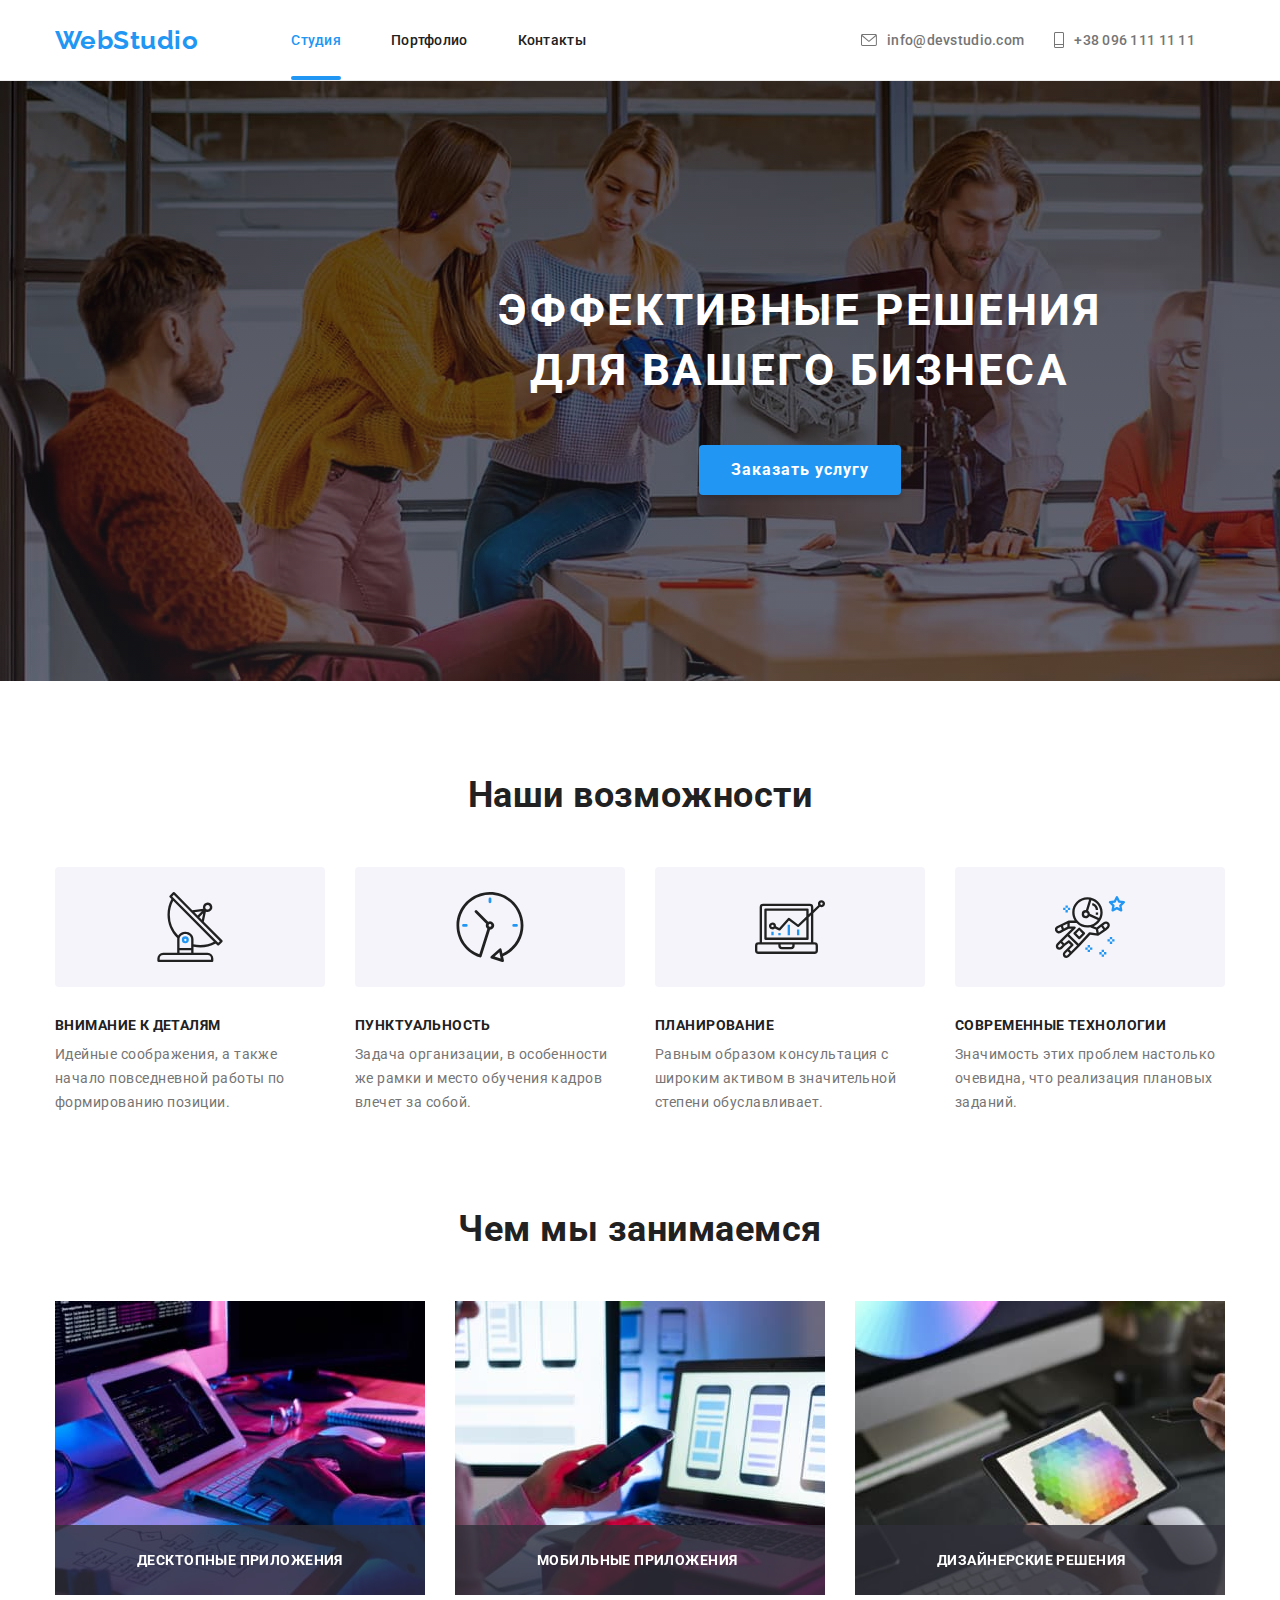
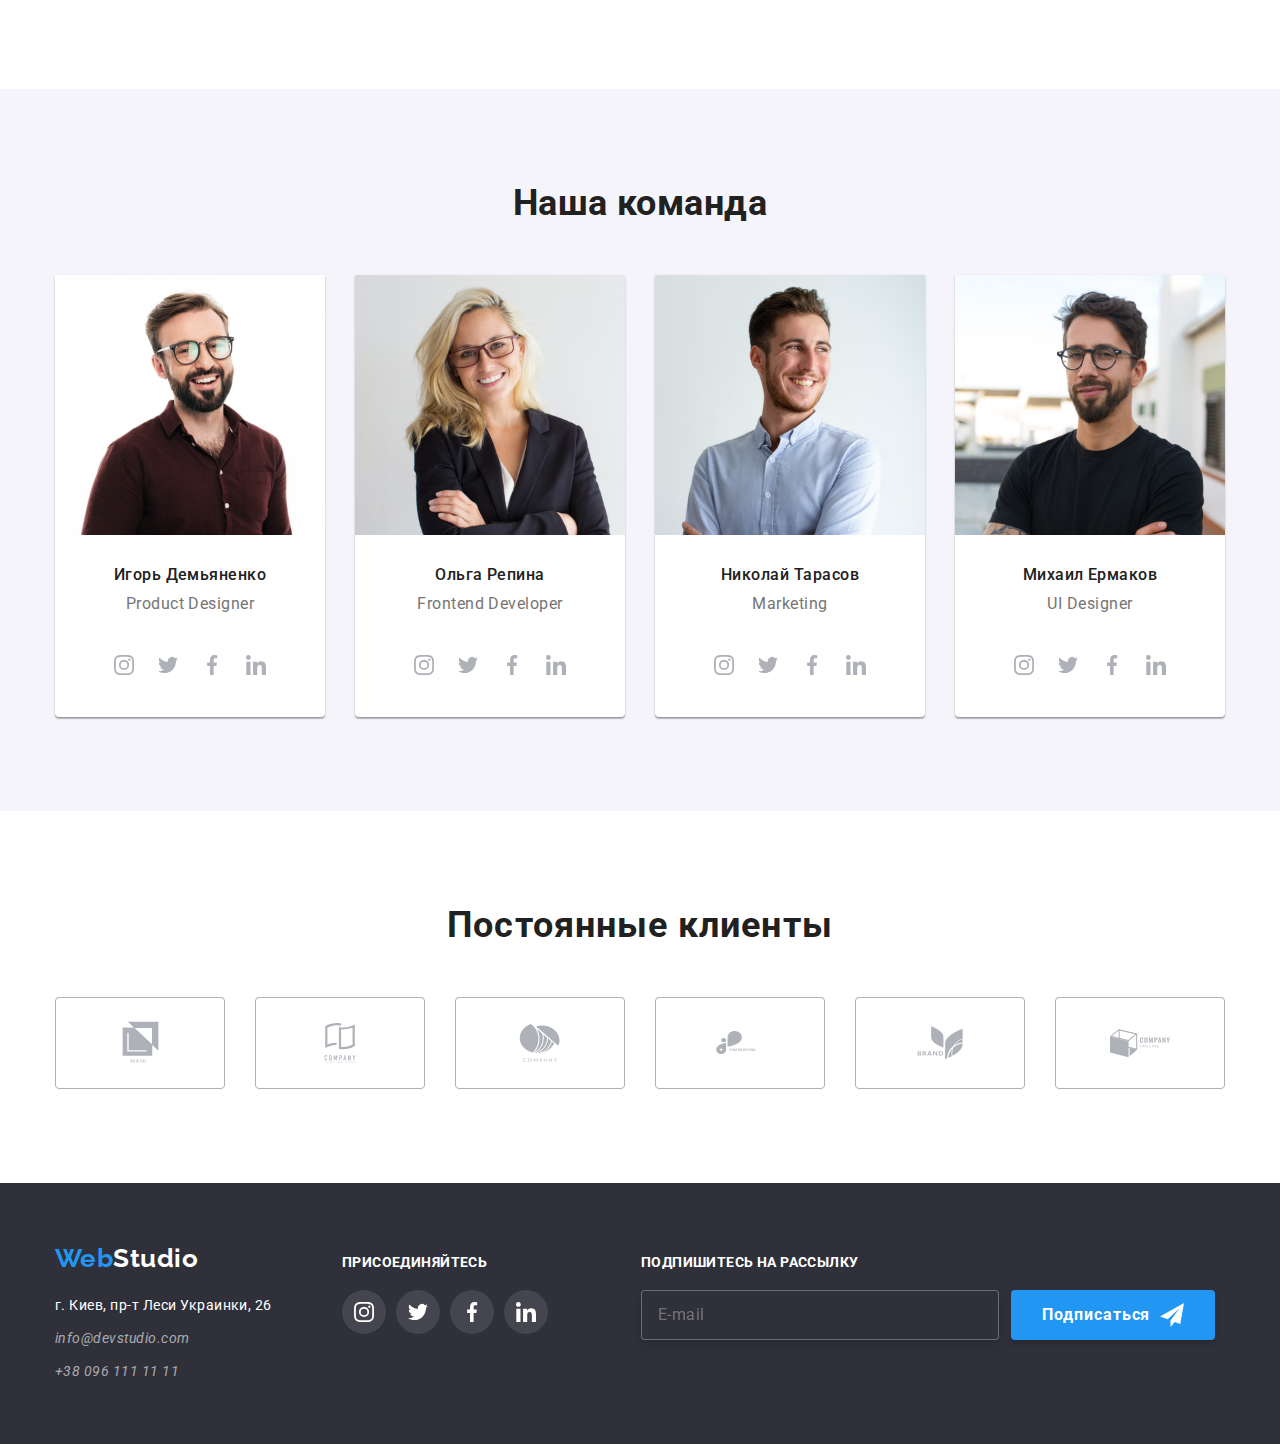
==== index.html @ ee9e8f2b "HW7" ====
<!DOCTYPE html>
<html lang="en">
<head>
    <meta charset="UTF-8">
    <meta http-equiv="X-UA-Compatible" content="IE=edge">
    <meta name="viewport" content="width=device-width, initial-scale=1.0">
    <title>webstudio</title>
    <link rel="preconnect" href="https://fonts.googleapis.com">
    <link rel="preconnect" href="https://fonts.gstatic.com" crossorigin>
    <link href="https://fonts.googleapis.com/css2?family=Raleway:wght@700&family=Roboto:wght@400;500;700;900&display=swap" rel="stylesheet">
    <link rel="stylesheet" href="https://cdnjs.cloudflare.com/ajax/libs/modern-normalize/1.1.0/modern-normalize.min.css">
    <link rel="stylesheet" href="./css/styles.css">
</head>
<body class="page">

   <!--шапка сайта--> 
    <header class="page-header">
        <div class="main-nav container">
            <a href="./index.html" class="logo header__logo">Web<span class="logo__color__dark">Studio</span></a>
            <nav class="">
                <ul class="site-nav list">
                    <li class="site-nav__item"><a href="./index.html" class="site-nav__link current">Студия</a></li>
                    <li class="site-nav__item"><a href="./portfolio.html" class="site-nav__link">Портфолио</a></li>
                    <li class="site-nav__item"><a href="" class="site-nav__link">Контакты</a></li>
                </ul>
            </nav>
            <ul class="auth-nav list">
                <li class="auth-nav__item"><a href="mail:info@devstudio.com" class="auth-nav__link icon-mail">
                    <svg class="envelope" width="16" height="12">
                        <use href="./images/symbol-defs1.svg#icon-envelope1"></use>
                    </svg>info@devstudio.com</a>
                </li>
                <li class="auth-nav__item"><a href="tel:+380961111111" class="auth-nav__link icon-tel">
                    <svg class="smartphone" width="10" height="16">
                        <use href="./images/symbol-defs1.svg#icon-smartphone1"></use>
                    </svg>+38 096 111 11 11</a>
                </li>
            </ul>  
        </div>       
    </header>

    <!--контент main--> 
    <main>

        <!--первая секция-->
        <section class="hero">
            <div class="background-hero container">
                 <h1 class="hero-title">Эффективные решения <br /> для вашего бизнеса</h1>
                <button data-modal-open type="button" class="button">Заказать услугу</button>
            </div>

            <!-- модальное окно -->

            <div class="backdrop is-hidden" data-modal>
                <div class="modal">
                    <p class="modal__text">Оставьте свои данные, мы вам перезвоним</p>
                    <form class="form">
                        <div class="form-field">
                            <label for="name" class="form-field__label">Имя</label>
                               <input type="text" name="name" id="name" class="form-field__input"/>
                               <svg width="12" height="12" class="form-field__icon">
                                   <use href="./images/icons.svg#icon-man"></use>
                               </svg>
                        </div>

                        <div class="form-field">
                            <label for="tel" class="form-field__labell">Телефон</label>
                                <input type="text" name="tel" id="tel" class="form-field__input"/>
                                <svg width="12" height="12" class="form-field__icon">
                                    <use href="./images/icons.svg#icon-handset"></use>
                                </svg>
                        </div>

                        <div class="form-field">
                            <label for="mail" class="form-field__label">Почта</label>
                                <input type="email" name="mail" id="mail" class="form-field__input"/>
                                <svg width="12" height="12" class="form-field__icon">
                                    <use href="./images/icons.svg#icon-sms"></use>
                                </svg>
                        </div>

                        <div class="form-field">
                            <label for="comment" class="form-field__label">Комментарий</label>
                            <textarea name="comment" id="comment" rows="10" placeholder="Введите текст" class="form-field__input form-field__textarea"></textarea>
                        </div>

                        <div role="group" class="form-agreement">
                            <input type="checkbox" name="" value="Соглашение" id="Соглашение" class="checkbox"/>
                            <label for="Соглашение" class="form-agreement__agreement">Соглашаюсь с рассылкой и принимаю <a href="" class="form-agreement__link">Условия договора</a></label>
                        </div>
                        
                        <button type="submit" class="send-button">Отправить</button>
                    </form>
                    <button class="modal-close" data-modal-close>
                        <svg class="icon-cross" >
                            <use href="./images/icons.svg#icon-cross"></use>
                        </svg>
                    </button>
                </div>
            </div>
        </section>

        <!--наши возможности-->
            <section class="section">
                <div class="container">
                    <h2 class="section-title">Наши возможности</h2>
                    <ul class="feature-list">
                        <li class="item list-icone">
                            <div class="icon-benefits">
                                <svg class="icons-capabilities" width="70" height="70">
                                    <use href="./images/symbol-defs1.svg#icon-antenna"></use>
                                </svg>
                            </div>
                            <h3 class="title">Внимание к деталям</h3>
                            <p class="text">Идейные соображения, а также начало повседневной работы по формированию позиции.</p>
                        </li>
                        <li class="item list-icone">
                            <div class="icon-benefits">
                                <svg class="" width="70" height="70">
                                    <use href="./images/symbol-defs1.svg#icon-clock"></use>
                                </svg>
                            </div>
                            <h3 class="title">Пунктуальность</h3>
                            <p class="text">Задача организации, в особенности же рамки и место обучения кадров влечет за собой.</p>
                        </li>
                        <li class="item list-icone">
                            <div class="icon-benefits"> 
                                <svg class="" width="70" height="70">
                                    <use href="./images/symbol-defs1.svg#icon-diagram"></use>
                                </svg>
                            </div>
                            <h3 class="title">Планирование</h3>
                            <p class="text">Равным образом консультация с широким активом в значительной степени обуславливает.</p>
                        </li>
                        <li class="item list-icone">
                            <div class="icon-benefits">
                                <svg class="" width="70" height="70">
                                    <use href="./images/symbol-defs1.svg#icon-astronaut"></use>
                                </svg>
                            </div class="icon-benefits">
                            <h3 class="title">Современные технологии</h3>
                            <p class="text">Значимость этих проблем настолько очевидна, что реализация плановых заданий.</p>
                        </li>
                    </ul>
                </div>
            </section>

            <!--чем мы занимаемся-->

            <section class="section">
                <div class="container">
                    <h2 class="section-title">Чем мы занимаемся</h2>
                    <ul class="img">
                        <div class="thumb">
                            <li class=""><img src="./images/box1.jpg" alt="рабочий процесс" width="370"></li>
                            <p class="technology-title">Десктопные приложения</p>
                        </div>
                        <div class="thumb">
                            <li><img src="./images/box2.jpg" alt="разработка" width="370"></li>
                            <p class="technology-title">Мобильные приложения</p>
                        </div>
                        <div class="thumb">
                            <li><img src="./images/box3.jpg" alt="технологии" width="370"></li>
                            <p class="technology-title">Дизайнерские решения</p>
                        </div>
                    </ul>
                </div>
            </section>

        <!--наша команда-->

        <section class="section-command">
            <div class="container">
                <h2 class="section-title work">Наша команда</h2>
                <ul class="employees-list">
                    <li class="team">
                        <img class="photo" src="./images/employer1.jpg" alt="employee1" width="270">
                        <div class="container-our-team">
                            <h3 class="name">Игорь Демьяненко</h3>
                            <p class="profession">Product Designer</p>
                            <div class="team-network">
                                <ul class="network-item">
                                    <li>
                                        <a href="" class="team-link"><svg class="link-item" width="20" height="20"><use href="./images/symbol-defs1.svg#icon-instagram"></use></svg></a>
                                    </li>
                                    <li>
                                        <a href="" class="team-link"><svg class="link-item" width="20" height="20"><use href="./images/symbol-defs1.svg#icon-twitter"></use></svg></a>
                                    </li>
                                    <li>
                                        <a href="" class="team-link"><svg class="link-item" width="20" height="20"><use href="./images/symbol-defs1.svg#icon-facebook"></use></svg></a>
                                    </li>
                                    <li>
                                        <a href="" class="team-link"><svg class="link-item" width="20" height="20"><use href="./images/symbol-defs1.svg#icon-linkedin"></use></svg></a>
                                    </li>
                                </ul>
                            </div>
                        </div>
                    </li>
                    <li class="team">
                        <img class="photo" src="./images/employer2.jpg" alt="employee2" width="270">
                        <div class="container-our-team">
                            <h3 class="name">Ольга Репина</h3>
                            <p class="profession">Frontend Developer</p>
                            <div class="team-network">
                                <ul class="network-item">
                                    <li>
                                        <a href="" class="team-link"><svg class="link-item" width="20" height="20"><use href="./images/symbol-defs1.svg#icon-instagram"></use></svg></a>
                                    </li>
                                    <li>
                                        <a href="" class="team-link"><svg class="link-item" width="20" height="20"><use href="./images/symbol-defs1.svg#icon-twitter"></use></svg></a>
                                    </li>
                                    <li>
                                        <a href="" class="team-link"><svg class="link-item" width="20" height="20"><use href="./images/symbol-defs1.svg#icon-facebook"></use></svg></a>
                                    </li>
                                    <li>
                                        <a href="" class="team-link"><svg class="link-item" width="20" height="20"><use href="./images/symbol-defs1.svg#icon-linkedin"></use></svg></a>
                                    </li>
                                </ul>
                            </div>
                        </div>
                    </li>
                    <li class="team">
                        <img class="photo" src="./images/employer3.jpg" alt="employee3" width="270">
                        <div class="container-our-team">
                            <h3 class="name">Николай Тарасов</h3>
                            <p class="profession">Marketing</p>
                            <div class="team-network">
                                <ul class="network-item">
                                    <li>
                                        <a href="" class="team-link"><svg class="link-item" width="20" height="20"><use href="./images/symbol-defs1.svg#icon-instagram"></use></svg></a>
                                    </li>
                                    <li>
                                        <a href="" class="team-link"><svg class="link-item" width="20" height="20"><use href="./images/symbol-defs1.svg#icon-twitter"></use></svg></a>
                                    </li>
                                    <li>
                                        <a href="" class="team-link"><svg class="link-item" width="20" height="20"><use href="./images/symbol-defs1.svg#icon-facebook"></use></svg></a>
                                    </li>
                                    <li>
                                        <a href="" class="team-link"><svg class="link-item" width="20" height="20"><use href="./images/symbol-defs1.svg#icon-linkedin"></use></svg></a>
                                    </li>
                                </ul>
                            </div>
                        </div>
                    </li>
                    <li class="team">
                        <img class="photo" src="./images/employer4.jpg" alt="employee4" width="270">
                        <div class="container-our-team">
                            <h3 class="name">Михаил Ермаков</h3>
                            <p class="profession">UI Designer</p>
                            <div class="team-network">
                                <ul class="network-item">
                                    <li>
                                        <a href="" class="team-link"><svg class="link-item" width="20" height="20"><use href="./images/symbol-defs1.svg#icon-instagram"></use></svg></a>
                                    </li>
                                    <li>
                                        <a href="" class="team-link"><svg class="link-item" width="20" height="20"><use href="./images/symbol-defs1.svg#icon-twitter"></use></svg></a>
                                    </li>
                                    <li>
                                        <a href="" class="team-link"><svg class="link-item" width="20" height="20"><use href="./images/symbol-defs1.svg#icon-facebook"></use></svg></a>
                                    </li>
                                    <li>
                                        <a href="" class="team-link"><svg class="link-item" width="20" height="20"><use href="./images/symbol-defs1.svg#icon-linkedin"></use></svg></a>
                                    </li>
                                </ul>
                            </div>
                        </div>
                    </li>
                </ul>
            </div>
        </section>
        <section class="customers">
            <div class="container customers-section"></div>
                <h2 class="section-title">Постоянные клиенты</h2>
                <ul class="list">
                    <li class="customer-item">
                        <a href="" class="customer-link">
                            <svg class="client-icon" width="41" height="46.7">
                                <use href="./images/symbol-defs1.svg#icon-cliet1"></use>
                            </svg>
                        </a>
                    </li>
                    <li class="customer-item">
                        <a href="" class="customer-link">
                            <svg class="customer-icon" width="40" height="52">
                                <use href="./images/symbol-defs1.svg#icon-cliet2"></use>
                            </svg>
                        </a>
                    </li>
                    <li class="customer-item">
                        <a href="" class="customer-link">
                            <svg class="customer-icon" width="43.46" height="41.18">
                                <use href="./images/symbol-defs1.svg#icon-cliet3"></use>
                            </svg>
                        </a>
                    </li>
                    <li class="customer-item">
                        <a href="" class="customer-link"> 
                            <svg class="customer-icon" width="106" height="60">
                                <use href="./images/symbol-defs1.svg#icon-cliet4"></use>
                            </svg>
                        </a>
                    </li>
                    <li class="customer-item">
                        <a href="" class="customer-link">
                            <svg class="customer-icon" width="62.54" height="45.43">
                                <use href="./images/symbol-defs1.svg#icon-cliet5"></use>
                            </svg>
                        </a>
                    </li>
                    <li class="customer-item">
                        <a href="" class="customer-link">
                            <svg class="customer-icon" width="106" height="60">
                                <use href="./images/symbol-defs1.svg#icon-cliet6"></use>
                            </svg>
                        </a>
                    </li>
                </ul>
            </div>
        </section>
    </main>

    <!--подвал-->

    <footer class="page-footer">
        <div class="footer-join container">
            <div class="background-footer">
                <div class="margin">
                    <a href="./index.html" class="logo footer__logo">Web<span class="logo__color__white">Studio</span></a>
                </div>
                <address class="info">
                        <ul class="auth-nav-footer">
                            <li class="address">г. Киев, пр-т Леси Украинки, 26</li>
                            <li class="mail"><a href="mail:info@devstudio.com" class="contacts-link mail">info@devstudio.com</a></li>
                            <li><a href="nel:+380961111111" class="contacts-link">+38 096 111 11 11</a></li>
                        </ul>
                </address>
            </div>

            <div class="social-networks">
                <p class="join">присоединяйтесь</p>
                <ul class="list-network">
                    <li class="network-item">
                        <a href="" class="network-link"><svg class="link-icon" width="20" height="20"><use href="./images/symbol-defs1.svg#icon-instagram"></use></svg></a>
                    </li>
                    <li class="network-item">
                        <a href="" class="network-link"><svg class="link-icon" width="20" height="20"><use href="./images/symbol-defs1.svg#icon-twitter"></use></svg></a>
                    </li>
                    <li class="network-item">
                        <a href="" class="network-link"><svg class="link-icon" width="20" height="20"><use href="./images/symbol-defs1.svg#icon-facebook"></use></svg></a>
                    </li>
                    <li class="network-item">
                        <a href="" class="network-link"><svg class="link-icon" width="20" height="20"><use href="./images/symbol-defs1.svg#icon-linkedin"></use></svg></a>
                    </li>
                </ul>
            </div>

            <div class="subscribe">
                <form action="" class="form-subscribe">
                    <label for="mailing" class="mailing-form">Подпишитесь на рассылку</label>
                    <input type="subscribe" name="mailing" placeholder="E-mail" class="subscribe-mailing-form">
                </form>
                <button class="subscribe-button">Подписаться
                    <svg class="icon-airplane" width="24" height="24">
                        <use href="./images/icons.svg#icon-airplane"></use>
                    </svg>
                </button>
            </div>

        </div>
    </footer>  
    <script src="./js/modal.js"></script>  
</body>
</html>
---- css/styles.css ----
/* главный заголовок color: #FFFFFF; */
/* цвет заголовка H2  color: #212121; */
/* цвет текста color: #757575; */
/* цвет акцента color: #2196F3; */
/* вторичный цвет фона background: #F5F4FA */
/* первичный цвет фона background: #FFFFFF; */

/* var - variables - переменная */
/* a, button - color: inherit; 
- наследуй цвет шрифта от родителя */
/* :hover, :focus - псевдокласы */

/* CSS-переменные */
:root {
    --primery-text-color: #212121;
    --title-text-color:  #757575;
    --accent-color: #2196F3;
    --primery-white-color: #ffffff;
    --section-command-bc: #F5F4FA;
    --clients-color: #AFB1B8;
    --footer-color: #2F303A;
}

/* index.html */
/* body селектор, специфика - 1 */
body {
    font-family: 'Roboto', sans-serif;
    color: var(--title-text-color);

    
    letter-spacing: 0.03em;
}

/* шапка сайта */

/* .logo селектор класса, специфика - 10 */

/* логотип */
.logo {
    font-family: 'Raleway', sans-serif;
    color: var(--accent-color);
    text-decoration: none;

    font-weight: 700;
    font-size: 26px;
    line-height: 1.192;
}

.logo_color__dark {
    color: var(--primery-text-color);
    
    font-size: 26px;
}



.page-header {
    background-color: var(--primery-white-color);
    border-bottom: 1px solid #ECECEC;
}

.main-nav {
    display: flex;
    align-items: center;
}

ul {
    margin: 0;
    padding: 0;
    list-style: none;
    /* убралт маркер у списка */
}

.container {
    width: 1200px;
    margin-left: auto;
    margin-right: auto;
    padding-left: 15px;
    padding-right: 15px;
    /* outline: 2px solid tomato; */
}

/* селектор класса, специфика - 20 */

/* site-nav */

.site-nav {
    display: flex;
    margin-left: 93px;
}

.site-nav__item + .site-nav__item {
    margin-left: 50px;
}

.site-nav .current {
    position: relative;
}

.site-nav .current::after {
    position: absolute;
    content: "";
    width: 100%;
    height: 4px;
    left: 0;
    bottom: 0;
    background-color: var(--accent-color);
    border-radius: 2px;
}

    /* убераем крайний маржин */

/* .site-nav .item:last-child {
    margin: 0;
} */

/* .site-nav .item:not(:last-child) {
    margin-right: 50px;
} */


.site-nav__link {
    color: var(--primery-text-color);
    text-decoration: none;
    /* убрали нижнее подчеркивание */

    font-weight: 500;
    font-size: 14px;
    line-height: 1.142;
    letter-spacing: 0.02em;

    display: block;
    padding-top: 32px;
    padding-bottom: 32px;

    transition: color 250ms cubic-bezier(0.4, 0, 0.2, 1);
}
/* селектор класса, специфика - 30 */
/* :hover - эфект при навидени mыши */
/* :focus - эфект фокусировки, 
когда нажал и держишь или ТАБ */
.site-nav__link:hover,
.site-nav__link:focus {
    color: var(--accent-color);
}

.site-nav__link.current {
    color: var(--accent-color);
}


/* auth-nav */

.auth-nav__link {
    color: var(--title-text-color);
    text-decoration: none;

    font-weight: 500;
    font-size: 14px;
    line-height: 1.142;
    letter-spacing: 0.02em;

    padding-top: 32px;
    padding-bottom: 32px;

    transition: color 250ms cubic-bezier(0.4, 0, 0.2, 1);
}

.auth-nav {
    display: flex;
    align-items: center;
    margin-left: auto;
}

.auth-nav__item {
    margin-right: 30px;
}

.icon-mail,
.icon-tel {
    display: flex;
    justify-content: center;
    align-items: center;
}

.auth-nav__link:hover,
.auth-nav__link:focus {
    color: var(--accent-color);
}

.envelope,
.smartphone {
    fill: currentColor;
    margin-right: 10px;
}

/* секция hero */

.hero {
    margin: 0;
    padding: 0;
}

.background-hero {
     font-weight: 900;
     font-size: 44px;
     line-height: 1.363;
     text-align: center;
     letter-spacing: 0.06em;
     text-transform: uppercase;

     padding-top: 200px;
     padding-bottom: 200px;

     width: 1600px;
     height: 600px;
     margin-left: auto;
     margin-right: auto;
     background-color: #2F303A;
     background-image: linear-gradient(
     rgba(0,0,0,0.4), 
     rgba(47,48,58,0.4)), 
     url("../images/icon/fon.jpg");
     background-repeat: no-repeat;
     background-position: center;
     background-size: cover;
 }

.hero-title {
    color: var(--primery-white-color);
    font-size: 44px;

    margin: 0;
    margin-bottom: 30px;
}

/* button */

.button {
    color: var(--primery-white-color);
    background-color: var(--accent-color);
    cursor: pointer;

    font-family: 'Roboto', sans-serif;
    font-weight: 700;
    font-size: 16px;
    line-height: 1.875;
    letter-spacing: 0.06em;

    display: inline-block;
    padding: 10px 32px;
    min-width: 200px;
    border-radius: 4px;
    box-shadow: 0px 4px 4px rgba(0, 0, 0, 0.15);
    border: 0 solid transparent;
}

/* модальное окно */

.backdrop {
    position: fixed;
    top: 0;
    left: 0;
    width: 100%;
    height: 100%;
    background: rgba(0, 0, 0, 0.2);

    opacity: 1;
    transition: opacity 250ms cubic-bezier(0.4, 0, 0.2, 1);
}

.backdrop.is-hidden {
    opacity: 0;
    pointer-events: none;
}

.backdrop.is-hidden .modal {
    transform: translate(-50%, -50%) scale(1.1);
}

.modal {
    position: absolute;
    top: 50%;
    left: 50%;

    width: 528px;
    height: 581px;
    padding: 40px;
    background: var(--primery-white-color);

    box-shadow: 0px 1px 3px rgba(0, 0, 0, 0.12), 0px 1px 1px rgba(0, 0, 0, 0.14), 0px 2px 1px rgba(0, 0, 0, 0.2);
    border-radius: 4px;

    /* overflow: scroll; */
    transform: translate(-50%, -50%) scale(1);
    transition: transform 250ms cubic-bezier(0.4, 0, 0.2, 1);
}

.modal-close {
    position: absolute;
    list-style: none;
    top: 8px;
    right: 8px;
    border: none;
    background-color: var(--primery-white-color);
    border: 1px solid rgba(0, 0, 0, 0.1);
    border-radius: 50%;
    width: 30px;
    height: 30px;
    display: flex;
    justify-content: center;
    align-items: center;
    cursor: pointer;

}

.modal-close:hover,
.modal-close:focus {
    fill: var(--accent-color);
    transition: fill 250ms cubic-bezier(0.4, 0, 0.2, 1);
}

.modal__text {
    margin-bottom: 12px;

    font-style: normal;
    font-weight: bold;
    font-size: 20px;
    line-height: 1.15;
    text-align: center;
    letter-spacing: 0.03em;

    color: var(--primery-text-color);
}

/* формы модалки */

.form {
    margin-left: auto;
    margin-right: auto;
}

.form-field {
    position: relative;
    display: flex;
    flex-direction: column;
    margin-bottom: 10px;
}

.form-field__label {
    margin-bottom: 4px;
    font-size: 12px;
    line-height: 1.166;

    letter-spacing: 0.01em;
    color: #757575;
}

.form-field__input {
    outline: none;
    margin: 0;
    padding: 0;
    width: 100%;
    padding: 12px 0 12px 40px;
    border: 1px solid rgba(33, 33, 33, 0.2);
    box-sizing: border-box;
    border-radius: 4px;
    cursor: pointer;
}

.form-field__inpu:hover,
.form-field__inpu:focus {
    border: 1px solid var(--accent-color);
    transition: border 250ms cubic-bezier(0.4, 0, 0.2, 1);
}

.form-field__icon {
    position: absolute;
    top: 65%;
    left: 12px;
    transform: translateY(-50%);
}

.form-field__input:focus ~ .form-field__icon {
    fill: var(--accent-color);
    transition: fill 250ms cubic-bezier(0.4, 0, 0.2, 1);
}    

.form-field__textarea {
    outline: none;
    padding: 12px 16px;
    border: 1px solid rgba(33, 33, 33, 0.2);
    box-sizing: border-box;
    border-radius: 4px;
    width: 100%;
    height: 120px;
    resize: none;
}

.form-agreement {
    display: flex;
    align-items: center;
    margin-bottom: 30px;
}

.form-agreement input {
    margin-right: 7px;
}

.form-agreement__agreement {
    font-size: 14px;
    line-height: 1.714;
    letter-spacing: 0.03em;
    color: #757575;
}

.form-agreement__link {
    color: var(--accent-color);
}

.send-button {
    margin: 0;
    padding: 10px 55px;
    margin-right: auto;
    margin-left: auto;

    background: #188CE8;
    border-radius: 4px;
    border-color: transparent;

    font-size: 16px;
    line-height: 1.875;

    display: flex;
    align-items: center;
    text-align: center;
    letter-spacing: 0.06em;

    color: #FFFFFF;

    cursor: pointer;
}

.send-button:hover,
.send-button:focus {
    box-shadow: 0px 4px 4px rgba(0, 0, 0, 0.15);
    transition: box-shadow 250ms cubic-bezier(0.4, 0, 0.2, 1);
}


/* наши возможности */

.feature-list {
    display: flex;
    flex-wrap: wrap;
    justify-content: center;
}

.item {
    margin-right: 30px;
}

.item:nth-child(4n) {
    margin-right: 0;
}

.feature-list .title {
    color: var(--primery-text-color);
}

.feature-list .item {
    /* background-color: orange; */
    width: 270px;
}

/* .icon-antenna::before {
    background-image: url("../imeges/icon/antenna.svg");
}

.icon-watch::before {
    background-image: url("../imeges/icon/watch.svg");
}

.icon-vector::before {
    background-image: url("../imeges/icon/vector.svg");
}

.icon-astronaut::before {
    background-image: url("../imeges/icon/astronaut.svg");
} */

        /* Альтернатива */

/* .list-icone:nth-child(1)::before {
    background-image: url("../imeges/icon/antenna.svg");
}

.list-icone:nth-child(2)::before {
    background-image: url("../imeges/icon/watch.svg");
}

.list-icone:nth-child(3)::before {
    background-image: url("../imeges/icon/vector.svg");
}

.list-icone:nth-child(4)::before {
    background-image: url("../imeges/icon/astronaut.svg");
} */

.section .section-title {
    margin-bottom: 50px;
}

.list-icone {
    flex-basis: calc((100% - 90px) / 4);
}

.icon-benefits {
    padding: 0;
    padding: 25px 100px;
    border: none;
    width: 270px;
    height: 120px;
    margin-bottom: 30px;
    background: #F5F4FA;
    border-radius: 4px;
}

.title {
    font-weight: 700;
    font-size: 14px;
    line-height: 1.142;
    letter-spacing: 0.03em;
    text-transform: uppercase;

    margin: 0;
    padding: 0;
    margin-bottom: 10px;
}

.text {
    margin: 0;
    padding: 0;

    font-weight: 400;
    font-size: 14px;
    line-height: 1.714;
}


/* чем мы занимаемся */

.img {
    display: flex;
    padding-bottom: 94px;
}

.thumb {
    display: flex;
    position: relative;
}

.thumb::before {
    display: inline-block;
    position: absolute;
    content: "";
    bottom: 0;
    left: 0;
    width: 100%;
    height: 70px;
    background-color: #2F303A;
    opacity: 0.8;
}

.technology-title {
    padding: 0;
    margin: 0;
    font-size: 14px;
    line-height: 1.142;
    letter-spacing: 0.03em;
    font-weight: 700;
    text-transform: uppercase;
    color: #FFFFFF;
}

.technology-title {
    display: flex;
    position: absolute;
    bottom: 0;
    left: 0;
    padding: 27px 82px;
    opacity: 1;
}

img {
    display: block;
    width: 100%;
    object-fit: cover;
}

.img .thumb + .thumb {
    margin-left: 30px;
}

.section-title {
    color: var(--primery-text-color);

    margin: 0;
    padding: 0;
    padding-top: 94px;
    /* margin-bottom: 50px; */

    font-weight: 700;
    font-size: 36px;
    line-height: 1.166;
    text-align: center;
}


/* наша команда */

.section-command {
    background-color: var(--section-command-bc);
    padding-bottom: 94px;
}

.section-command .work {
    padding-top: 94px;
    margin-bottom: 50px;
}

.employees-list {
    display: flex;
}

.employees-list .team + .team {
    margin-left: 30px;
}

.team {
    box-shadow: 0px 1px 3px rgba(0, 0, 0, 0.12), 0px 1px 1px rgba(0, 0, 0, 0.14), 0px 2px 1px rgba(0, 0, 0, 0.2);
    border-radius: 0px 0px 4px 4px;
}

.team {
    background-color: var(--primery-white-color);
}

.photo {
    margin: 0;
    margin-bottom: 30px;
    padding: 0;
}

.name {
    margin: 0;
    margin-bottom: 10px;
    padding: 0;
}

.name {
    color: var(--primery-text-color);
    
    font-weight: 500;
    font-size: 16px;
    line-height: 1.187;
    text-align: center;
}

.profession {
    margin: 0;
    padding: 0;
    padding-bottom: 30px;

    color: var(--title-text-color);

    font-size: 16px;
    line-height: 1.187;
    text-align: center;
}

.network-item {
    display: flex;
    justify-content: center;
    align-items: center;

    margin-bottom: 30px;
}


.team-link {
    display: flex;
    justify-content: center;
    align-items: center;
    list-style: none;
    width: 44px;
    height: 44px;
    border-radius: 50%;
    border: none;
    background-color: var(--primery-white-color);
    color: var(--clients-color);

    transition: background-color 250ms cubic-bezier(0.4, 0, 0.2, 1), color 250ms cubic-bezier(0.4, 0, 0.2, 1);
}

.team-link:hover,
.team-link:focus{
  background-color: var(--accent-color);
  color: var(--primery-white-color);
  
}

.link-item {
    fill: currentColor;
}

.network-item:not(:last-child) {
    margin-right: 10px;
}

    /* Постоянные клиенты */

.customers {
    width: 1200px;
    padding-left: 15px;
    padding-right: 15px;
    margin-left: auto;
    margin-right: auto;
    padding-top: 94px;
    padding-bottom: 94px;
}

.customers .section-title {
    text-align: center;
    margin: 0;
    padding: 0;
    margin-bottom: 50px;
    font-size: 36px;
    line-height: 1.166;
    letter-spacing: 00.03em;
}

.customers .list {
    list-style: none;
    display: flex;
    justify-content: space-between;
}

.customer-item:not(:last-child) {
    margin-right: 30px;
}

.customer-item {
    display: flex;
    justify-content: center;
    align-items: center;
    background-color: var(--primery-white-color);
    width: 170px;
    height: 92px;
}

.customer-link {
    display: flex;
    justify-content: center;
    align-items: center;
    border: 1px solid var(--clients-color);
    border-radius: 4px;
    width: 100%;
    height: 100%;
    color: var(--clients-color);

    transition: color 250ms cubic-bezier(0.4, 0, 0.2, 1), border 250ms cubic-bezier(0.4, 0, 0.2, 1);
}

.customer-link:hover,
.customer-link:focus {
    color: var(--accent-color);
    border: 1px solid var(--accent-color);
}

.customer-icon {
    fill: #AFB1B8;
    /* fill: currentColor; */
}

/* подвал */

.page-footer {
    background-color: #2F303A;
}

.footer-join {
    display: flex;
    justify-content: flex-start;
    align-items: baseline;
}

.background-footer {
    padding-top: 60px;
    padding-bottom: 60px;
    margin-right: 70px;
    /* padding-left: 215px; */
}

.logo__color__white {
    color: var(--primery-white-color);
}

.margin {
    margin-bottom: 20px;
}

.auth-nav-footer .contacts-link {
    color: rgba(255, 255, 255, 0.6);
    text-decoration: none;

    font-size: 14px;
    line-height: 1.714;

    transition: color 250ms cubic-bezier(0.4, 0, 0.2, 1);
}

.contacts-link:hover,
.contacts-link:focus {
    color: var(--accent-color);
}

.address {
    color: var(--primery-white-color);
    font-style: normal;
    font-size: 14px;
    line-height: 1.714;

    margin-bottom: 9px;
}

.mail {
    margin-bottom: 9px;
}

.social-networks {
    margin: 0;
    padding: 0;
    width: 206px;
}

.join{
    margin: 0;
    padding: 0;
    color: var(--primery-white-color);
    margin-bottom: 20px;
    align-content: center;
    font-weight: bold;
    font-size: 14px;
    line-height: 1.143;
    letter-spacing: 0.03em;
    text-transform: uppercase;
}

.list-network {
    display: flex;
    justify-content: center;
    align-items: center;
}

.network-link {
    list-style: none;
    display: flex;
    justify-content: center;
    align-items: center;
    width: 44px;
    height: 44px;
    border-radius: 50%;
    border: none;
    background-color: rgba(255, 255, 255, 0.1);
    color: var(--primery-white-color);

    transition: background-color 250ms cubic-bezier(0.4, 0, 0.2, 1), color 250ms cubic-bezier(0.4, 0, 0.2, 1);
}

.network-link:hover,
.network-link:focus {
    background-color: var(--accent-color);
    color: var(--primery-white-color);
}

.link-icon {
    fill: currentColor;
}

.subscribe {
    display: flex;
    align-items: end;
    margin-left: 93px;
}

.form-subscribe {
    display: flex;
    flex-direction: column;
}

.mailing-form {
    font-weight: bold;
    font-size: 14px;
    line-height: 1.142;
    letter-spacing: 0.03em;
    text-transform: uppercase;

    color: #FFFFFF;

    margin-bottom: 20px;
}

.subscribe-mailing-form {
    width: 358px;
    height: 50px;

    border: 1px solid rgba(255, 255, 255, 0.3);
    box-sizing: border-box;
    filter: drop-shadow(0px 4px 4px rgba(0, 0, 0, 0.15));
    border-radius: 4px;

    background-color: var(--footer-color);
    margin-right: 12px;

    outline: none;

    padding: 15px 16px;

    caret-color: white;

}

.subscribe-mailing-form::placeholder {
    font-size: 16px;
    line-height: 1.25;
    letter-spacing: 0.03em;
}

.subscribe-button {
    font-weight: bold;
    font-size: 16px;
    line-height: 1.875;
    height: 50px;

    padding: 10px 29px;

    display: flex;
    align-items: center;
    text-align: center;
    letter-spacing: 0.06em;

    color: #FFFFFF;

    background: #2196F3;
    box-shadow: 0px 4px 4px rgba(0, 0, 0, 0.15);
    border-radius: 4px;
    border-color: transparent;
}

.icon-airplane {
    margin-left: 10px;
}
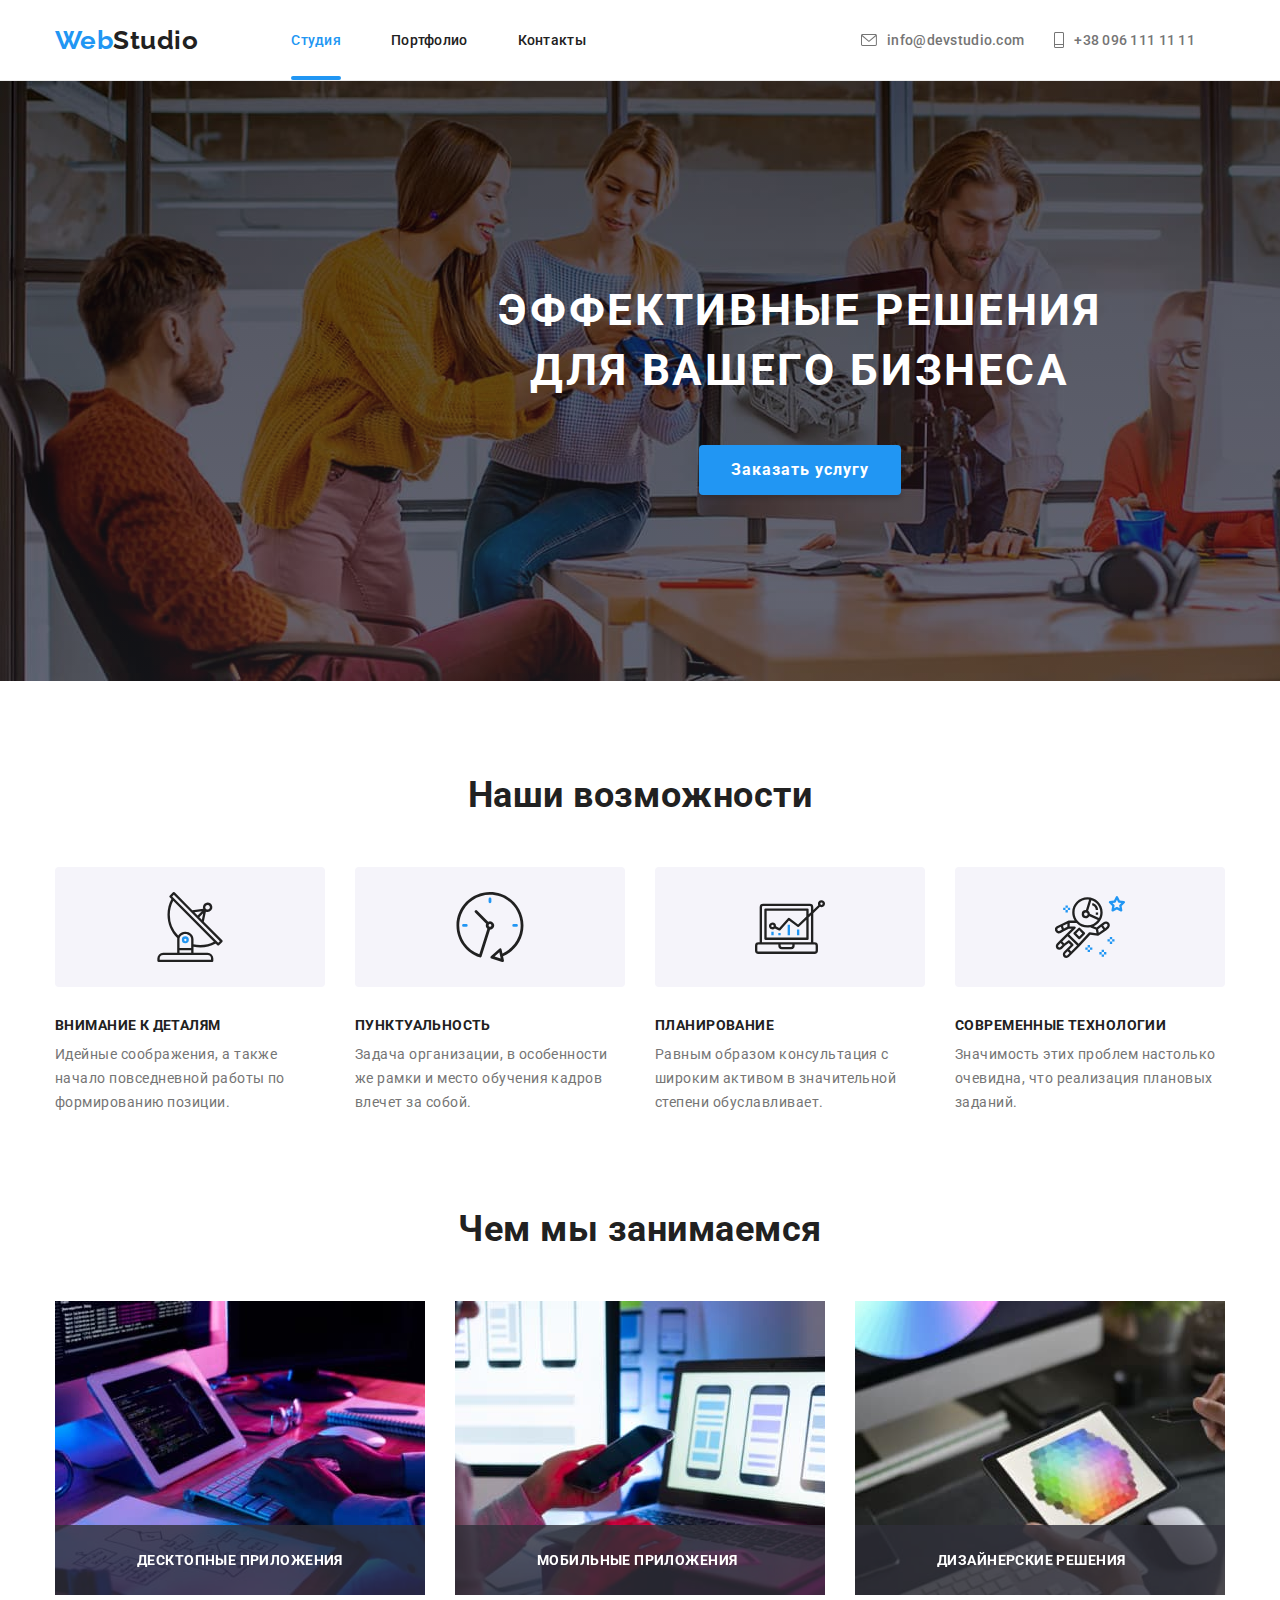
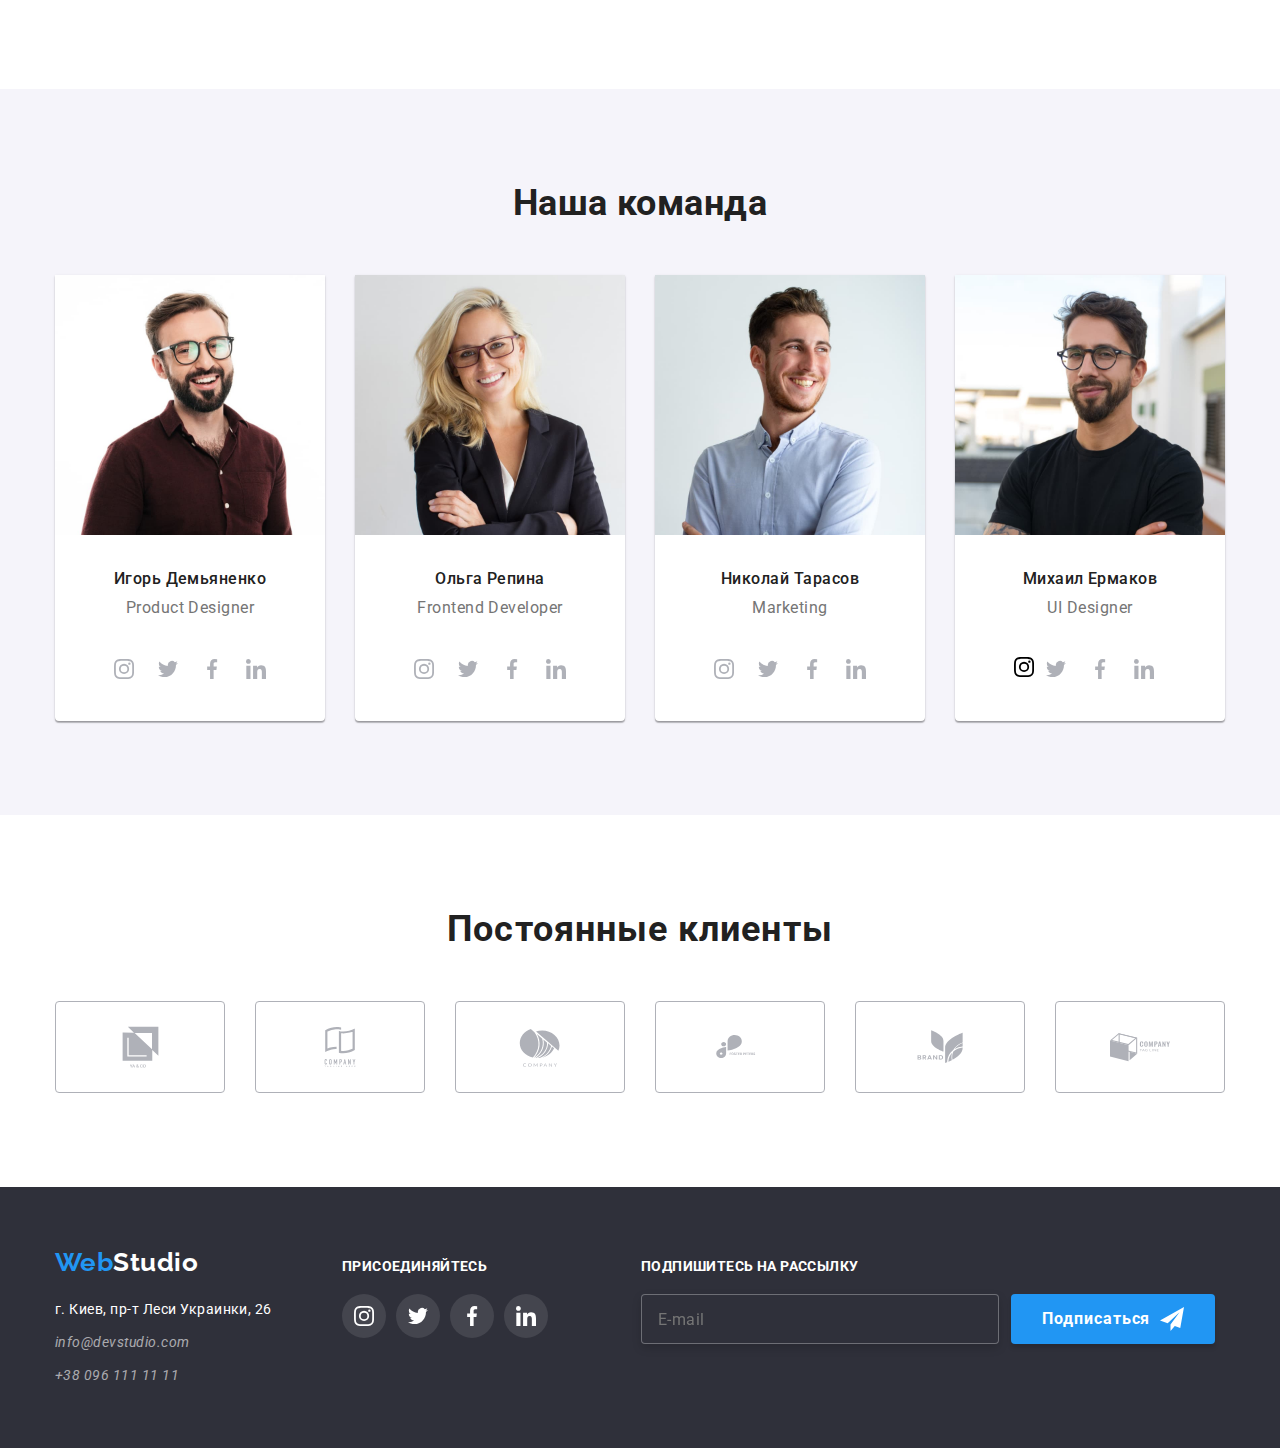
==== commit a303c694: "HW7" ====
--- a/index.html
+++ b/index.html
@@ -16,7 +16,7 @@
    <!--шапка сайта--> 
     <header class="page-header">
         <div class="main-nav container">
-            <a href="./index.html" class="logo header__logo">Web<span class="logo__color__dark">Studio</span></a>
+            <a href="./index.html" class="logo page-header__logo">Web<span class="logo__color__dark">Studio</span></a>
             <nav class="">
                 <ul class="site-nav list">
                     <li class="site-nav__item"><a href="./index.html" class="site-nav__link current">Студия</a></li>
@@ -46,7 +46,7 @@
         <section class="hero">
             <div class="background-hero container">
                  <h1 class="hero-title">Эффективные решения <br /> для вашего бизнеса</h1>
-                <button data-modal-open type="button" class="button">Заказать услугу</button>
+                <button data-modal-open type="button" class="background-hero__button">Заказать услугу</button>
             </div>
 
             <!-- модальное окно -->
@@ -64,7 +64,7 @@
                         </div>
 
                         <div class="form-field">
-                            <label for="tel" class="form-field__labell">Телефон</label>
+                            <label for="tel" class="form-field__label">Телефон</label>
                                 <input type="text" name="tel" id="tel" class="form-field__input"/>
                                 <svg width="12" height="12" class="form-field__icon">
                                     <use href="./images/icons.svg#icon-handset"></use>
@@ -85,7 +85,7 @@
                         </div>
 
                         <div role="group" class="form-agreement">
-                            <input type="checkbox" name="" value="Соглашение" id="Соглашение" class="checkbox"/>
+                            <input type="checkbox" name="" value="Соглашение" id="Соглашение" class="form-agreement__checkbox"/>
                             <label for="Соглашение" class="form-agreement__agreement">Соглашаюсь с рассылкой и принимаю <a href="" class="form-agreement__link">Условия договора</a></label>
                         </div>
                         
@@ -105,7 +105,7 @@
                 <div class="container">
                     <h2 class="section-title">Наши возможности</h2>
                     <ul class="feature-list">
-                        <li class="item list-icone">
+                        <li class="feature-list__item list-icone">
                             <div class="icon-benefits">
                                 <svg class="icons-capabilities" width="70" height="70">
                                     <use href="./images/symbol-defs1.svg#icon-antenna"></use>
@@ -114,27 +114,27 @@
                             <h3 class="title">Внимание к деталям</h3>
                             <p class="text">Идейные соображения, а также начало повседневной работы по формированию позиции.</p>
                         </li>
-                        <li class="item list-icone">
+                        <li class="feature-list__item list-icone">
                             <div class="icon-benefits">
-                                <svg class="" width="70" height="70">
+                                <svg class="icons-capabilities" width="70" height="70">
                                     <use href="./images/symbol-defs1.svg#icon-clock"></use>
                                 </svg>
                             </div>
                             <h3 class="title">Пунктуальность</h3>
                             <p class="text">Задача организации, в особенности же рамки и место обучения кадров влечет за собой.</p>
                         </li>
-                        <li class="item list-icone">
+                        <li class="feature-list__item list-icone">
                             <div class="icon-benefits"> 
-                                <svg class="" width="70" height="70">
+                                <svg class="icons-capabilities" width="70" height="70">
                                     <use href="./images/symbol-defs1.svg#icon-diagram"></use>
                                 </svg>
                             </div>
                             <h3 class="title">Планирование</h3>
                             <p class="text">Равным образом консультация с широким активом в значительной степени обуславливает.</p>
                         </li>
-                        <li class="item list-icone">
+                        <li class="feature-list__item list-icone">
                             <div class="icon-benefits">
-                                <svg class="" width="70" height="70">
+                                <svg class="icons-capabilities" width="70" height="70">
                                     <use href="./images/symbol-defs1.svg#icon-astronaut"></use>
                                 </svg>
                             </div class="icon-benefits">
@@ -152,15 +152,15 @@
                     <h2 class="section-title">Чем мы занимаемся</h2>
                     <ul class="img">
                         <div class="thumb">
-                            <li class=""><img src="./images/box1.jpg" alt="рабочий процесс" width="370"></li>
+                            <li class=""><img class="thumb__technology" src="./images/box1.jpg" alt="рабочий процесс" width="370"></li>
                             <p class="technology-title">Десктопные приложения</p>
                         </div>
                         <div class="thumb">
-                            <li><img src="./images/box2.jpg" alt="разработка" width="370"></li>
+                            <li><img class="thumb__technology" src="./images/box2.jpg" alt="разработка" width="370"></li>
                             <p class="technology-title">Мобильные приложения</p>
                         </div>
                         <div class="thumb">
-                            <li><img src="./images/box3.jpg" alt="технологии" width="370"></li>
+                            <li><img class="thumb__technology" src="./images/box3.jpg" alt="технологии" width="370"></li>
                             <p class="technology-title">Дизайнерские решения</p>
                         </div>
                     </ul>
@@ -173,93 +173,93 @@
             <div class="container">
                 <h2 class="section-title work">Наша команда</h2>
                 <ul class="employees-list">
-                    <li class="team">
+                    <li class="employees-list__title">
                         <img class="photo" src="./images/employer1.jpg" alt="employee1" width="270">
                         <div class="container-our-team">
                             <h3 class="name">Игорь Демьяненко</h3>
                             <p class="profession">Product Designer</p>
                             <div class="team-network">
-                                <ul class="network-item">
-                                    <li>
-                                        <a href="" class="team-link"><svg class="link-item" width="20" height="20"><use href="./images/symbol-defs1.svg#icon-instagram"></use></svg></a>
-                                    </li>
-                                    <li>
-                                        <a href="" class="team-link"><svg class="link-item" width="20" height="20"><use href="./images/symbol-defs1.svg#icon-twitter"></use></svg></a>
-                                    </li>
-                                    <li>
-                                        <a href="" class="team-link"><svg class="link-item" width="20" height="20"><use href="./images/symbol-defs1.svg#icon-facebook"></use></svg></a>
-                                    </li>
-                                    <li>
-                                        <a href="" class="team-link"><svg class="link-item" width="20" height="20"><use href="./images/symbol-defs1.svg#icon-linkedin"></use></svg></a>
+                                <ul class="network-list">
+                                    <li>
+                                        <a href="" class="network-list__link"><svg class="network-list__icon" width="20" height="20"><use href="./images/symbol-defs1.svg#icon-instagram"></use></svg></a>
+                                    </li>
+                                    <li>
+                                        <a href="" class="network-list__link"><svg class="network-list__icon" width="20" height="20"><use href="./images/symbol-defs1.svg#icon-twitter"></use></svg></a>
+                                    </li>
+                                    <li>
+                                        <a href="" class="network-list__link"><svg class="network-list__icon" width="20" height="20"><use href="./images/symbol-defs1.svg#icon-facebook"></use></svg></a>
+                                    </li>
+                                    <li>
+                                        <a href="" class="network-list__link"><svg class="network-list__icon" width="20" height="20"><use href="./images/symbol-defs1.svg#icon-linkedin"></use></svg></a>
                                     </li>
                                 </ul>
                             </div>
                         </div>
                     </li>
-                    <li class="team">
+                    <li class="employees-list__title">
                         <img class="photo" src="./images/employer2.jpg" alt="employee2" width="270">
                         <div class="container-our-team">
                             <h3 class="name">Ольга Репина</h3>
                             <p class="profession">Frontend Developer</p>
                             <div class="team-network">
-                                <ul class="network-item">
-                                    <li>
-                                        <a href="" class="team-link"><svg class="link-item" width="20" height="20"><use href="./images/symbol-defs1.svg#icon-instagram"></use></svg></a>
-                                    </li>
-                                    <li>
-                                        <a href="" class="team-link"><svg class="link-item" width="20" height="20"><use href="./images/symbol-defs1.svg#icon-twitter"></use></svg></a>
-                                    </li>
-                                    <li>
-                                        <a href="" class="team-link"><svg class="link-item" width="20" height="20"><use href="./images/symbol-defs1.svg#icon-facebook"></use></svg></a>
-                                    </li>
-                                    <li>
-                                        <a href="" class="team-link"><svg class="link-item" width="20" height="20"><use href="./images/symbol-defs1.svg#icon-linkedin"></use></svg></a>
+                                <ul class="network-list">
+                                    <li>
+                                        <a href="" class="network-list__link"><svg class="network-list__icon" width="20" height="20"><use href="./images/symbol-defs1.svg#icon-instagram"></use></svg></a>
+                                    </li>
+                                    <li>
+                                        <a href="" class="network-list__link"><svg class="network-list__icon" width="20" height="20"><use href="./images/symbol-defs1.svg#icon-twitter"></use></svg></a>
+                                    </li>
+                                    <li>
+                                        <a href="" class="network-list__link"><svg class="network-list__icon" width="20" height="20"><use href="./images/symbol-defs1.svg#icon-facebook"></use></svg></a>
+                                    </li>
+                                    <li>
+                                        <a href="" class="network-list__link"><svg class="network-list__icon" width="20" height="20"><use href="./images/symbol-defs1.svg#icon-linkedin"></use></svg></a>
                                     </li>
                                 </ul>
                             </div>
                         </div>
                     </li>
-                    <li class="team">
+                    <li class="employees-list__title">
                         <img class="photo" src="./images/employer3.jpg" alt="employee3" width="270">
                         <div class="container-our-team">
                             <h3 class="name">Николай Тарасов</h3>
                             <p class="profession">Marketing</p>
                             <div class="team-network">
-                                <ul class="network-item">
-                                    <li>
-                                        <a href="" class="team-link"><svg class="link-item" width="20" height="20"><use href="./images/symbol-defs1.svg#icon-instagram"></use></svg></a>
-                                    </li>
-                                    <li>
-                                        <a href="" class="team-link"><svg class="link-item" width="20" height="20"><use href="./images/symbol-defs1.svg#icon-twitter"></use></svg></a>
-                                    </li>
-                                    <li>
-                                        <a href="" class="team-link"><svg class="link-item" width="20" height="20"><use href="./images/symbol-defs1.svg#icon-facebook"></use></svg></a>
-                                    </li>
-                                    <li>
-                                        <a href="" class="team-link"><svg class="link-item" width="20" height="20"><use href="./images/symbol-defs1.svg#icon-linkedin"></use></svg></a>
+                                <ul class="network-list">
+                                    <li>
+                                        <a href="" class="network-list__link"><svg class="network-list__icon" width="20" height="20"><use href="./images/symbol-defs1.svg#icon-instagram"></use></svg></a>
+                                    </li>
+                                    <li>
+                                        <a href="" class="network-list__link"><svg class="network-list__icon" width="20" height="20"><use href="./images/symbol-defs1.svg#icon-twitter"></use></svg></a>
+                                    </li>
+                                    <li>
+                                        <a href="" class="network-list__link"><svg class="network-list__icon" width="20" height="20"><use href="./images/symbol-defs1.svg#icon-facebook"></use></svg></a>
+                                    </li>
+                                    <li>
+                                        <a href="" class="network-list__link"><svg class="network-list__icon" width="20" height="20"><use href="./images/symbol-defs1.svg#icon-linkedin"></use></svg></a>
                                     </li>
                                 </ul>
                             </div>
                         </div>
                     </li>
-                    <li class="team">
+                    <li class="employees-list__title">
                         <img class="photo" src="./images/employer4.jpg" alt="employee4" width="270">
                         <div class="container-our-team">
                             <h3 class="name">Михаил Ермаков</h3>
                             <p class="profession">UI Designer</p>
                             <div class="team-network">
-                                <ul class="network-item">
-                                    <li>
-                                        <a href="" class="team-link"><svg class="link-item" width="20" height="20"><use href="./images/symbol-defs1.svg#icon-instagram"></use></svg></a>
-                                    </li>
-                                    <li>
-                                        <a href="" class="team-link"><svg class="link-item" width="20" height="20"><use href="./images/symbol-defs1.svg#icon-twitter"></use></svg></a>
-                                    </li>
-                                    <li>
-                                        <a href="" class="team-link"><svg class="link-item" width="20" height="20"><use href="./images/symbol-defs1.svg#icon-facebook"></use></svg></a>
-                                    </li>
-                                    <li>
-                                        <a href="" class="team-link"><svg class="link-item" width="20" height="20"><use href="./images/symbol-defs1.svg#icon-linkedin"></use></svg></a>
+                                <ul class="network-list">
+                                    <li>
+                                        <a href="" class=""><svg class="network-list__icon" width="20" height="20"><use href="./images/symbol-defs1.svg#icon-instagram"></use></svg></a>
+                                    </li>
+                                    <li>
+                                        <a href="" class="network-list__link"><svg class="network-list__icon" width="20" height="20"><use href="./images/symbol-defs1.svg#icon-twitter"></use></svg></a>
+                                    </li>
+                                    <li>
+                                        <a href="" class="network-list__link"><svg class="network-list__icon" width="20" height="20"><use href="./images/symbol-defs1.svg#icon-facebook"></use></svg></a>
+                                    </li>
+                                    <li>
+                                        <a href="" class="network-list__link"><svg class="network-list__icon" width="20" height="20"><use href="./images/symbol-defs1.svg#icon-linkedin"></use></svg></a>
                                     </li>
                                 </ul>
                             </div>
@@ -268,48 +268,51 @@
                 </ul>
             </div>
         </section>
+
+        <!-- Постоянные клиенты -->
+
         <section class="customers">
             <div class="container customers-section"></div>
                 <h2 class="section-title">Постоянные клиенты</h2>
-                <ul class="list">
-                    <li class="customer-item">
-                        <a href="" class="customer-link">
-                            <svg class="client-icon" width="41" height="46.7">
+                <ul class="container-list">
+                    <li class="container-list__item">
+                        <a href="" class="container-list__link">
+                            <svg class="container-list__icon" width="41" height="46.7">
                                 <use href="./images/symbol-defs1.svg#icon-cliet1"></use>
                             </svg>
                         </a>
                     </li>
-                    <li class="customer-item">
-                        <a href="" class="customer-link">
-                            <svg class="customer-icon" width="40" height="52">
+                    <li class="container-list__item">
+                        <a href="" class="container-list__link">
+                            <svg class="container-list__icon" width="40" height="52">
                                 <use href="./images/symbol-defs1.svg#icon-cliet2"></use>
                             </svg>
                         </a>
                     </li>
-                    <li class="customer-item">
-                        <a href="" class="customer-link">
-                            <svg class="customer-icon" width="43.46" height="41.18">
+                    <li class="container-list__item">
+                        <a href="" class="container-list__link">
+                            <svg class="container-list__icon" width="43.46" height="41.18">
                                 <use href="./images/symbol-defs1.svg#icon-cliet3"></use>
                             </svg>
                         </a>
                     </li>
-                    <li class="customer-item">
-                        <a href="" class="customer-link"> 
-                            <svg class="customer-icon" width="106" height="60">
+                    <li class="container-list__item">
+                        <a href="" class="container-list__link"> 
+                            <svg class="container-list__icon" width="106" height="60">
                                 <use href="./images/symbol-defs1.svg#icon-cliet4"></use>
                             </svg>
                         </a>
                     </li>
-                    <li class="customer-item">
-                        <a href="" class="customer-link">
-                            <svg class="customer-icon" width="62.54" height="45.43">
+                    <li class="container-list__item">
+                        <a href="" class="container-list__link">
+                            <svg class="container-list__icon" width="62.54" height="45.43">
                                 <use href="./images/symbol-defs1.svg#icon-cliet5"></use>
                             </svg>
                         </a>
                     </li>
-                    <li class="customer-item">
-                        <a href="" class="customer-link">
-                            <svg class="customer-icon" width="106" height="60">
+                    <li class="container-list__item">
+                        <a href="" class="container-list__link">
+                            <svg class="container-list__icon" width="106" height="60">
                                 <use href="./images/symbol-defs1.svg#icon-cliet6"></use>
                             </svg>
                         </a>
@@ -324,7 +327,7 @@
     <footer class="page-footer">
         <div class="footer-join container">
             <div class="background-footer">
-                <div class="margin">
+                <div class="page-footer__link">
                     <a href="./index.html" class="logo footer__logo">Web<span class="logo__color__white">Studio</span></a>
                 </div>
                 <address class="info">
--- a/css/styles.css
+++ b/css/styles.css
@@ -47,7 +47,7 @@
     line-height: 1.192;
 }
 
-.logo_color__dark {
+.logo__color__dark {
     color: var(--primery-text-color);
     
     font-size: 26px;
@@ -237,7 +237,7 @@
 
 /* button */
 
-.button {
+.background-hero__button {
     color: var(--primery-white-color);
     background-color: var(--accent-color);
     cursor: pointer;
@@ -404,7 +404,7 @@
     margin-bottom: 30px;
 }
 
-.form-agreement input {
+.form-agreement__checkbox {
     margin-right: 7px;
 }
 
@@ -457,11 +457,11 @@
     justify-content: center;
 }
 
-.item {
+.feature-list__item {
     margin-right: 30px;
 }
 
-.item:nth-child(4n) {
+.feature-list__item:nth-child(4n) {
     margin-right: 0;
 }
 
@@ -469,7 +469,7 @@
     color: var(--primery-text-color);
 }
 
-.feature-list .item {
+.feature-list__item {
     /* background-color: orange; */
     width: 270px;
 }
@@ -593,7 +593,7 @@
     opacity: 1;
 }
 
-img {
+.thumb__technology {
     display: block;
     width: 100%;
     object-fit: cover;
@@ -634,16 +634,16 @@
     display: flex;
 }
 
-.employees-list .team + .team {
+.employees-list__title + .employees-list__title {
     margin-left: 30px;
 }
 
-.team {
+.employees-list__title {
     box-shadow: 0px 1px 3px rgba(0, 0, 0, 0.12), 0px 1px 1px rgba(0, 0, 0, 0.14), 0px 2px 1px rgba(0, 0, 0, 0.2);
     border-radius: 0px 0px 4px 4px;
 }
 
-.team {
+.employees-list__title {
     background-color: var(--primery-white-color);
 }
 
@@ -680,7 +680,7 @@
     text-align: center;
 }
 
-.network-item {
+.network-list {
     display: flex;
     justify-content: center;
     align-items: center;
@@ -689,7 +689,7 @@
 }
 
 
-.team-link {
+.network-list__link {
     display: flex;
     justify-content: center;
     align-items: center;
@@ -704,14 +704,14 @@
     transition: background-color 250ms cubic-bezier(0.4, 0, 0.2, 1), color 250ms cubic-bezier(0.4, 0, 0.2, 1);
 }
 
-.team-link:hover,
-.team-link:focus{
+.network-list__link:hover,
+.network-list__link:focus{
   background-color: var(--accent-color);
   color: var(--primery-white-color);
   
 }
 
-.link-item {
+.network-list__link {
     fill: currentColor;
 }
 
@@ -741,17 +741,17 @@
     letter-spacing: 00.03em;
 }
 
-.customers .list {
+.customers .container-list {
     list-style: none;
     display: flex;
     justify-content: space-between;
 }
 
-.customer-item:not(:last-child) {
+.container-list__item:not(:last-child) {
     margin-right: 30px;
 }
 
-.customer-item {
+.container-list__item {
     display: flex;
     justify-content: center;
     align-items: center;
@@ -760,7 +760,7 @@
     height: 92px;
 }
 
-.customer-link {
+.container-list__link {
     display: flex;
     justify-content: center;
     align-items: center;
@@ -773,13 +773,13 @@
     transition: color 250ms cubic-bezier(0.4, 0, 0.2, 1), border 250ms cubic-bezier(0.4, 0, 0.2, 1);
 }
 
-.customer-link:hover,
-.customer-link:focus {
+.container-list__link:hover,
+.container-list__link:focus {
     color: var(--accent-color);
     border: 1px solid var(--accent-color);
 }
 
-.customer-icon {
+.container-list__icon {
     fill: #AFB1B8;
     /* fill: currentColor; */
 }
@@ -807,7 +807,7 @@
     color: var(--primery-white-color);
 }
 
-.margin {
+.page-footer__link {
     margin-bottom: 20px;
 }
 
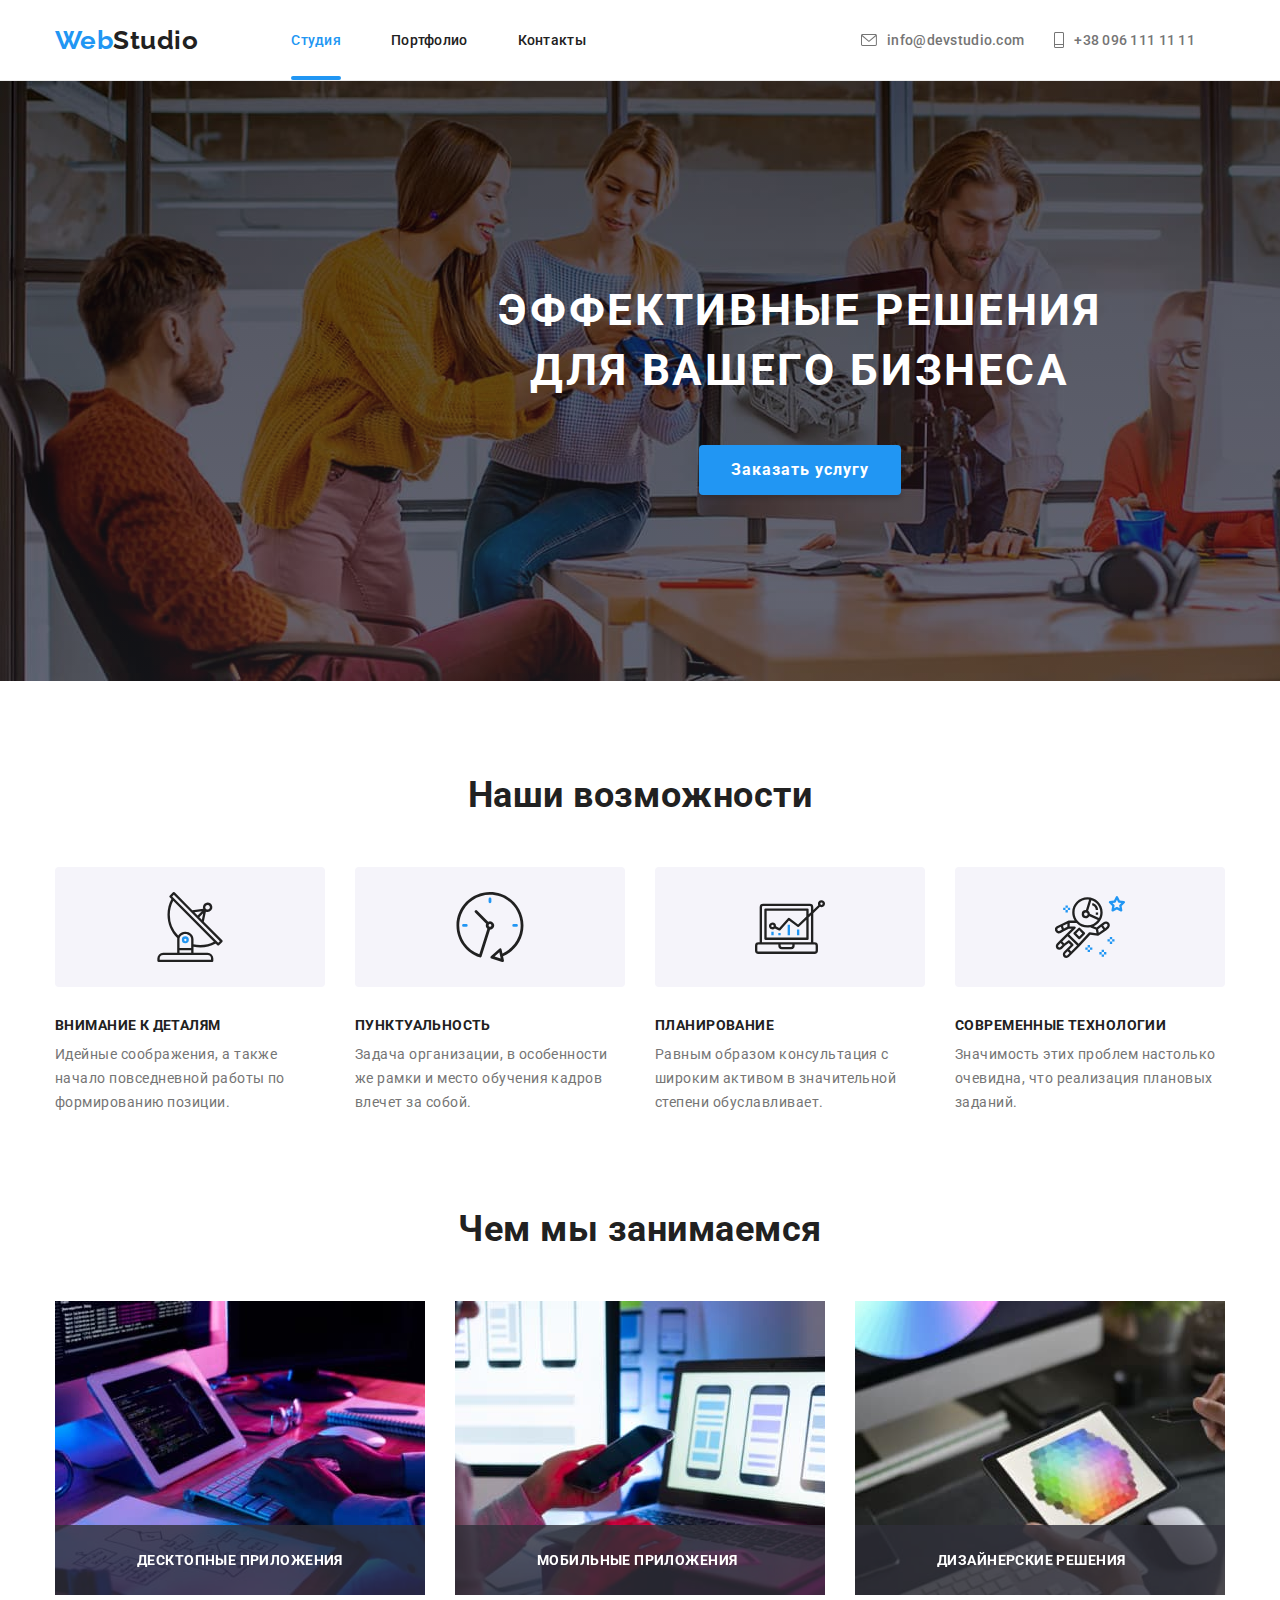
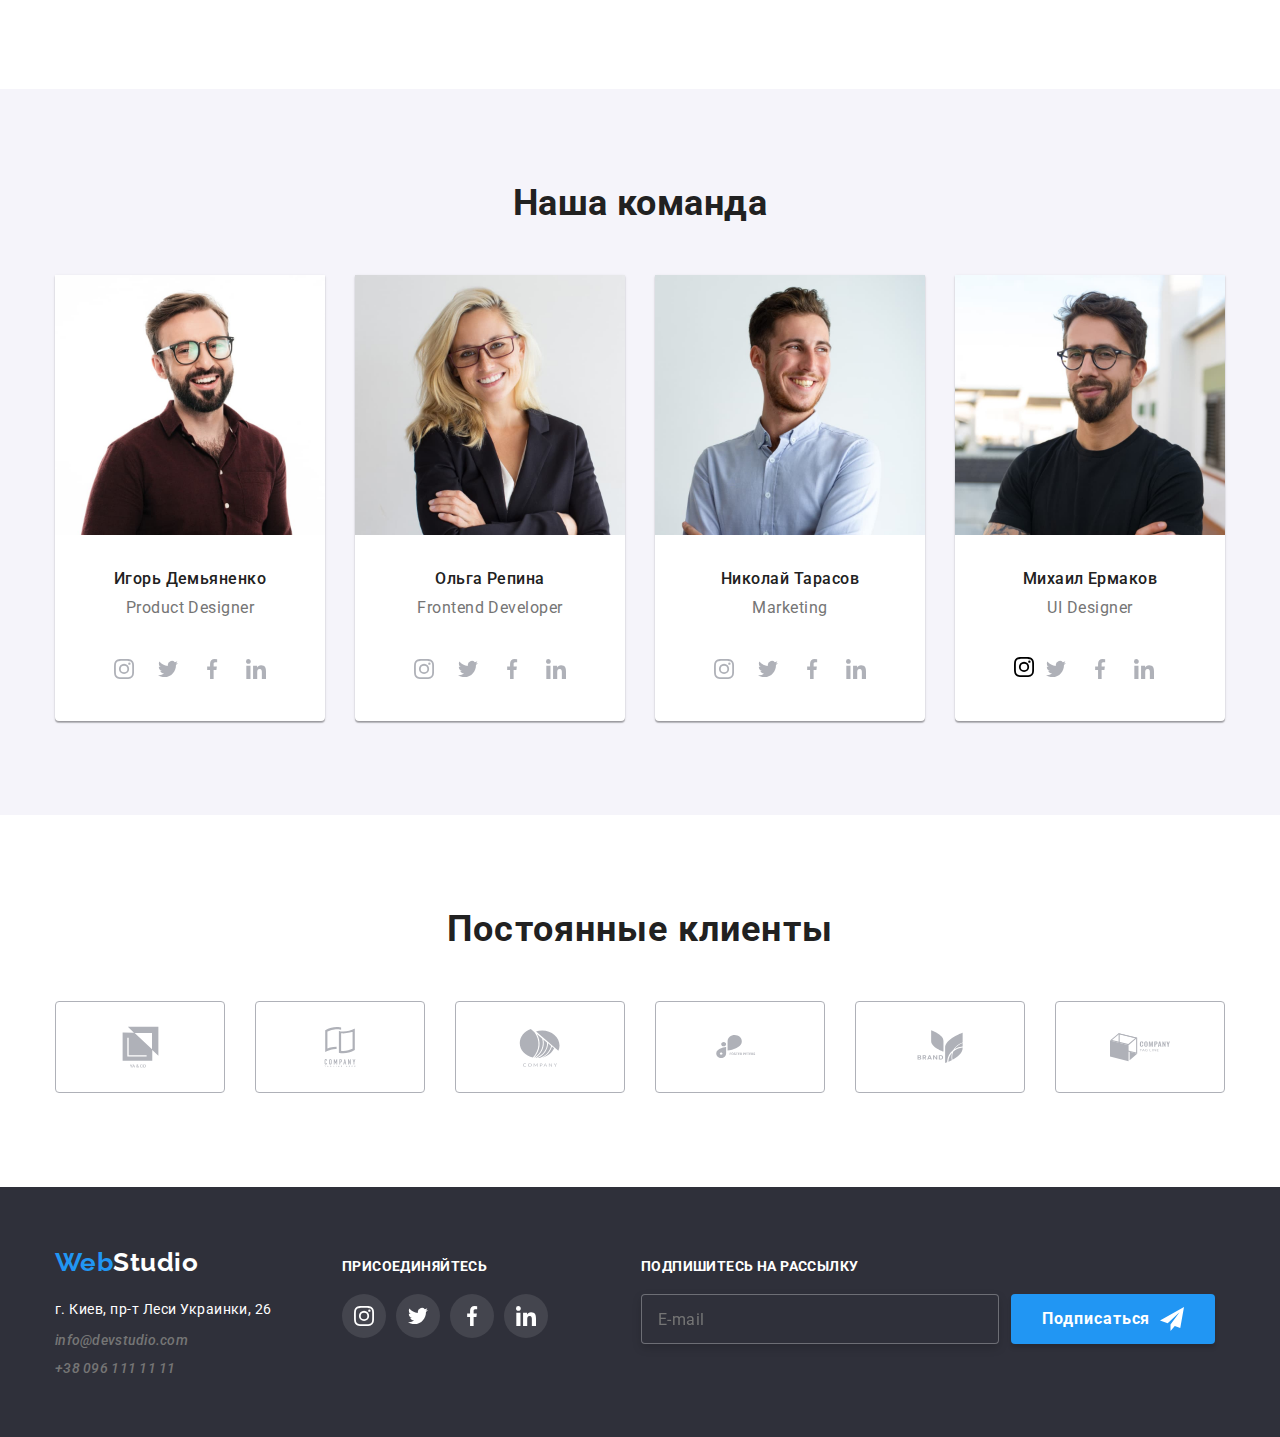
==== commit ffb31ea2: "HW7" ====
--- a/index.html
+++ b/index.html
@@ -13,7 +13,8 @@
 </head>
 <body class="page">
 
-   <!--шапка сайта--> 
+   <!--шапка сайта-->
+
     <header class="page-header">
         <div class="main-nav container">
             <a href="./index.html" class="logo page-header__logo">Web<span class="logo__color__dark">Studio</span></a>
@@ -39,7 +40,8 @@
         </div>       
     </header>
 
-    <!--контент main--> 
+    <!--контент main-->
+
     <main>
 
         <!--первая секция-->
@@ -101,71 +103,72 @@
         </section>
 
         <!--наши возможности-->
-            <section class="section">
-                <div class="container">
-                    <h2 class="section-title">Наши возможности</h2>
-                    <ul class="feature-list">
-                        <li class="feature-list__item list-icone">
-                            <div class="icon-benefits">
-                                <svg class="icons-capabilities" width="70" height="70">
-                                    <use href="./images/symbol-defs1.svg#icon-antenna"></use>
-                                </svg>
-                            </div>
-                            <h3 class="title">Внимание к деталям</h3>
-                            <p class="text">Идейные соображения, а также начало повседневной работы по формированию позиции.</p>
-                        </li>
-                        <li class="feature-list__item list-icone">
-                            <div class="icon-benefits">
-                                <svg class="icons-capabilities" width="70" height="70">
-                                    <use href="./images/symbol-defs1.svg#icon-clock"></use>
-                                </svg>
-                            </div>
-                            <h3 class="title">Пунктуальность</h3>
-                            <p class="text">Задача организации, в особенности же рамки и место обучения кадров влечет за собой.</p>
-                        </li>
-                        <li class="feature-list__item list-icone">
-                            <div class="icon-benefits"> 
-                                <svg class="icons-capabilities" width="70" height="70">
-                                    <use href="./images/symbol-defs1.svg#icon-diagram"></use>
-                                </svg>
-                            </div>
-                            <h3 class="title">Планирование</h3>
-                            <p class="text">Равным образом консультация с широким активом в значительной степени обуславливает.</p>
-                        </li>
-                        <li class="feature-list__item list-icone">
-                            <div class="icon-benefits">
-                                <svg class="icons-capabilities" width="70" height="70">
-                                    <use href="./images/symbol-defs1.svg#icon-astronaut"></use>
-                                </svg>
-                            </div class="icon-benefits">
-                            <h3 class="title">Современные технологии</h3>
-                            <p class="text">Значимость этих проблем настолько очевидна, что реализация плановых заданий.</p>
-                        </li>
-                    </ul>
-                </div>
-            </section>
-
-            <!--чем мы занимаемся-->
-
-            <section class="section">
-                <div class="container">
-                    <h2 class="section-title">Чем мы занимаемся</h2>
-                    <ul class="img">
-                        <div class="thumb">
-                            <li class=""><img class="thumb__technology" src="./images/box1.jpg" alt="рабочий процесс" width="370"></li>
-                            <p class="technology-title">Десктопные приложения</p>
-                        </div>
-                        <div class="thumb">
-                            <li><img class="thumb__technology" src="./images/box2.jpg" alt="разработка" width="370"></li>
-                            <p class="technology-title">Мобильные приложения</p>
-                        </div>
-                        <div class="thumb">
-                            <li><img class="thumb__technology" src="./images/box3.jpg" alt="технологии" width="370"></li>
-                            <p class="technology-title">Дизайнерские решения</p>
-                        </div>
-                    </ul>
-                </div>
-            </section>
+
+        <section class="section">
+            <div class="container">
+                <h2 class="section-title">Наши возможности</h2>
+                <ul class="feature-list">
+                    <li class="feature-list__item list-icone">
+                        <div class="icon-benefits">
+                            <svg class="icons-capabilities" width="70" height="70">
+                                <use href="./images/symbol-defs1.svg#icon-antenna"></use>
+                            </svg>
+                        </div>
+                        <h3 class="title">Внимание к деталям</h3>
+                        <p class="text">Идейные соображения, а также начало повседневной работы по формированию позиции.</p>
+                    </li>
+                    <li class="feature-list__item list-icone">
+                        <div class="icon-benefits">
+                            <svg class="icons-capabilities" width="70" height="70">
+                                <use href="./images/symbol-defs1.svg#icon-clock"></use>
+                            </svg>
+                        </div>
+                        <h3 class="title">Пунктуальность</h3>
+                        <p class="text">Задача организации, в особенности же рамки и место обучения кадров влечет за собой.</p>
+                    </li>
+                    <li class="feature-list__item list-icone">
+                        <div class="icon-benefits"> 
+                            <svg class="icons-capabilities" width="70" height="70">
+                                <use href="./images/symbol-defs1.svg#icon-diagram"></use>
+                            </svg>
+                        </div>
+                        <h3 class="title">Планирование</h3>
+                        <p class="text">Равным образом консультация с широким активом в значительной степени обуславливает.</p>
+                    </li>
+                    <li class="feature-list__item list-icone">
+                        <div class="icon-benefits">
+                            <svg class="icons-capabilities" width="70" height="70">
+                                <use href="./images/symbol-defs1.svg#icon-astronaut"></use>
+                            </svg>
+                        </div class="icon-benefits">
+                        <h3 class="title">Современные технологии</h3>
+                        <p class="text">Значимость этих проблем настолько очевидна, что реализация плановых заданий.</p>
+                    </li>
+                </ul>
+            </div>
+        </section>
+
+        <!--чем мы занимаемся-->
+
+        <section class="section">
+            <div class="container">
+                <h2 class="section-title">Чем мы занимаемся</h2>
+                <ul class="img">
+                    <div class="thumb">
+                        <li class=""><img class="thumb__technology" src="./images/box1.jpg" alt="рабочий процесс" width="370"></li>
+                        <p class="technology-title">Десктопные приложения</p>
+                    </div>
+                    <div class="thumb">
+                        <li><img class="thumb__technology" src="./images/box2.jpg" alt="разработка" width="370"></li>
+                        <p class="technology-title">Мобильные приложения</p>
+                    </div>
+                    <div class="thumb">
+                        <li><img class="thumb__technology" src="./images/box3.jpg" alt="технологии" width="370"></li>
+                        <p class="technology-title">Дизайнерские решения</p>
+                    </div>
+                </ul>
+            </div>
+        </section>
 
         <!--наша команда-->
 
@@ -273,8 +276,8 @@
 
         <section class="customers">
             <div class="container customers-section"></div>
-                <h2 class="section-title">Постоянные клиенты</h2>
-                <ul class="container-list">
+                <h2 class="customers__section-title">Постоянные клиенты</h2>
+                <ul class="customers__container-list">
                     <li class="container-list__item">
                         <a href="" class="container-list__link">
                             <svg class="container-list__icon" width="41" height="46.7">
@@ -325,45 +328,49 @@
     <!--подвал-->
 
     <footer class="page-footer">
-        <div class="footer-join container">
+        <div class="page-footer__container container">
             <div class="background-footer">
                 <div class="page-footer__link">
                     <a href="./index.html" class="logo footer__logo">Web<span class="logo__color__white">Studio</span></a>
                 </div>
-                <address class="info">
+                <address class="kontakts">
                         <ul class="auth-nav-footer">
-                            <li class="address">г. Киев, пр-т Леси Украинки, 26</li>
-                            <li class="mail"><a href="mail:info@devstudio.com" class="contacts-link mail">info@devstudio.com</a></li>
-                            <li><a href="nel:+380961111111" class="contacts-link">+38 096 111 11 11</a></li>
+                            <li class="auth-nav__address">г. Киев, пр-т Леси Украинки, 26</li>
+                            <li class="auth-nav__mail"><a href="mail:info@devstudio.com" class="auth-nav__link mail">info@devstudio.com</a></li>
+                            <li><a href="nel:+380961111111" class="auth-nav__link">+38 096 111 11 11</a></li>
                         </ul>
                 </address>
             </div>
 
+            <!-- соцсети -->
+
             <div class="social-networks">
-                <p class="join">присоединяйтесь</p>
-                <ul class="list-network">
+                <p class="social-networks__text">присоединяйтесь</p>
+                <ul class="social-networks__list">
                     <li class="network-item">
-                        <a href="" class="network-link"><svg class="link-icon" width="20" height="20"><use href="./images/symbol-defs1.svg#icon-instagram"></use></svg></a>
+                        <a href="" class="social-networks__link"><svg class="social-networks__icon" width="20" height="20"><use href="./images/symbol-defs1.svg#icon-instagram"></use></svg></a>
                     </li>
                     <li class="network-item">
-                        <a href="" class="network-link"><svg class="link-icon" width="20" height="20"><use href="./images/symbol-defs1.svg#icon-twitter"></use></svg></a>
+                        <a href="" class="social-networks__link"><svg class="social-networks__icon" width="20" height="20"><use href="./images/symbol-defs1.svg#icon-twitter"></use></svg></a>
                     </li>
                     <li class="network-item">
-                        <a href="" class="network-link"><svg class="link-icon" width="20" height="20"><use href="./images/symbol-defs1.svg#icon-facebook"></use></svg></a>
+                        <a href="" class="social-networks__link"><svg class="social-networks__icon" width="20" height="20"><use href="./images/symbol-defs1.svg#icon-facebook"></use></svg></a>
                     </li>
                     <li class="network-item">
-                        <a href="" class="network-link"><svg class="link-icon" width="20" height="20"><use href="./images/symbol-defs1.svg#icon-linkedin"></use></svg></a>
-                    </li>
-                </ul>
-            </div>
+                        <a href="" class="social-networks__link"><svg class="social-networks__icon" width="20" height="20"><use href="./images/symbol-defs1.svg#icon-linkedin"></use></svg></a>
+                    </li>
+                </ul>
+            </div>
+
+            <!-- подписка -->
 
             <div class="subscribe">
-                <form action="" class="form-subscribe">
-                    <label for="mailing" class="mailing-form">Подпишитесь на рассылку</label>
-                    <input type="subscribe" name="mailing" placeholder="E-mail" class="subscribe-mailing-form">
+                <form action="" class="subscribe__form">
+                    <label for="mailing" class="subscribe__label">Подпишитесь на рассылку</label>
+                    <input type="subscribe" name="mailing" placeholder="E-mail" class="subscribe__input">
                 </form>
-                <button class="subscribe-button">Подписаться
-                    <svg class="icon-airplane" width="24" height="24">
+                <button class="subscribe__button">Подписаться
+                    <svg class="subscribe__icon" width="24" height="24">
                         <use href="./images/icons.svg#icon-airplane"></use>
                     </svg>
                 </button>
@@ -371,6 +378,9 @@
 
         </div>
     </footer>  
+
+    <!-- Js модальное окно -->
+
     <script src="./js/modal.js"></script>  
 </body>
 </html>--- a/css/styles.css
+++ b/css/styles.css
@@ -731,7 +731,8 @@
     padding-bottom: 94px;
 }
 
-.customers .section-title {
+.customers__section-title {
+    color: var(--primery-text-color);
     text-align: center;
     margin: 0;
     padding: 0;
@@ -741,7 +742,7 @@
     letter-spacing: 00.03em;
 }
 
-.customers .container-list {
+.customers__container-list {
     list-style: none;
     display: flex;
     justify-content: space-between;
@@ -784,13 +785,13 @@
     /* fill: currentColor; */
 }
 
-/* подвал */
+     /* подвал */
 
 .page-footer {
     background-color: #2F303A;
 }
 
-.footer-join {
+.page-footer__container {
     display: flex;
     justify-content: flex-start;
     align-items: baseline;
@@ -821,12 +822,12 @@
     transition: color 250ms cubic-bezier(0.4, 0, 0.2, 1);
 }
 
-.contacts-link:hover,
-.contacts-link:focus {
+.auth-nav__link:hover,
+.auth-nav__link:focus {
     color: var(--accent-color);
 }
 
-.address {
+.auth-nav__address {
     color: var(--primery-white-color);
     font-style: normal;
     font-size: 14px;
@@ -835,7 +836,7 @@
     margin-bottom: 9px;
 }
 
-.mail {
+.auth-nav__mail {
     margin-bottom: 9px;
 }
 
@@ -845,7 +846,7 @@
     width: 206px;
 }
 
-.join{
+.social-networks__text{
     margin: 0;
     padding: 0;
     color: var(--primery-white-color);
@@ -858,13 +859,13 @@
     text-transform: uppercase;
 }
 
-.list-network {
+.social-networks__list {
     display: flex;
     justify-content: center;
     align-items: center;
 }
 
-.network-link {
+.social-networks__link {
     list-style: none;
     display: flex;
     justify-content: center;
@@ -879,13 +880,13 @@
     transition: background-color 250ms cubic-bezier(0.4, 0, 0.2, 1), color 250ms cubic-bezier(0.4, 0, 0.2, 1);
 }
 
-.network-link:hover,
-.network-link:focus {
+.social-networks__link:hover,
+.social-networks__link:focus {
     background-color: var(--accent-color);
     color: var(--primery-white-color);
 }
 
-.link-icon {
+.social-networks__icon {
     fill: currentColor;
 }
 
@@ -895,12 +896,12 @@
     margin-left: 93px;
 }
 
-.form-subscribe {
+.subscribe__form {
     display: flex;
     flex-direction: column;
 }
 
-.mailing-form {
+.subscribe__label {
     font-weight: bold;
     font-size: 14px;
     line-height: 1.142;
@@ -912,7 +913,7 @@
     margin-bottom: 20px;
 }
 
-.subscribe-mailing-form {
+.subscribe__input {
     width: 358px;
     height: 50px;
 
@@ -932,13 +933,13 @@
 
 }
 
-.subscribe-mailing-form::placeholder {
+.subscribe__input::placeholder {
     font-size: 16px;
     line-height: 1.25;
     letter-spacing: 0.03em;
 }
 
-.subscribe-button {
+.subscribe__button {
     font-weight: bold;
     font-size: 16px;
     line-height: 1.875;
@@ -957,9 +958,11 @@
     box-shadow: 0px 4px 4px rgba(0, 0, 0, 0.15);
     border-radius: 4px;
     border-color: transparent;
-}
-
-.icon-airplane {
+
+    cursor: pointer;
+}
+
+.subscribe__icon {
     margin-left: 10px;
 }
 
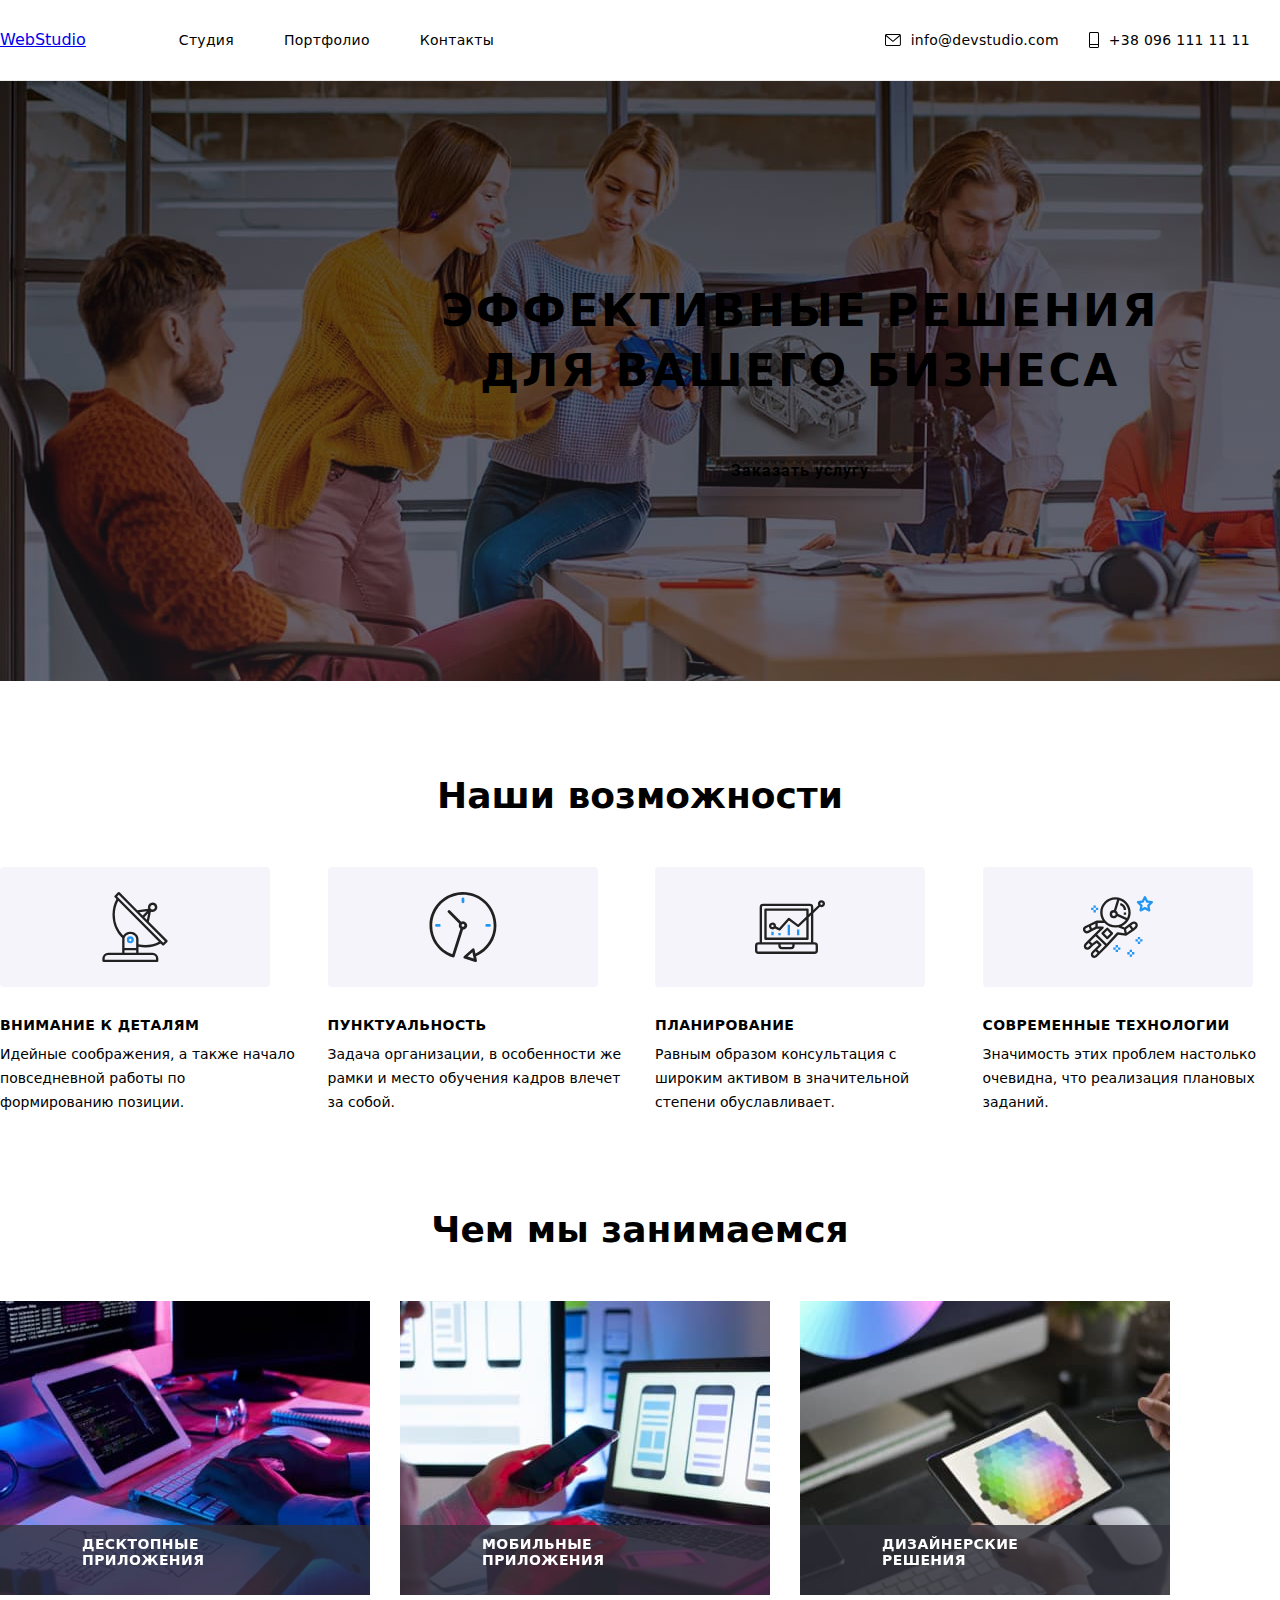
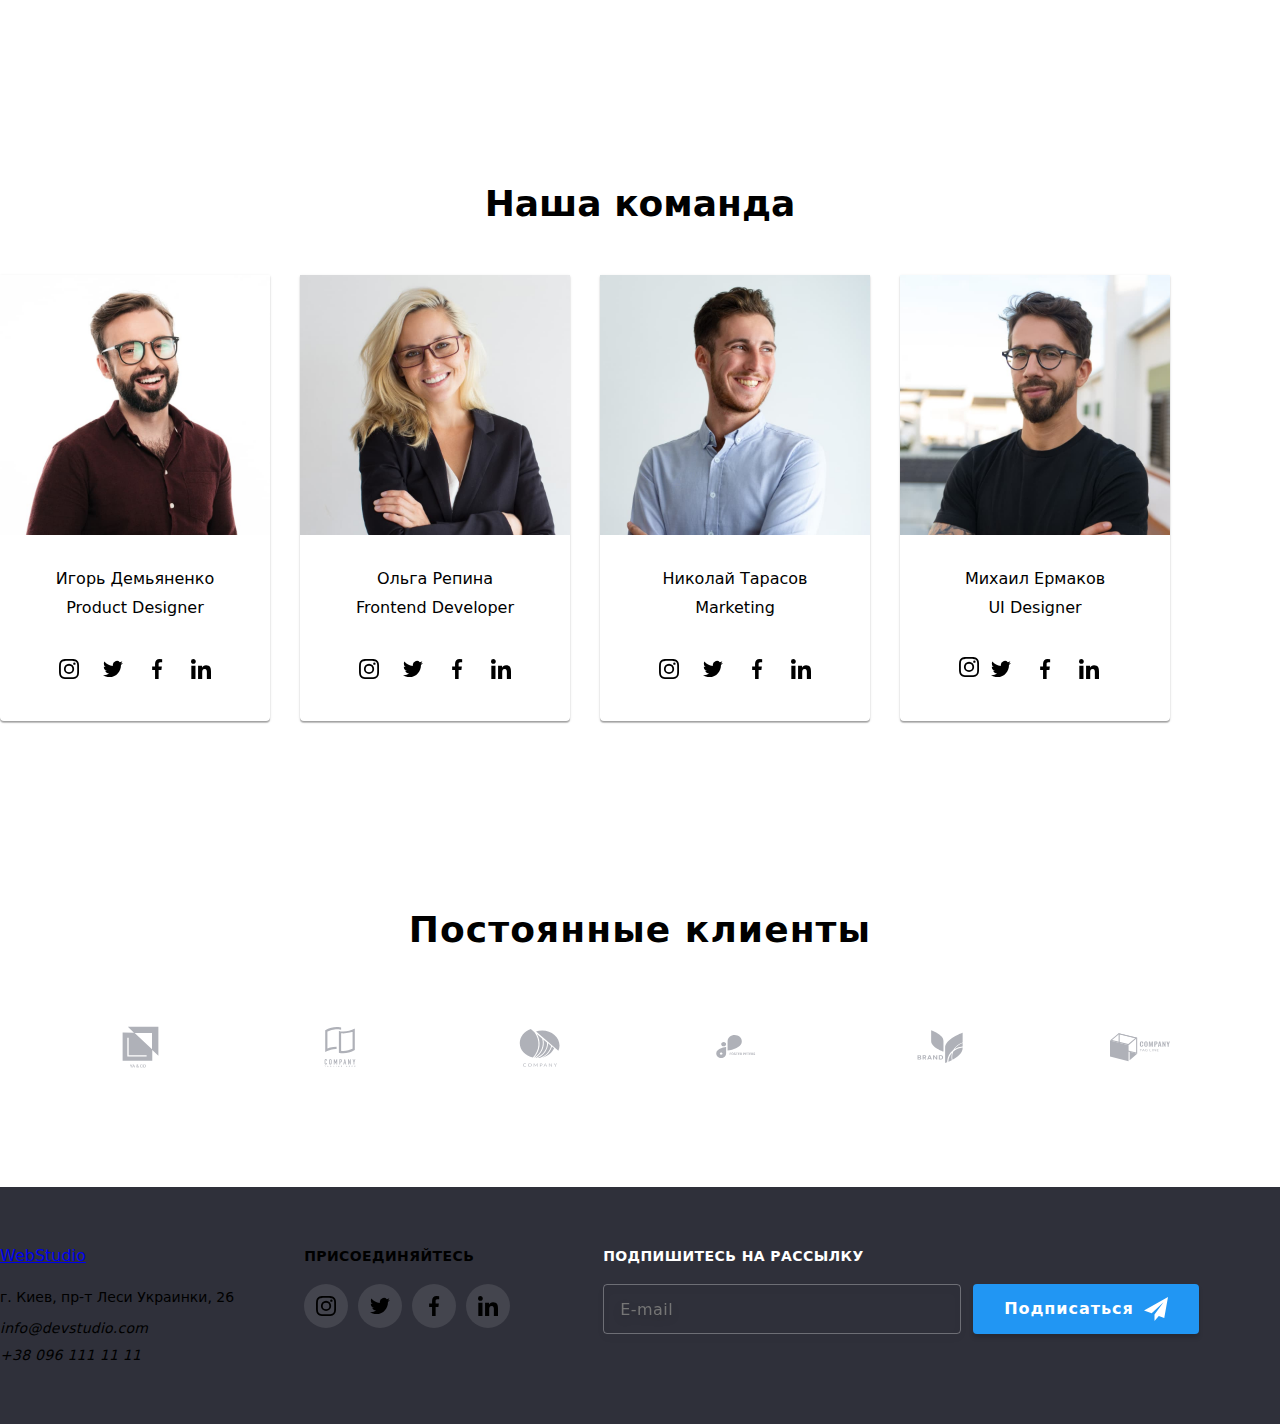
==== commit 27e4cd32: "HW7" ====
--- a/index.html
+++ b/index.html
@@ -10,6 +10,7 @@
     <link href="https://fonts.googleapis.com/css2?family=Raleway:wght@700&family=Roboto:wght@400;500;700;900&display=swap" rel="stylesheet">
     <link rel="stylesheet" href="https://cdnjs.cloudflare.com/ajax/libs/modern-normalize/1.1.0/modern-normalize.min.css">
     <link rel="stylesheet" href="./css/styles.css">
+    <link rel="stylesheet" href="./dist/css/main.min.css">
 </head>
 <body class="page">
 
@@ -17,8 +18,8 @@
 
     <header class="page-header">
         <div class="main-nav container">
-            <a href="./index.html" class="logo page-header__logo">Web<span class="logo__color__dark">Studio</span></a>
-            <nav class="">
+           <a href="./index.html" class="logo page-header__logo">Web<span class="logo__color__dark">Studio</span></a>
+            <nav class="page-header__nav">
                 <ul class="site-nav list">
                     <li class="site-nav__item"><a href="./index.html" class="site-nav__link current">Студия</a></li>
                     <li class="site-nav__item"><a href="./portfolio.html" class="site-nav__link">Портфолио</a></li>
@@ -46,7 +47,7 @@
 
         <!--первая секция-->
         <section class="hero">
-            <div class="background-hero container">
+            <div class="background-hero">
                  <h1 class="hero-title">Эффективные решения <br /> для вашего бизнеса</h1>
                 <button data-modal-open type="button" class="background-hero__button">Заказать услугу</button>
             </div>
--- a/css/styles.css
+++ b/css/styles.css
@@ -3,7 +3,7 @@
 /* цвет заголовка H2  color: #212121; */
 /* цвет текста color: #757575; */
 /* цвет акцента color: #2196F3; */
-/* вторичный цвет фона background: #F5F4FA */
+/* вторичный цвет фона backrgound: #F5F4FA */
 /* первичный цвет фона background: #FFFFFF; */
 
 /* var - variables - переменная */
@@ -12,46 +12,18 @@
 /* :hover, :focus - псевдокласы */
 
 /* CSS-переменные */
-:root {
-    --primery-text-color: #212121;
-    --title-text-color:  #757575;
-    --accent-color: #2196F3;
-    --primery-white-color: #ffffff;
-    --section-command-bc: #F5F4FA;
-    --clients-color: #AFB1B8;
-    --footer-color: #2F303A;
-}
 
 /* index.html */
 /* body селектор, специфика - 1 */
-body {
-    font-family: 'Roboto', sans-serif;
-    color: var(--title-text-color);
-
-    
-    letter-spacing: 0.03em;
-}
+
+
 
 /* шапка сайта */
 
 /* .logo селектор класса, специфика - 10 */
 
 /* логотип */
-.logo {
-    font-family: 'Raleway', sans-serif;
-    color: var(--accent-color);
-    text-decoration: none;
-
-    font-weight: 700;
-    font-size: 26px;
-    line-height: 1.192;
-}
-
-.logo__color__dark {
-    color: var(--primery-text-color);
-    
-    font-size: 26px;
-}
+
 
 
 
@@ -70,15 +42,6 @@
     padding: 0;
     list-style: none;
     /* убралт маркер у списка */
-}
-
-.container {
-    width: 1200px;
-    margin-left: auto;
-    margin-right: auto;
-    padding-left: 15px;
-    padding-right: 15px;
-    /* outline: 2px solid tomato; */
 }
 
 /* селектор класса, специфика - 20 */
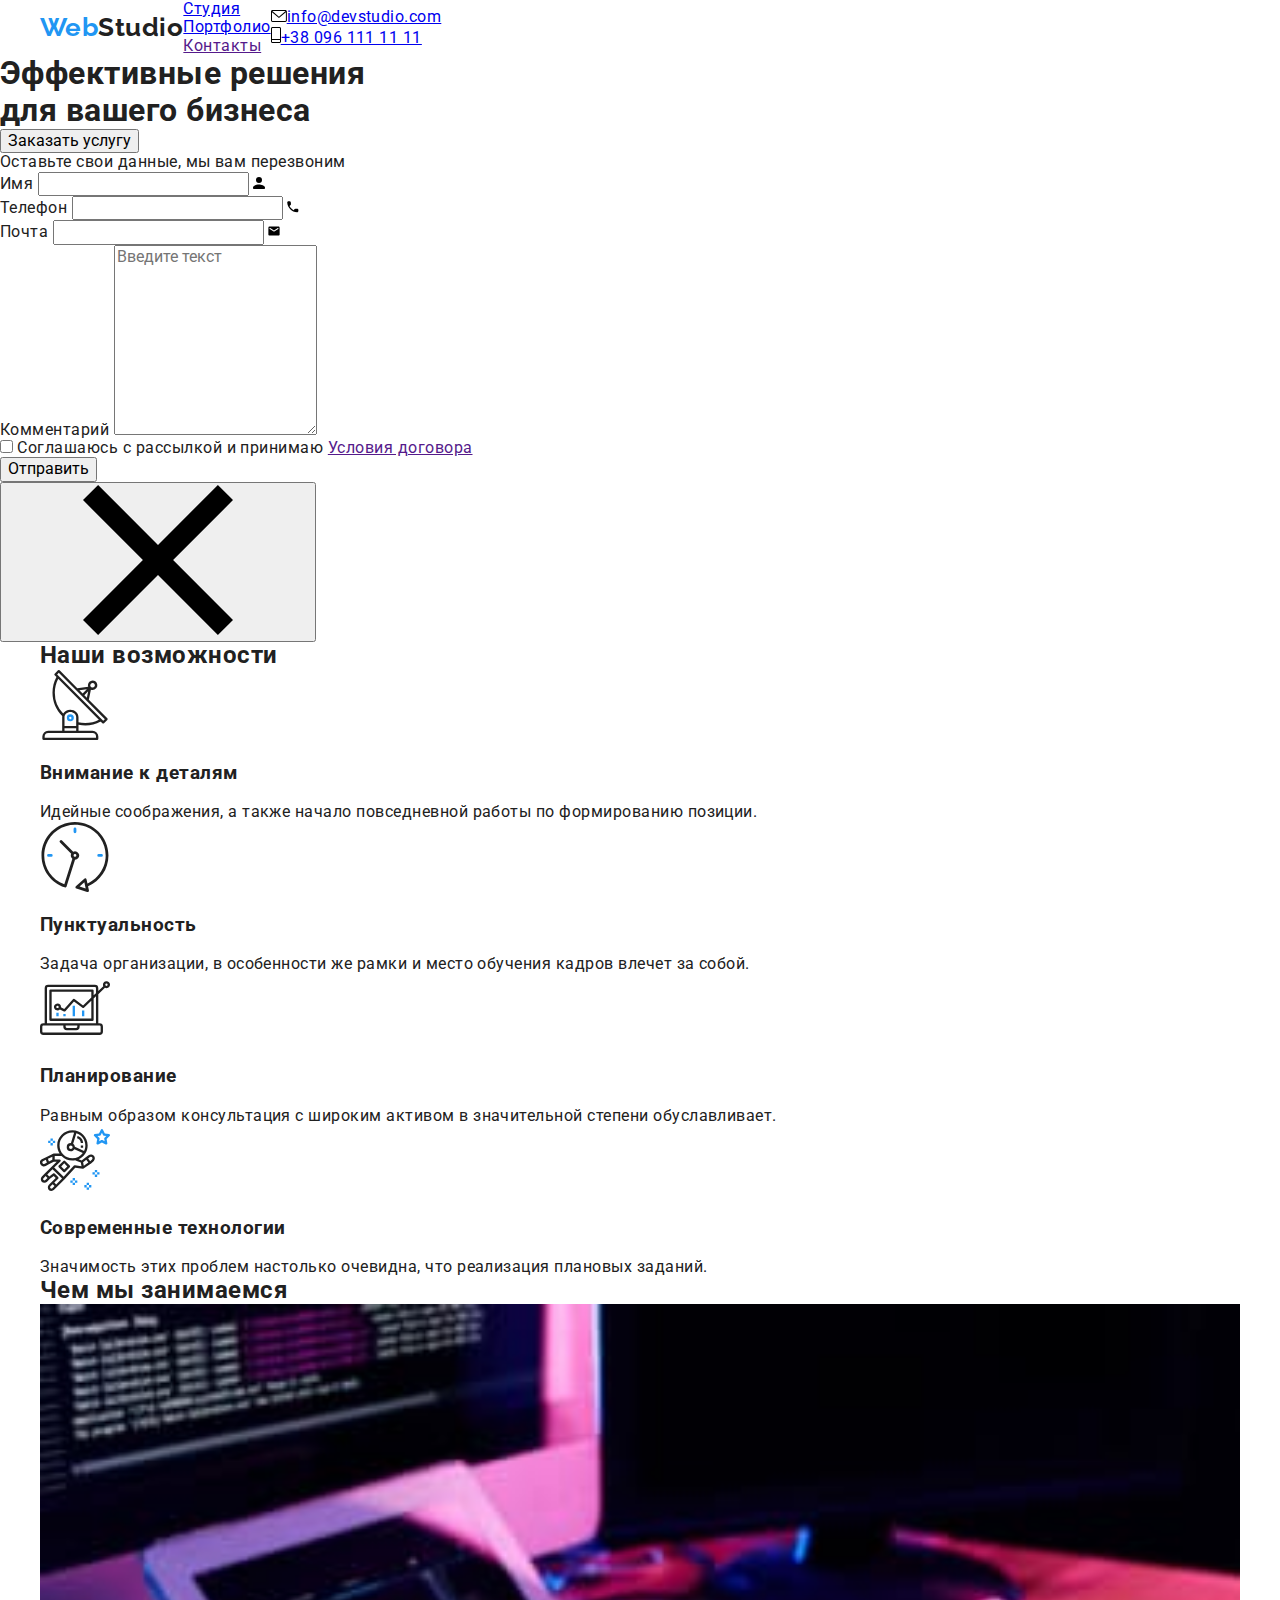
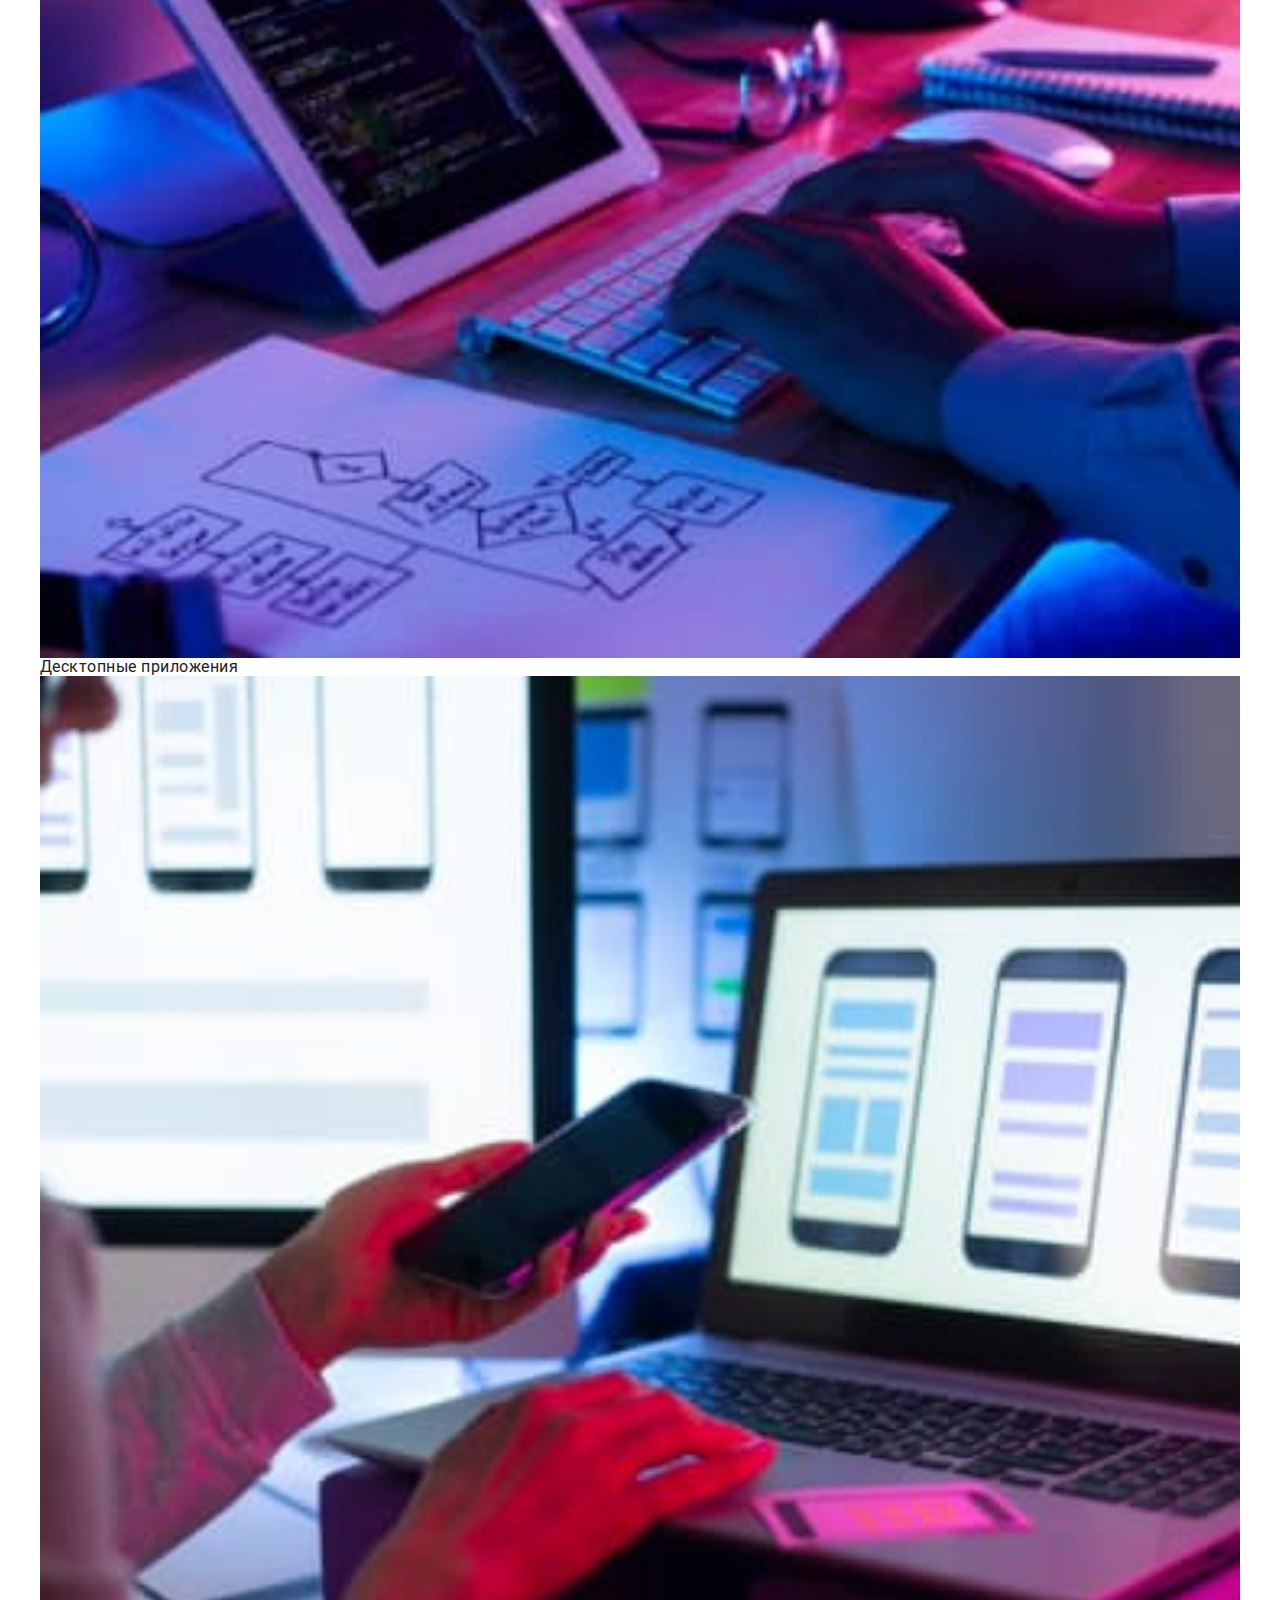
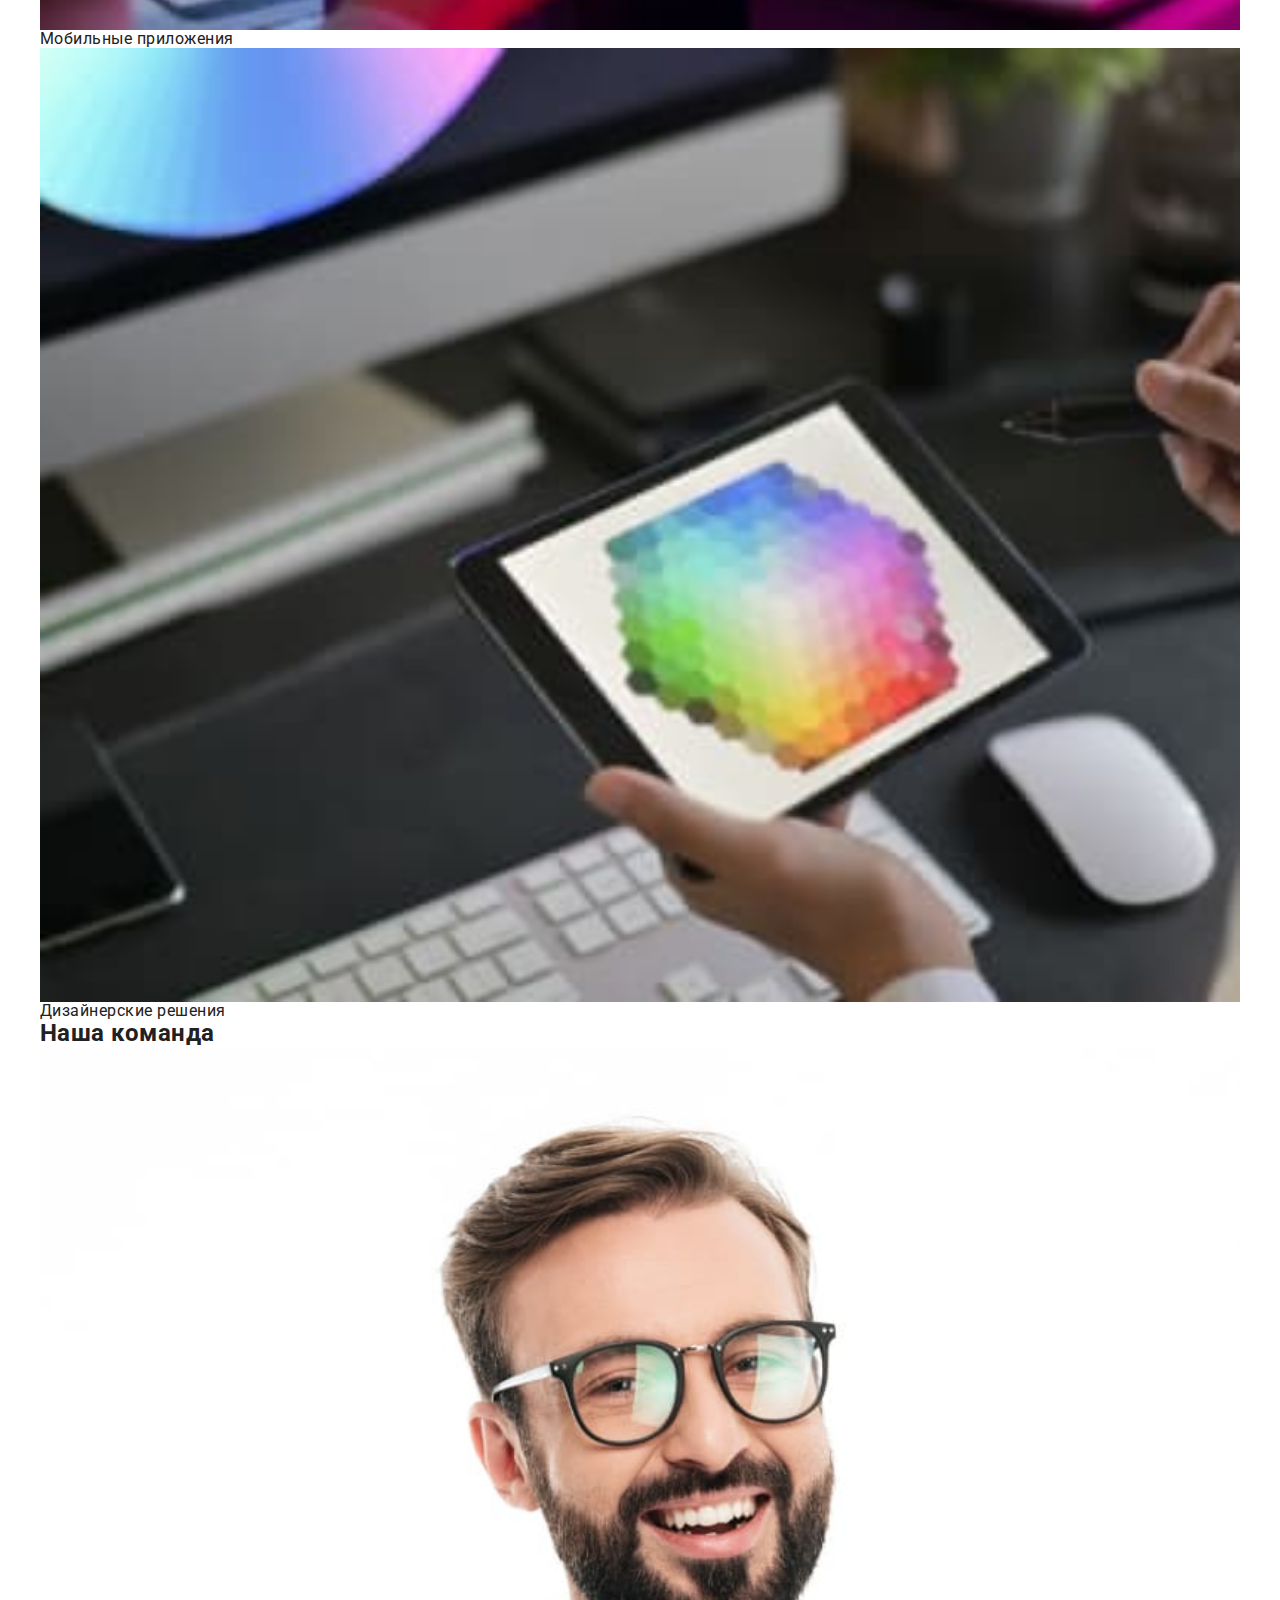
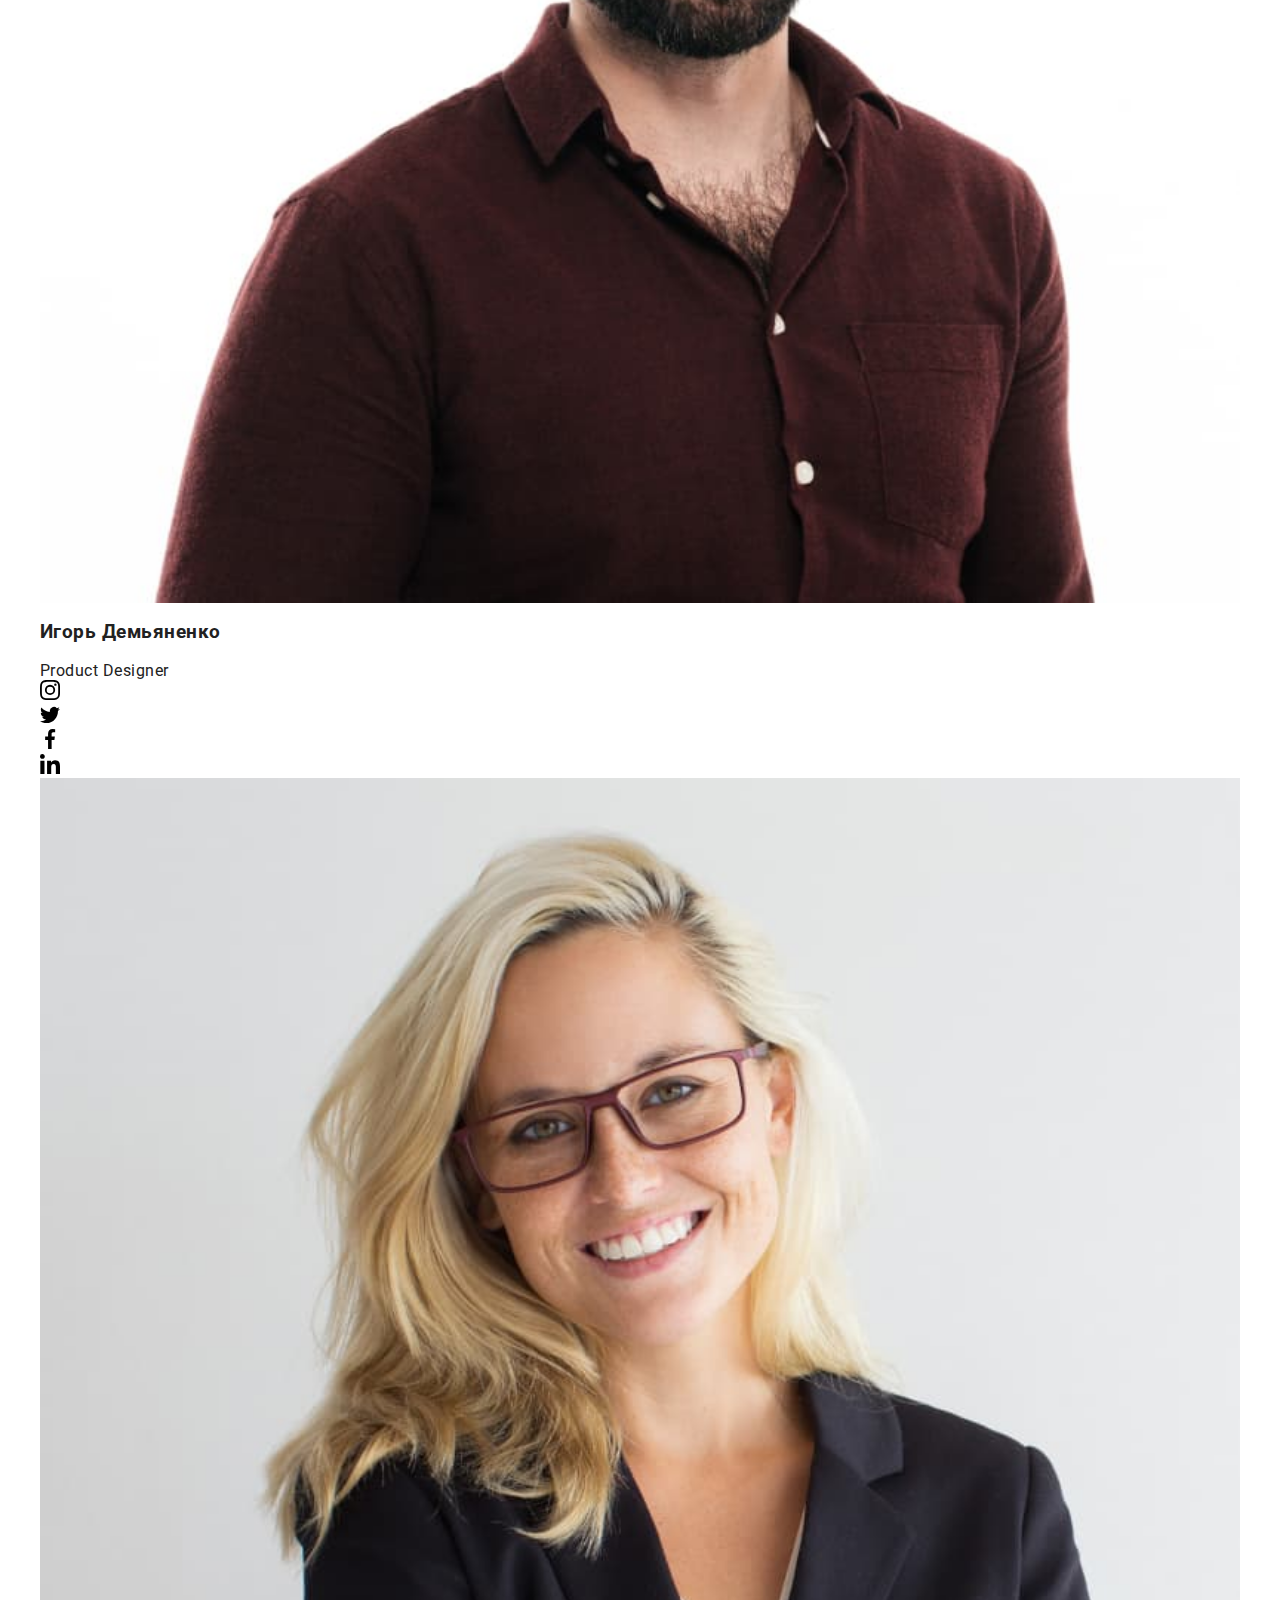
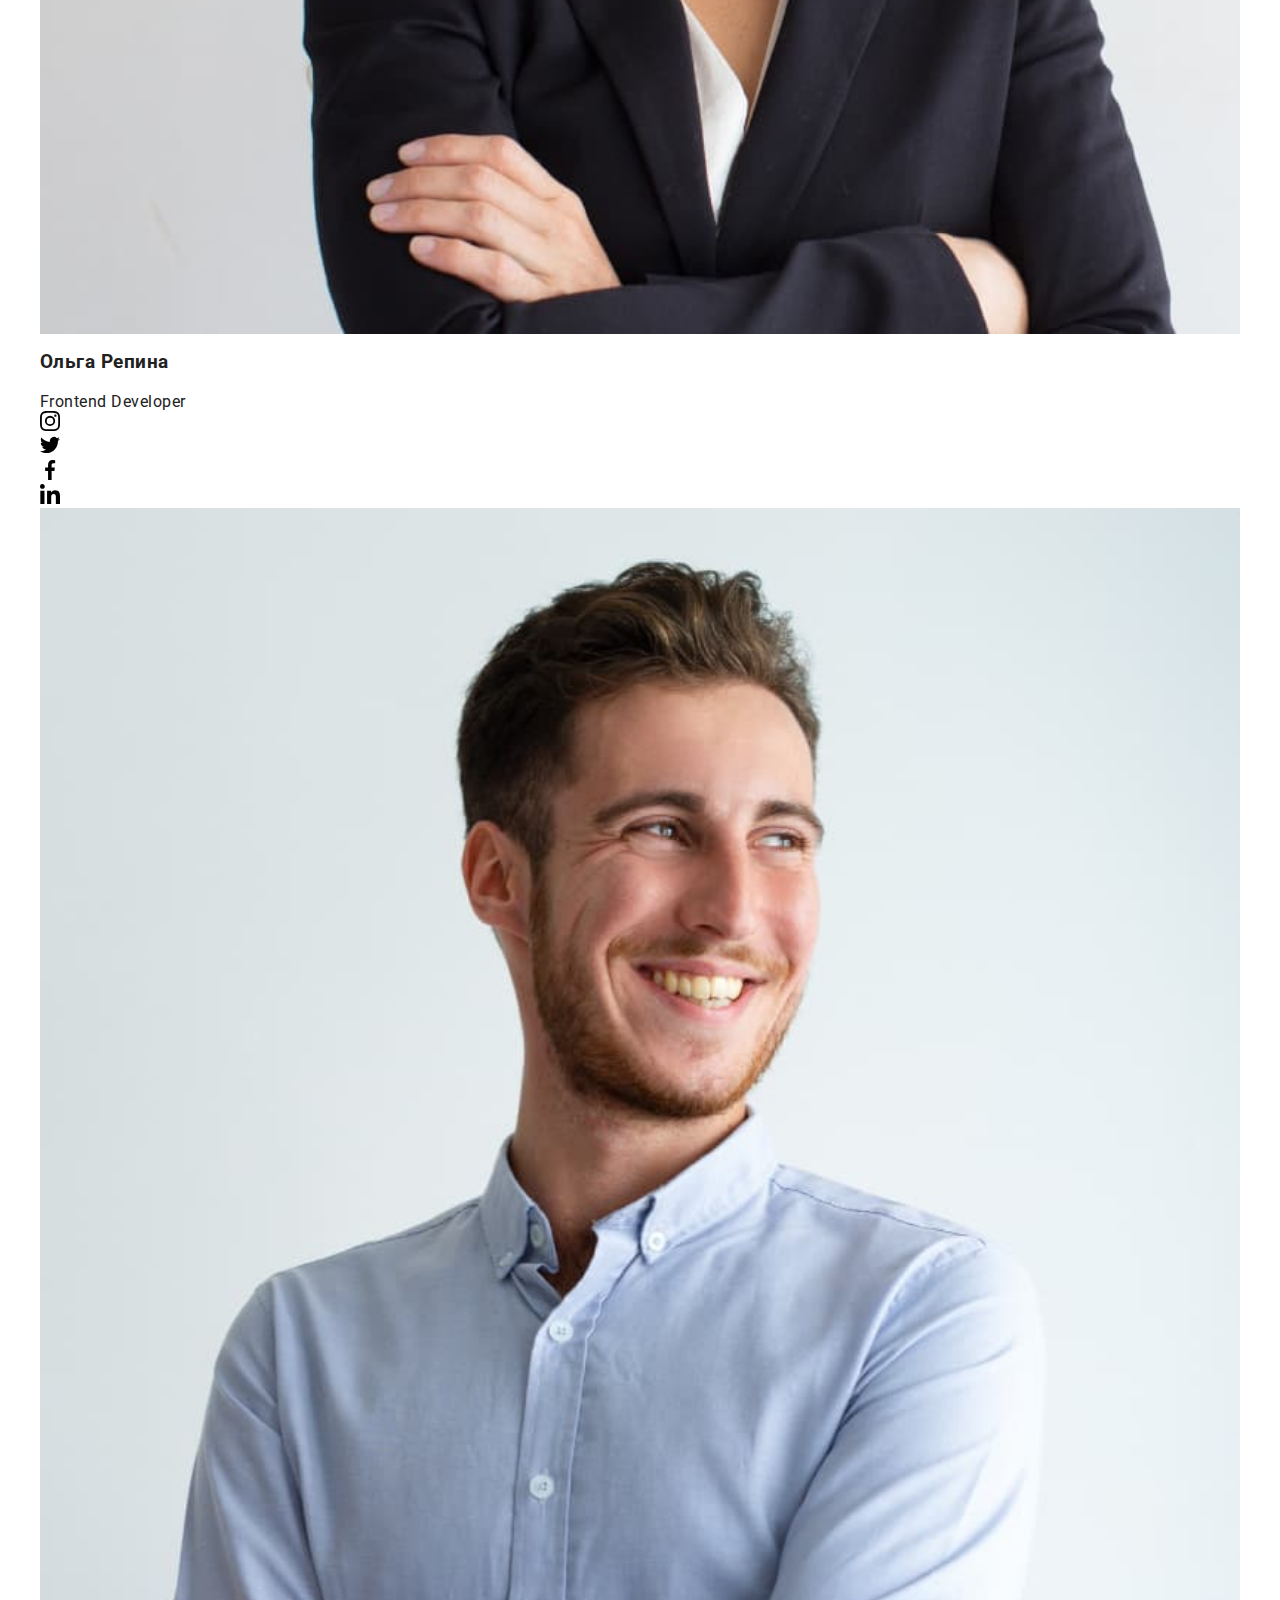
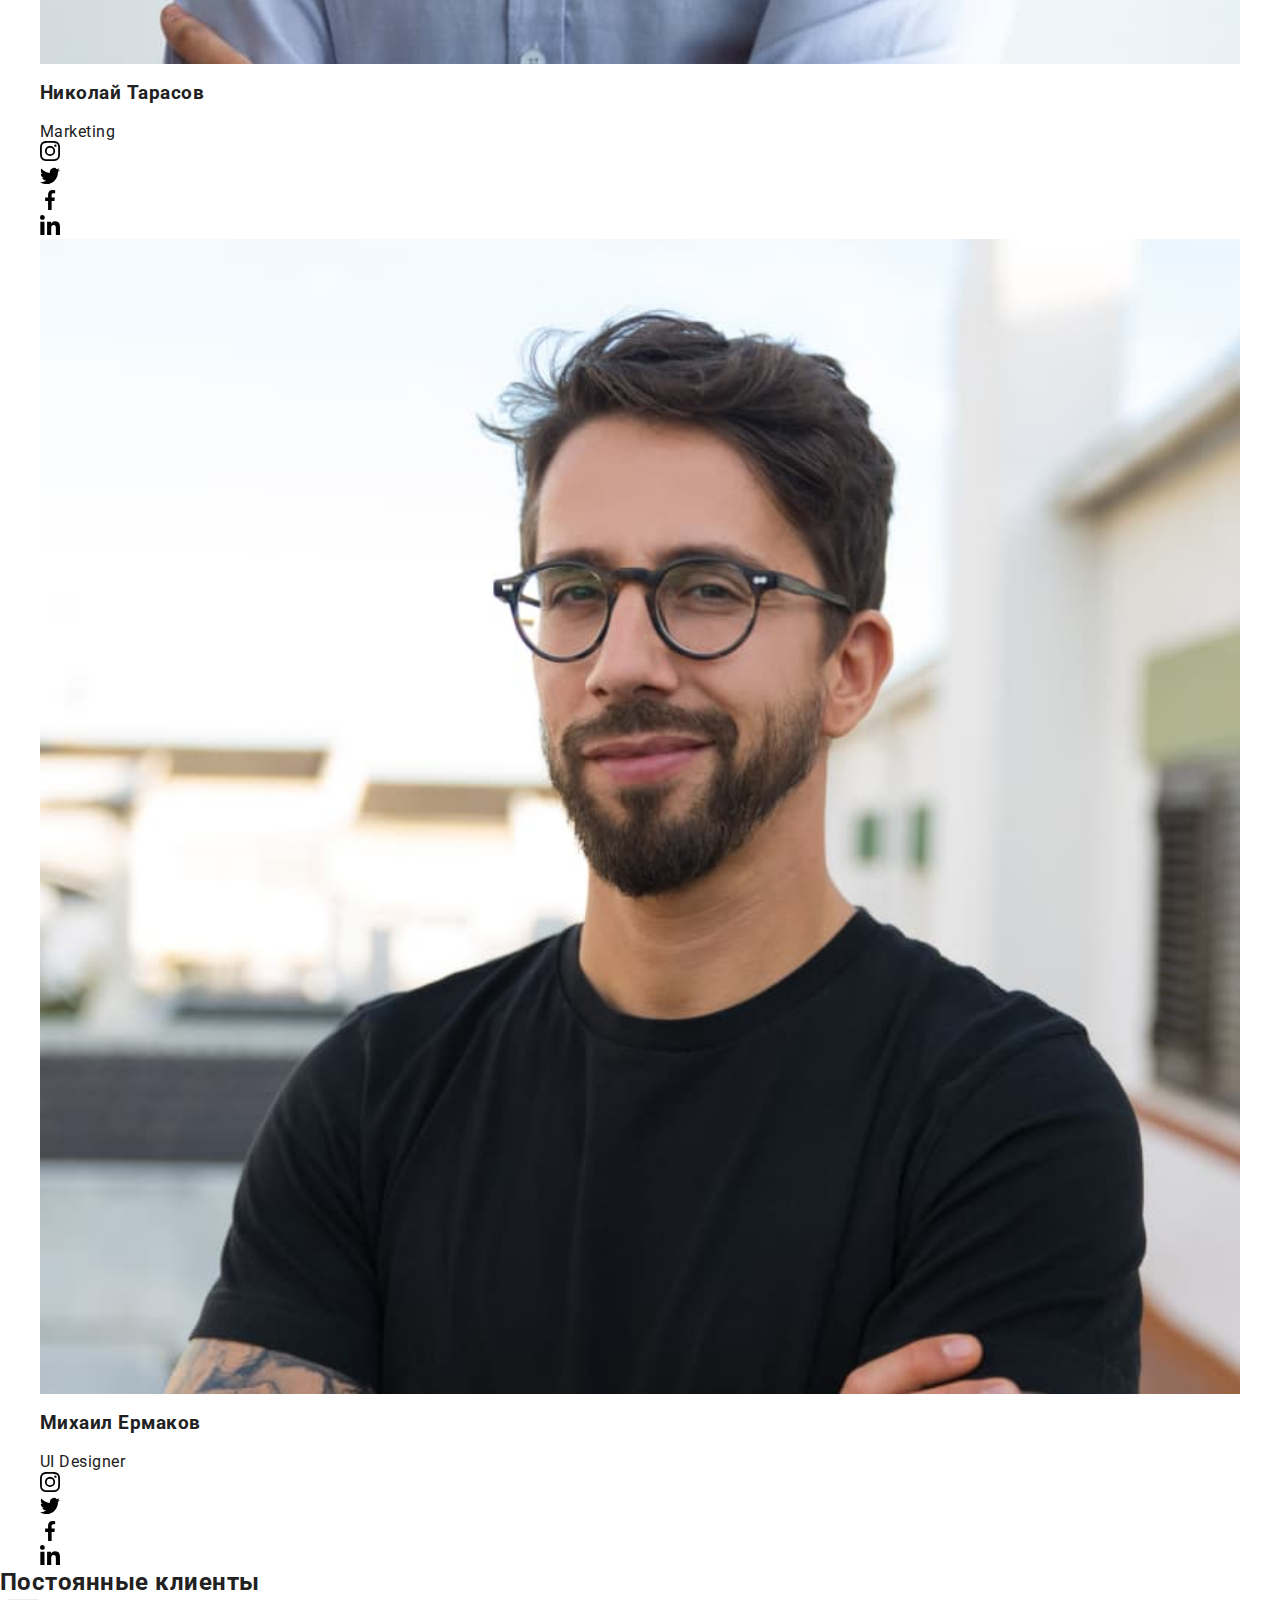
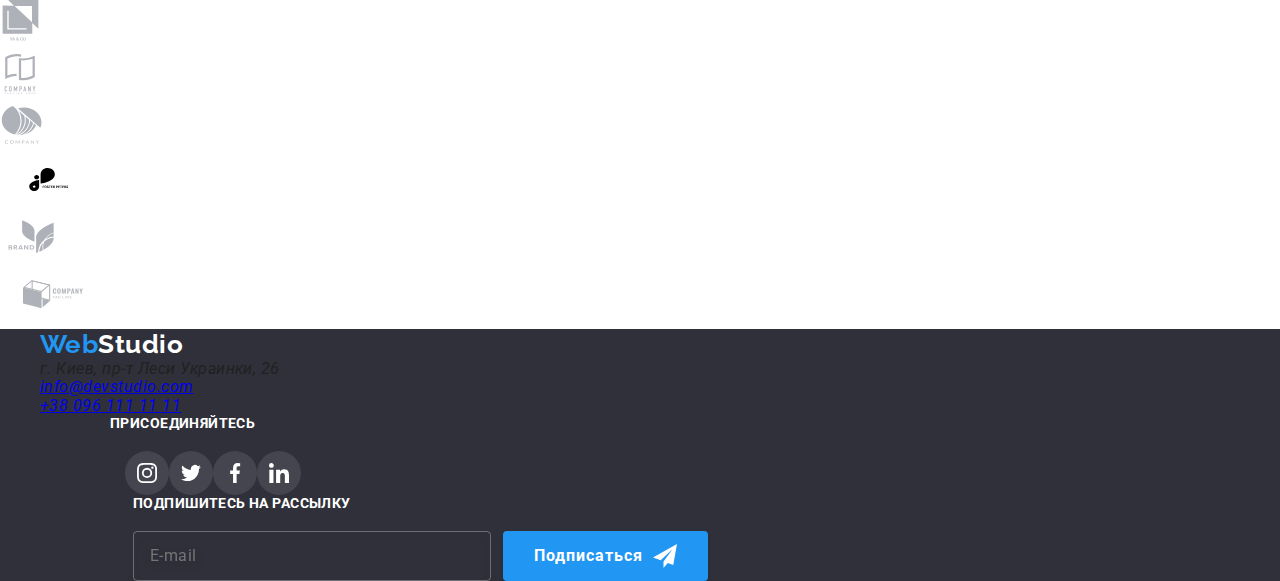
==== commit bf2a2f26: "HW7" ====
--- a/index.html
+++ b/index.html
@@ -105,9 +105,9 @@
 
         <!--наши возможности-->
 
-        <section class="section">
+        <section class="ability">
             <div class="container">
-                <h2 class="section-title">Наши возможности</h2>
+                <h2 class="ability-title">Наши возможности</h2>
                 <ul class="feature-list">
                     <li class="feature-list__item list-icone">
                         <div class="icon-benefits">
@@ -151,9 +151,9 @@
 
         <!--чем мы занимаемся-->
 
-        <section class="section">
+        <section class="activity">
             <div class="container">
-                <h2 class="section-title">Чем мы занимаемся</h2>
+                <h2 class="activity-title">Чем мы занимаемся</h2>
                 <ul class="img">
                     <div class="thumb">
                         <li class=""><img class="thumb__technology" src="./images/box1.jpg" alt="рабочий процесс" width="370"></li>
@@ -173,9 +173,9 @@
 
         <!--наша команда-->
 
-        <section class="section-command">
+        <section class="command">
             <div class="container">
-                <h2 class="section-title work">Наша команда</h2>
+                <h2 class="command-title work">Наша команда</h2>
                 <ul class="employees-list">
                     <li class="employees-list__title">
                         <img class="photo" src="./images/employer1.jpg" alt="employee1" width="270">
@@ -254,7 +254,7 @@
                             <div class="team-network">
                                 <ul class="network-list">
                                     <li>
-                                        <a href="" class=""><svg class="network-list__icon" width="20" height="20"><use href="./images/symbol-defs1.svg#icon-instagram"></use></svg></a>
+                                        <a href="" class="network-list__link"><svg class="network-list__icon" width="20" height="20"><use href="./images/symbol-defs1.svg#icon-instagram"></use></svg></a>
                                     </li>
                                     <li>
                                         <a href="" class="network-list__link"><svg class="network-list__icon" width="20" height="20"><use href="./images/symbol-defs1.svg#icon-twitter"></use></svg></a>
@@ -336,9 +336,9 @@
                 </div>
                 <address class="kontakts">
                         <ul class="auth-nav-footer">
-                            <li class="auth-nav__address">г. Киев, пр-т Леси Украинки, 26</li>
-                            <li class="auth-nav__mail"><a href="mail:info@devstudio.com" class="auth-nav__link mail">info@devstudio.com</a></li>
-                            <li><a href="nel:+380961111111" class="auth-nav__link">+38 096 111 11 11</a></li>
+                            <li class="auth-nav-footer__address">г. Киев, пр-т Леси Украинки, 26</li>
+                            <li class="auth-nav-footer__mail"><a href="mail:info@devstudio.com" class="auth-nav-footer__link mail">info@devstudio.com</a></li>
+                            <li><a href="nel:+380961111111" class="auth-nav-footer__link">+38 096 111 11 11</a></li>
                         </ul>
                 </address>
             </div>
--- a/css/styles.css
+++ b/css/styles.css
@@ -27,907 +27,548 @@
 
 
 
-.page-header {
-    background-color: var(--primery-white-color);
-    border-bottom: 1px solid #ECECEC;
-}
-
-.main-nav {
-    display: flex;
-    align-items: center;
-}
-
-ul {
-    margin: 0;
-    padding: 0;
-    list-style: none;
-    /* убралт маркер у списка */
-}
-
-/* селектор класса, специфика - 20 */
-
-/* site-nav */
-
-.site-nav {
-    display: flex;
-    margin-left: 93px;
-}
-
-.site-nav__item + .site-nav__item {
-    margin-left: 50px;
-}
-
-.site-nav .current {
-    position: relative;
-}
-
-.site-nav .current::after {
-    position: absolute;
-    content: "";
-    width: 100%;
-    height: 4px;
-    left: 0;
-    bottom: 0;
-    background-color: var(--accent-color);
-    border-radius: 2px;
-}
-
-    /* убераем крайний маржин */
-
-/* .site-nav .item:last-child {
-    margin: 0;
-} */
-
-/* .site-nav .item:not(:last-child) {
-    margin-right: 50px;
-} */
-
-
-.site-nav__link {
-    color: var(--primery-text-color);
-    text-decoration: none;
-    /* убрали нижнее подчеркивание */
-
-    font-weight: 500;
-    font-size: 14px;
-    line-height: 1.142;
-    letter-spacing: 0.02em;
-
-    display: block;
-    padding-top: 32px;
-    padding-bottom: 32px;
-
-    transition: color 250ms cubic-bezier(0.4, 0, 0.2, 1);
-}
-/* селектор класса, специфика - 30 */
-/* :hover - эфект при навидени mыши */
-/* :focus - эфект фокусировки, 
-когда нажал и держишь или ТАБ */
-.site-nav__link:hover,
-.site-nav__link:focus {
-    color: var(--accent-color);
-}
-
-.site-nav__link.current {
-    color: var(--accent-color);
-}
-
-
-/* auth-nav */
-
-.auth-nav__link {
-    color: var(--title-text-color);
-    text-decoration: none;
-
-    font-weight: 500;
-    font-size: 14px;
-    line-height: 1.142;
-    letter-spacing: 0.02em;
-
-    padding-top: 32px;
-    padding-bottom: 32px;
-
-    transition: color 250ms cubic-bezier(0.4, 0, 0.2, 1);
-}
-
-.auth-nav {
-    display: flex;
-    align-items: center;
-    margin-left: auto;
-}
-
-.auth-nav__item {
-    margin-right: 30px;
-}
-
-.icon-mail,
-.icon-tel {
-    display: flex;
-    justify-content: center;
-    align-items: center;
-}
-
-.auth-nav__link:hover,
-.auth-nav__link:focus {
-    color: var(--accent-color);
-}
-
-.envelope,
-.smartphone {
-    fill: currentColor;
-    margin-right: 10px;
-}
+
 
 /* секция hero */
 
-.hero {
-    margin: 0;
-    padding: 0;
-}
-
-.background-hero {
-     font-weight: 900;
-     font-size: 44px;
-     line-height: 1.363;
-     text-align: center;
-     letter-spacing: 0.06em;
-     text-transform: uppercase;
-
-     padding-top: 200px;
-     padding-bottom: 200px;
-
-     width: 1600px;
-     height: 600px;
-     margin-left: auto;
-     margin-right: auto;
-     background-color: #2F303A;
-     background-image: linear-gradient(
-     rgba(0,0,0,0.4), 
-     rgba(47,48,58,0.4)), 
-     url("../images/icon/fon.jpg");
-     background-repeat: no-repeat;
-     background-position: center;
-     background-size: cover;
- }
-
-.hero-title {
-    color: var(--primery-white-color);
-    font-size: 44px;
-
-    margin: 0;
-    margin-bottom: 30px;
-}
-
-/* button */
-
-.background-hero__button {
-    color: var(--primery-white-color);
-    background-color: var(--accent-color);
-    cursor: pointer;
-
-    font-family: 'Roboto', sans-serif;
-    font-weight: 700;
-    font-size: 16px;
-    line-height: 1.875;
-    letter-spacing: 0.06em;
-
-    display: inline-block;
-    padding: 10px 32px;
-    min-width: 200px;
-    border-radius: 4px;
-    box-shadow: 0px 4px 4px rgba(0, 0, 0, 0.15);
-    border: 0 solid transparent;
-}
+
 
 /* модальное окно */
 
-.backdrop {
-    position: fixed;
-    top: 0;
-    left: 0;
-    width: 100%;
-    height: 100%;
-    background: rgba(0, 0, 0, 0.2);
-
-    opacity: 1;
-    transition: opacity 250ms cubic-bezier(0.4, 0, 0.2, 1);
-}
-
-.backdrop.is-hidden {
-    opacity: 0;
-    pointer-events: none;
-}
-
-.backdrop.is-hidden .modal {
-    transform: translate(-50%, -50%) scale(1.1);
-}
-
-.modal {
-    position: absolute;
-    top: 50%;
-    left: 50%;
-
-    width: 528px;
-    height: 581px;
-    padding: 40px;
-    background: var(--primery-white-color);
-
-    box-shadow: 0px 1px 3px rgba(0, 0, 0, 0.12), 0px 1px 1px rgba(0, 0, 0, 0.14), 0px 2px 1px rgba(0, 0, 0, 0.2);
-    border-radius: 4px;
-
-    /* overflow: scroll; */
-    transform: translate(-50%, -50%) scale(1);
-    transition: transform 250ms cubic-bezier(0.4, 0, 0.2, 1);
-}
-
-.modal-close {
-    position: absolute;
-    list-style: none;
-    top: 8px;
-    right: 8px;
-    border: none;
-    background-color: var(--primery-white-color);
-    border: 1px solid rgba(0, 0, 0, 0.1);
-    border-radius: 50%;
-    width: 30px;
-    height: 30px;
-    display: flex;
-    justify-content: center;
-    align-items: center;
-    cursor: pointer;
-
-}
-
-.modal-close:hover,
-.modal-close:focus {
-    fill: var(--accent-color);
-    transition: fill 250ms cubic-bezier(0.4, 0, 0.2, 1);
-}
-
-.modal__text {
-    margin-bottom: 12px;
-
-    font-style: normal;
-    font-weight: bold;
-    font-size: 20px;
-    line-height: 1.15;
-    text-align: center;
-    letter-spacing: 0.03em;
-
-    color: var(--primery-text-color);
-}
-
-/* формы модалки */
-
-.form {
-    margin-left: auto;
-    margin-right: auto;
-}
-
-.form-field {
-    position: relative;
-    display: flex;
-    flex-direction: column;
-    margin-bottom: 10px;
-}
-
-.form-field__label {
-    margin-bottom: 4px;
-    font-size: 12px;
-    line-height: 1.166;
-
-    letter-spacing: 0.01em;
-    color: #757575;
-}
-
-.form-field__input {
-    outline: none;
-    margin: 0;
-    padding: 0;
-    width: 100%;
-    padding: 12px 0 12px 40px;
-    border: 1px solid rgba(33, 33, 33, 0.2);
-    box-sizing: border-box;
-    border-radius: 4px;
-    cursor: pointer;
-}
-
-.form-field__inpu:hover,
-.form-field__inpu:focus {
-    border: 1px solid var(--accent-color);
-    transition: border 250ms cubic-bezier(0.4, 0, 0.2, 1);
-}
-
-.form-field__icon {
-    position: absolute;
-    top: 65%;
-    left: 12px;
-    transform: translateY(-50%);
-}
-
-.form-field__input:focus ~ .form-field__icon {
-    fill: var(--accent-color);
-    transition: fill 250ms cubic-bezier(0.4, 0, 0.2, 1);
-}    
-
-.form-field__textarea {
-    outline: none;
-    padding: 12px 16px;
-    border: 1px solid rgba(33, 33, 33, 0.2);
-    box-sizing: border-box;
-    border-radius: 4px;
-    width: 100%;
-    height: 120px;
-    resize: none;
-}
-
-.form-agreement {
-    display: flex;
-    align-items: center;
-    margin-bottom: 30px;
-}
-
-.form-agreement__checkbox {
-    margin-right: 7px;
-}
-
-.form-agreement__agreement {
-    font-size: 14px;
-    line-height: 1.714;
-    letter-spacing: 0.03em;
-    color: #757575;
-}
-
-.form-agreement__link {
-    color: var(--accent-color);
-}
-
-.send-button {
-    margin: 0;
-    padding: 10px 55px;
-    margin-right: auto;
-    margin-left: auto;
-
-    background: #188CE8;
-    border-radius: 4px;
-    border-color: transparent;
-
-    font-size: 16px;
-    line-height: 1.875;
-
-    display: flex;
-    align-items: center;
-    text-align: center;
-    letter-spacing: 0.06em;
-
-    color: #FFFFFF;
-
-    cursor: pointer;
-}
-
-.send-button:hover,
-.send-button:focus {
-    box-shadow: 0px 4px 4px rgba(0, 0, 0, 0.15);
-    transition: box-shadow 250ms cubic-bezier(0.4, 0, 0.2, 1);
-}
+
 
 
 /* наши возможности */
 
-.feature-list {
-    display: flex;
-    flex-wrap: wrap;
-    justify-content: center;
-}
-
-.feature-list__item {
-    margin-right: 30px;
-}
-
-.feature-list__item:nth-child(4n) {
-    margin-right: 0;
-}
-
-.feature-list .title {
-    color: var(--primery-text-color);
-}
-
-.feature-list__item {
-    /* background-color: orange; */
-    width: 270px;
-}
-
-/* .icon-antenna::before {
-    background-image: url("../imeges/icon/antenna.svg");
-}
-
-.icon-watch::before {
-    background-image: url("../imeges/icon/watch.svg");
-}
-
-.icon-vector::before {
-    background-image: url("../imeges/icon/vector.svg");
-}
-
-.icon-astronaut::before {
-    background-image: url("../imeges/icon/astronaut.svg");
-} */
-
-        /* Альтернатива */
-
-/* .list-icone:nth-child(1)::before {
-    background-image: url("../imeges/icon/antenna.svg");
-}
-
-.list-icone:nth-child(2)::before {
-    background-image: url("../imeges/icon/watch.svg");
-}
-
-.list-icone:nth-child(3)::before {
-    background-image: url("../imeges/icon/vector.svg");
-}
-
-.list-icone:nth-child(4)::before {
-    background-image: url("../imeges/icon/astronaut.svg");
-} */
-
-.section .section-title {
-    margin-bottom: 50px;
-}
-
-.list-icone {
-    flex-basis: calc((100% - 90px) / 4);
-}
-
-.icon-benefits {
-    padding: 0;
-    padding: 25px 100px;
-    border: none;
-    width: 270px;
-    height: 120px;
-    margin-bottom: 30px;
-    background: #F5F4FA;
-    border-radius: 4px;
-}
-
-.title {
-    font-weight: 700;
-    font-size: 14px;
-    line-height: 1.142;
-    letter-spacing: 0.03em;
-    text-transform: uppercase;
-
-    margin: 0;
-    padding: 0;
-    margin-bottom: 10px;
-}
-
-.text {
-    margin: 0;
-    padding: 0;
-
-    font-weight: 400;
-    font-size: 14px;
-    line-height: 1.714;
-}
+
 
 
 /* чем мы занимаемся */
 
-.img {
-    display: flex;
-    padding-bottom: 94px;
-}
-
-.thumb {
-    display: flex;
-    position: relative;
-}
-
-.thumb::before {
-    display: inline-block;
-    position: absolute;
-    content: "";
-    bottom: 0;
-    left: 0;
-    width: 100%;
-    height: 70px;
-    background-color: #2F303A;
-    opacity: 0.8;
-}
-
-.technology-title {
-    padding: 0;
-    margin: 0;
-    font-size: 14px;
-    line-height: 1.142;
-    letter-spacing: 0.03em;
-    font-weight: 700;
-    text-transform: uppercase;
-    color: #FFFFFF;
-}
-
-.technology-title {
-    display: flex;
-    position: absolute;
-    bottom: 0;
-    left: 0;
-    padding: 27px 82px;
-    opacity: 1;
-}
-
-.thumb__technology {
-    display: block;
-    width: 100%;
-    object-fit: cover;
-}
-
-.img .thumb + .thumb {
-    margin-left: 30px;
-}
-
-.section-title {
-    color: var(--primery-text-color);
-
-    margin: 0;
-    padding: 0;
-    padding-top: 94px;
-    /* margin-bottom: 50px; */
-
-    font-weight: 700;
-    font-size: 36px;
-    line-height: 1.166;
-    text-align: center;
-}
 
 
 /* наша команда */
 
-.section-command {
-    background-color: var(--section-command-bc);
-    padding-bottom: 94px;
-}
-
-.section-command .work {
-    padding-top: 94px;
-    margin-bottom: 50px;
-}
-
-.employees-list {
-    display: flex;
-}
-
-.employees-list__title + .employees-list__title {
-    margin-left: 30px;
-}
-
-.employees-list__title {
-    box-shadow: 0px 1px 3px rgba(0, 0, 0, 0.12), 0px 1px 1px rgba(0, 0, 0, 0.14), 0px 2px 1px rgba(0, 0, 0, 0.2);
-    border-radius: 0px 0px 4px 4px;
-}
-
-.employees-list__title {
-    background-color: var(--primery-white-color);
-}
-
-.photo {
-    margin: 0;
-    margin-bottom: 30px;
-    padding: 0;
-}
-
-.name {
-    margin: 0;
-    margin-bottom: 10px;
-    padding: 0;
-}
-
-.name {
-    color: var(--primery-text-color);
-    
-    font-weight: 500;
-    font-size: 16px;
-    line-height: 1.187;
-    text-align: center;
-}
-
-.profession {
-    margin: 0;
-    padding: 0;
-    padding-bottom: 30px;
-
-    color: var(--title-text-color);
-
-    font-size: 16px;
-    line-height: 1.187;
-    text-align: center;
-}
-
-.network-list {
-    display: flex;
-    justify-content: center;
-    align-items: center;
-
-    margin-bottom: 30px;
-}
-
-
-.network-list__link {
-    display: flex;
-    justify-content: center;
-    align-items: center;
-    list-style: none;
-    width: 44px;
-    height: 44px;
-    border-radius: 50%;
-    border: none;
-    background-color: var(--primery-white-color);
-    color: var(--clients-color);
-
-    transition: background-color 250ms cubic-bezier(0.4, 0, 0.2, 1), color 250ms cubic-bezier(0.4, 0, 0.2, 1);
-}
-
-.network-list__link:hover,
-.network-list__link:focus{
-  background-color: var(--accent-color);
-  color: var(--primery-white-color);
-  
-}
-
-.network-list__link {
-    fill: currentColor;
-}
-
-.network-item:not(:last-child) {
-    margin-right: 10px;
-}
+
+
+
 
     /* Постоянные клиенты */
 
-.customers {
-    width: 1200px;
-    padding-left: 15px;
-    padding-right: 15px;
-    margin-left: auto;
-    margin-right: auto;
-    padding-top: 94px;
-    padding-bottom: 94px;
-}
-
-.customers__section-title {
-    color: var(--primery-text-color);
-    text-align: center;
-    margin: 0;
-    padding: 0;
-    margin-bottom: 50px;
-    font-size: 36px;
-    line-height: 1.166;
-    letter-spacing: 00.03em;
-}
-
-.customers__container-list {
-    list-style: none;
-    display: flex;
-    justify-content: space-between;
-}
-
-.container-list__item:not(:last-child) {
-    margin-right: 30px;
-}
-
-.container-list__item {
-    display: flex;
-    justify-content: center;
-    align-items: center;
-    background-color: var(--primery-white-color);
-    width: 170px;
-    height: 92px;
-}
-
-.container-list__link {
-    display: flex;
-    justify-content: center;
-    align-items: center;
-    border: 1px solid var(--clients-color);
-    border-radius: 4px;
-    width: 100%;
-    height: 100%;
-    color: var(--clients-color);
-
-    transition: color 250ms cubic-bezier(0.4, 0, 0.2, 1), border 250ms cubic-bezier(0.4, 0, 0.2, 1);
-}
-
-.container-list__link:hover,
-.container-list__link:focus {
-    color: var(--accent-color);
-    border: 1px solid var(--accent-color);
-}
-
-.container-list__icon {
-    fill: #AFB1B8;
-    /* fill: currentColor; */
-}
+
 
      /* подвал */
 
-.page-footer {
-    background-color: #2F303A;
-}
-
-.page-footer__container {
-    display: flex;
-    justify-content: flex-start;
-    align-items: baseline;
-}
-
-.background-footer {
-    padding-top: 60px;
-    padding-bottom: 60px;
-    margin-right: 70px;
-    /* padding-left: 215px; */
-}
-
-.logo__color__white {
-    color: var(--primery-white-color);
-}
-
-.page-footer__link {
-    margin-bottom: 20px;
-}
-
-.auth-nav-footer .contacts-link {
-    color: rgba(255, 255, 255, 0.6);
-    text-decoration: none;
-
-    font-size: 14px;
-    line-height: 1.714;
-
-    transition: color 250ms cubic-bezier(0.4, 0, 0.2, 1);
-}
-
-.auth-nav__link:hover,
-.auth-nav__link:focus {
-    color: var(--accent-color);
-}
-
-.auth-nav__address {
-    color: var(--primery-white-color);
-    font-style: normal;
-    font-size: 14px;
-    line-height: 1.714;
-
-    margin-bottom: 9px;
-}
-
-.auth-nav__mail {
-    margin-bottom: 9px;
-}
-
-.social-networks {
-    margin: 0;
-    padding: 0;
-    width: 206px;
-}
-
-.social-networks__text{
-    margin: 0;
-    padding: 0;
-    color: var(--primery-white-color);
-    margin-bottom: 20px;
-    align-content: center;
-    font-weight: bold;
-    font-size: 14px;
-    line-height: 1.143;
-    letter-spacing: 0.03em;
-    text-transform: uppercase;
-}
-
-.social-networks__list {
-    display: flex;
-    justify-content: center;
-    align-items: center;
-}
-
-.social-networks__link {
-    list-style: none;
-    display: flex;
-    justify-content: center;
-    align-items: center;
-    width: 44px;
-    height: 44px;
-    border-radius: 50%;
-    border: none;
-    background-color: rgba(255, 255, 255, 0.1);
-    color: var(--primery-white-color);
-
-    transition: background-color 250ms cubic-bezier(0.4, 0, 0.2, 1), color 250ms cubic-bezier(0.4, 0, 0.2, 1);
-}
-
-.social-networks__link:hover,
-.social-networks__link:focus {
-    background-color: var(--accent-color);
-    color: var(--primery-white-color);
-}
-
-.social-networks__icon {
-    fill: currentColor;
-}
-
-.subscribe {
-    display: flex;
-    align-items: end;
-    margin-left: 93px;
-}
-
-.subscribe__form {
-    display: flex;
-    flex-direction: column;
-}
-
-.subscribe__label {
-    font-weight: bold;
-    font-size: 14px;
-    line-height: 1.142;
-    letter-spacing: 0.03em;
-    text-transform: uppercase;
-
-    color: #FFFFFF;
-
-    margin-bottom: 20px;
-}
-
-.subscribe__input {
-    width: 358px;
-    height: 50px;
-
-    border: 1px solid rgba(255, 255, 255, 0.3);
-    box-sizing: border-box;
-    filter: drop-shadow(0px 4px 4px rgba(0, 0, 0, 0.15));
-    border-radius: 4px;
-
-    background-color: var(--footer-color);
-    margin-right: 12px;
-
-    outline: none;
-
-    padding: 15px 16px;
-
-    caret-color: white;
-
-}
-
-.subscribe__input::placeholder {
-    font-size: 16px;
-    line-height: 1.25;
-    letter-spacing: 0.03em;
-}
-
-.subscribe__button {
-    font-weight: bold;
-    font-size: 16px;
-    line-height: 1.875;
-    height: 50px;
-
-    padding: 10px 29px;
-
-    display: flex;
-    align-items: center;
-    text-align: center;
-    letter-spacing: 0.06em;
-
-    color: #FFFFFF;
-
-    background: #2196F3;
-    box-shadow: 0px 4px 4px rgba(0, 0, 0, 0.15);
-    border-radius: 4px;
-    border-color: transparent;
-
-    cursor: pointer;
-}
-
-.subscribe__icon {
-    margin-left: 10px;
-}
-
-
-
+     :root {
+        --primery-text-color: #212121;
+        --title-text-color: #757575;
+        --accent-color: #2196F3;
+        --primery-white-color: #ffffff;
+        --section-command-bc: #F5F4FA;
+        --border-color: #EEEEEE;
+    }
+    
+    body {
+        font-family: 'Roboto', sans-serif;
+        color: Var(--primery-text-color); 
+        letter-spacing: 0.03em;
+    }
+    
+    /* утилиты */
+    
+    h1,
+    h2,
+    p {
+        margin: 0;
+        padding: 0;
+    }
+    
+    ul {
+        margin: 0;
+        padding: 0;
+        list-style: none;
+        /* убралт маркер у списка */
+    }
+    
+    /* шапка сайта */
+    
+    .header-portfolio {
+        background-color: var(--primery-white-color);
+        border-bottom: 1px solid #ECECEC;
+    }
+    
+    .main-nav {
+        display: flex;
+        align-items: center;
+    }
+    
+    .container {
+        width: 1230px;
+        margin-left: auto;
+        margin-right: auto;
+        padding-left: 15px;
+        padding-right: 15px;
+        /* outline: 2px solid tomato; */
+    }
+    
+    .logo {
+        font-family: 'Raleway', sans-serif;
+        color: var(--accent-color);
+        text-decoration: none;
+    
+        font-weight: 700;
+        font-size: 26px;
+        line-height: 1.2;
+    }
+    
+    .logo__color__dark {
+        color: var(--primery-text-color);
+        font-size: 26px;
+    }
+    
+    /* sitenav-portfolio */
+    
+    .sitenav__list {
+        display: flex;
+        margin-left: 93px;
+    }
+    
+    .sitenav__list .current {
+        position: relative;
+    }
+    
+    .sitenav__list .current::after {
+        position: absolute;
+        content: "";
+        width: 100%;
+        height: 4px;
+        left: 0;
+        bottom: 0;
+        background: var(--accent-color);
+        border-radius: 2px;
+    }
+    
+    .sitenav__list .sitenav__item + .sitenav__item {
+        margin-left: 50px;
+    }
+    
+    .sitenav__list .sitenav__link {
+        color: var(--primery-text-color);
+        /* убрали нижнее подчеркивание */
+        text-decoration: none;
+    
+        font-weight: 500;
+        font-size: 14px;
+        line-height: 1.14;
+        letter-spacing: 0.02em;
+    
+        display: block;
+        padding-top: 32px;
+        padding-bottom: 32px;
+    
+        transition: color 250ms cubic-bezier(0.4, 0, 0.2, 1);
+    }
+    
+    /* селектор класса, специфика - 30 */
+    /* :hover - эфект при навидени mыши */
+    /* :focus - эфект фокусировки, 
+    когда нажал и держишь или ТАБ */
+    .sitenav__list .sitenav__link:hover,
+    .sitenav__list .sitenav__link:focus {
+        color: var(--accent-color);
+    }
+    
+    .sitenav__list .sitenav__link.current {
+        color: var(--accent-color);
+    }
+    
+    /* authnav-portfolio */
+    
+    .authnav {
+        display: flex;
+        margin-left: auto;
+    }
+    
+    .authnav__item + .authnav__item {
+        margin-left: 50px;
+    }
+    
+    .authnav__link {
+        color: var(--title-text-color);
+        text-decoration: none;
+    
+        font-weight: 500;
+        font-size: 14px;
+        line-height: 1.14;
+        letter-spacing: 0.02em;
+    
+        display: block;
+        padding-top: 32px;
+        padding-bottom: 32px;
+    
+        transition: color 250ms cubic-bezier(0.4, 0, 0.2, 1);
+    }
+    
+    .authnav__link:hover,
+    .authnav__link:focus {
+        color: var(--accent-color);
+    }
+    
+    .authnav {
+        display: flex;
+        align-items: center;
+        margin-left: auto;
+    }
+    
+    .authnav_icon {
+        fill: currentColor;
+        margin-right: 10px;
+    }
+    
+    /* меню старницы */
+    
+    /* кнопки */
+
+    
+    
+    /* основной контент */
+    
+    .content__text {
+        font-size: 0px;
+    }
+    
+    .work-examples__list {
+        display: flex;
+        flex-wrap: wrap;
+        margin-bottom: 105px;
+        /* background-color: orange; */
+    }
+    
+    .work-examples__item {
+        width: calc((100% - 60px) / 3);
+        width: 370px;
+        margin-right: 30px;
+    }
+    
+    .work-examples__item:nth-child(3n) {
+        margin-right: 0;
+    }
+    
+    .block-thumb {
+        overflow: hidden;
+        position: relative;
+        
+    }
+    
+    .overlay {
+        position: absolute;
+        bottom: 0;
+        right: 0;
+        width: 100%;
+        height: 100%;
+        background-color: var(--accent-color);
+        opacity: 0.9;
+    
+        transform: translateY(100%);
+    
+        transition: transform 250ms cubic-bezier(0.4, 0, 0.2, 1);
+    }
+    
+    .work-examples__item:hover .overlay {
+        transform: translateY(0);
+    }
+    
+    .card-text__descrip {
+        font-size: 18px;
+        line-height: 1.555;
+        letter-spacing: 0.03em;
+        color: var(--primery-white-color);
+    
+        display: flex;
+        position: absolute;
+        bottom: 0;
+        right: 0;
+        padding: 63px 24px;
+    
+        /* opacity: 1; */
+        transform: translateY(100%);
+        transition: transform 250ms cubic-bezier(0.4, 0, 0.2, 1);
+    }
+    
+    .work-examples__item:hover .card-text__descrip {
+        /* opacity: 1; */
+        transform: translateY(0)
+    }
+    
+    img {
+        display: block;
+        width: 100%;
+        object-fit: cover;
+    }
+    
+    .content-name {
+        border: 1px solid var(--border-color);
+        padding: 20px 24px;
+    }
+    
+    /* .card:nth-last-child(-n + 3) {
+        margin-bottom: 0;
+    } */
+    
+          /* альтернатива */
+    
+    /* .card:not(:nth-child(3n)) {
+        margin-right: 30px;
+    } */
+    
+    .work-examples__item:not(:nth-last-child(-n + 3)) {
+        margin-bottom: 30px;
+    }
+    
+    .work-examples__link {
+        text-decoration: none;
+    }
+    
+    .work-examples__item {
+        transition: box-shadow 250ms cubic-bezier(0.4, 0, 0.2, 1);
+    }
+    
+    .work-examples__item:hover,
+    .work-examples__item:focus {
+        box-shadow: 0px 1px 1px rgba(0, 0, 0, 0.12), 0px 4px 4px rgba(0, 0, 0, 0.06), 1px 4px 6px rgba(0, 0, 0, 0.16);
+    }
+    
+    .container .name__product {
+        color: var(--primery-text-color);
+    
+    }
+    
+    .container .name__project {
+        color: var(--title-text-color);
+    }
+    
+    .name__product {
+        font-weight: 700;
+        font-size: 18px;
+        line-height: 2.0;
+        letter-spacing: 0.06em;
+    
+        margin-bottom: 4px;
+    }
+    
+    .name__project {
+        font-weight: 400;
+        font-size: 16px;
+        line-height: 1.87;
+    }
+    
+    /* .description {
+        font-weight: 400;
+        font-size: 18px;
+        line-height: 1.56;
+    } */
+    
+    /* подвал */
+    
+    .page-footer {
+        background-color: #2F303A;
+    }
+    
+    .footer-container {
+        display: flex;
+        justify-content: flex-start;
+        align-items: center;
+    }
+    
+    .page-footer__content {
+        background-color: #2F303A;
+        padding-top: 60px;
+        padding-bottom: 60px;
+        /* padding-left: 215px; */
+    }
+    
+    .margin {
+        margin-bottom: 20px;
+    }
+    
+    .logo__color__white {
+        color: var(--primery-white-color);
+        /* margin-bottom: 20px; */
+    }
+    
+    .authnav-footer__link {
+        color: rgba(255, 255, 255, 0.6);
+        text-decoration: none;
+    
+        font-size: 14px;
+        line-height: 1.7;
+    
+        transition: color 250ms cubic-bezier(0.4, 0, 0.2, 1);
+    }
+    
+    .authnav-footer__link:hover,
+    .authnav-footer__link:focus {
+        color: var(--accent-color);
+    }
+    
+    .authnav-footer__list {
+        color: var(--primery-white-color);
+        font-style: normal;
+        font-size: 14px;
+        line-height: 1.7;
+    
+        margin-bottom: 9px;
+    }
+    
+    .authnav-footer__link {
+        color: rgba(255, 255, 255, 0.6);
+        font-size: 14px;
+    }
+    
+    .authnav-footer__list {
+        margin-bottom: 9px;
+    }
+    
+    /* соцсети */
+    
+    .social-networks{
+        margin: 0;
+        padding: 0;
+        width: 206px;
+        /* padding: 15px 0 97px 0; */
+        margin-left: 70px;
+    }
+    
+    .social-networks__text{
+        margin: 0;
+        padding: 0;
+        color: var(--primery-white-color);
+        margin-bottom: 20px;
+        align-content: center;
+        font-weight: bold;
+        font-size: 14px;
+        line-height: 1.143;
+        letter-spacing: 0.03em;
+        text-transform: uppercase;
+    }
+    
+    .social-networks__list {
+        display: flex;
+        justify-content: center;
+        align-items: center;
+    }
+    
+    .social-networks__item:not(:last-child) {
+        margin-right: 10px;
+    }
+    
+    .social-networks__link {
+        list-style: none;
+        display: flex;
+        justify-content: center;
+        align-items: center;
+        width: 44px;
+        height: 44px;
+        border-radius: 50%;
+        border: none;
+        background-color: rgba(255, 255, 255, 0.1);;
+        color: var(--primery-white-color);
+    
+        transition: background-color 250ms cubic-bezier(0.4, 0, 0.2, 1), color 250ms cubic-bezier(0.4, 0, 0.2, 1);
+    }
+    
+    .social-networks__link:hover,
+    .social-networks__link:focus {
+        background-color: var(--accent-color);
+        color: var(--primery-white-color);
+    }
+    
+    .social-networks__icon {
+        fill: currentColor;
+    }
+    
+    /* подписка */
+    
+    .subscribe {
+        display: flex;
+        align-items: end;
+        margin-left: 93px;
+    }
+    
+    .subscribe__form {
+        display: flex;
+        flex-direction: column;
+    }
+    
+    .subscribe__label {
+        font-weight: bold;
+        font-size: 14px;
+        line-height: 1.142;
+        letter-spacing: 0.03em;
+        text-transform: uppercase;
+    
+        color: #FFFFFF;
+    
+        margin-bottom: 20px;
+    }
+    
+    .subscribe__input {
+        width: 358px;
+        height: 50px;
+    
+        border: 1px solid rgba(255, 255, 255, 0.3);
+        box-sizing: border-box;
+        filter: drop-shadow(0px 4px 4px rgba(0, 0, 0, 0.15));
+        border-radius: 4px;
+    
+        background-color: var(--footer-color);
+        margin-right: 12px;
+    
+        outline: none;
+    
+        padding: 15px 16px;
+    
+        caret-color: white;
+    
+    }
+    
+    .subscribe__input::placeholder {
+        font-size: 16px;
+        line-height: 1.25;
+        letter-spacing: 0.03em;
+    }
+    
+    .subscribe__button {
+        font-weight: bold;
+        font-size: 16px;
+        line-height: 1.875;
+        height: 50px;
+    
+        padding: 10px 29px;
+    
+        display: flex;
+        align-items: center;
+        text-align: center;
+        letter-spacing: 0.06em;
+    
+        color: #FFFFFF;
+    
+        background: #2196F3;
+        box-shadow: 0px 4px 4px rgba(0, 0, 0, 0.15);
+        border-radius: 4px;
+        border-color: transparent;
+    
+        cursor: pointer;
+    }
+    
+    .subscribe__icon {
+        margin-left: 10px;
+    }
+    
+
+
+
+
+
+
+
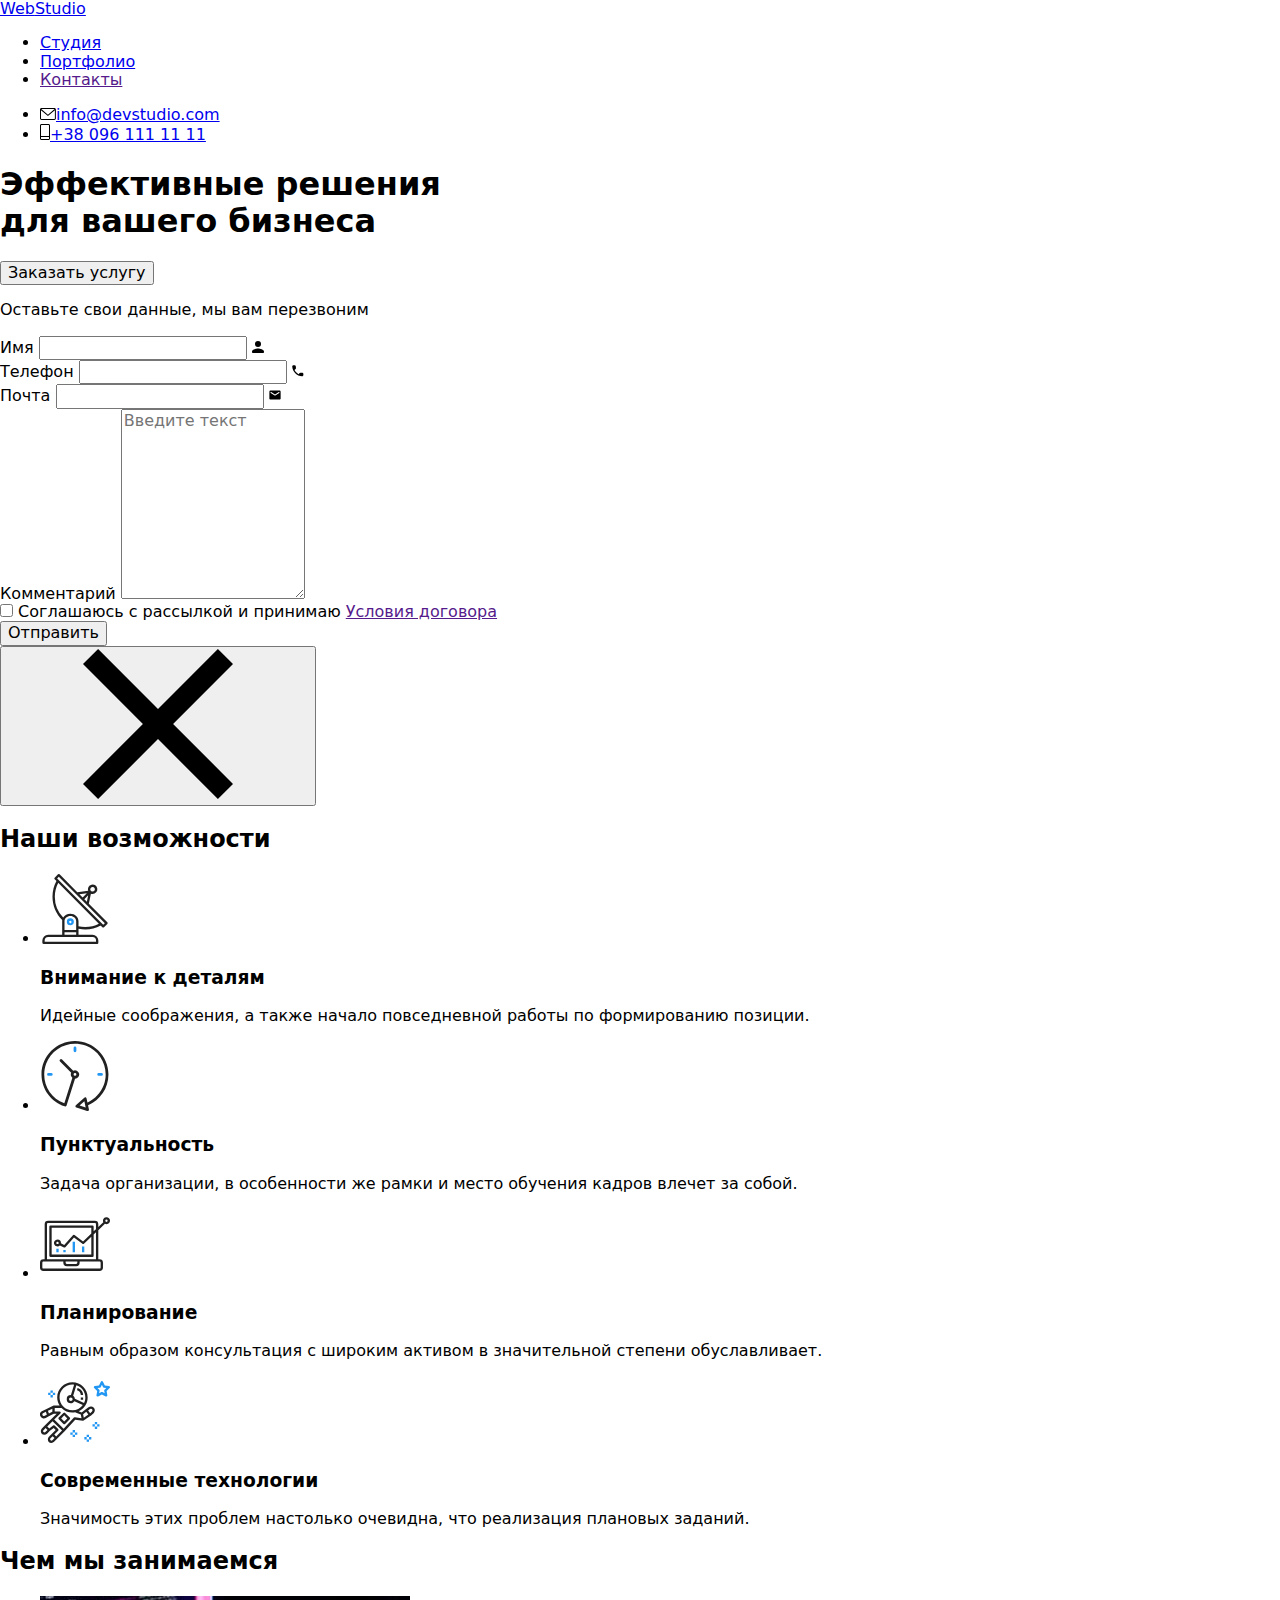
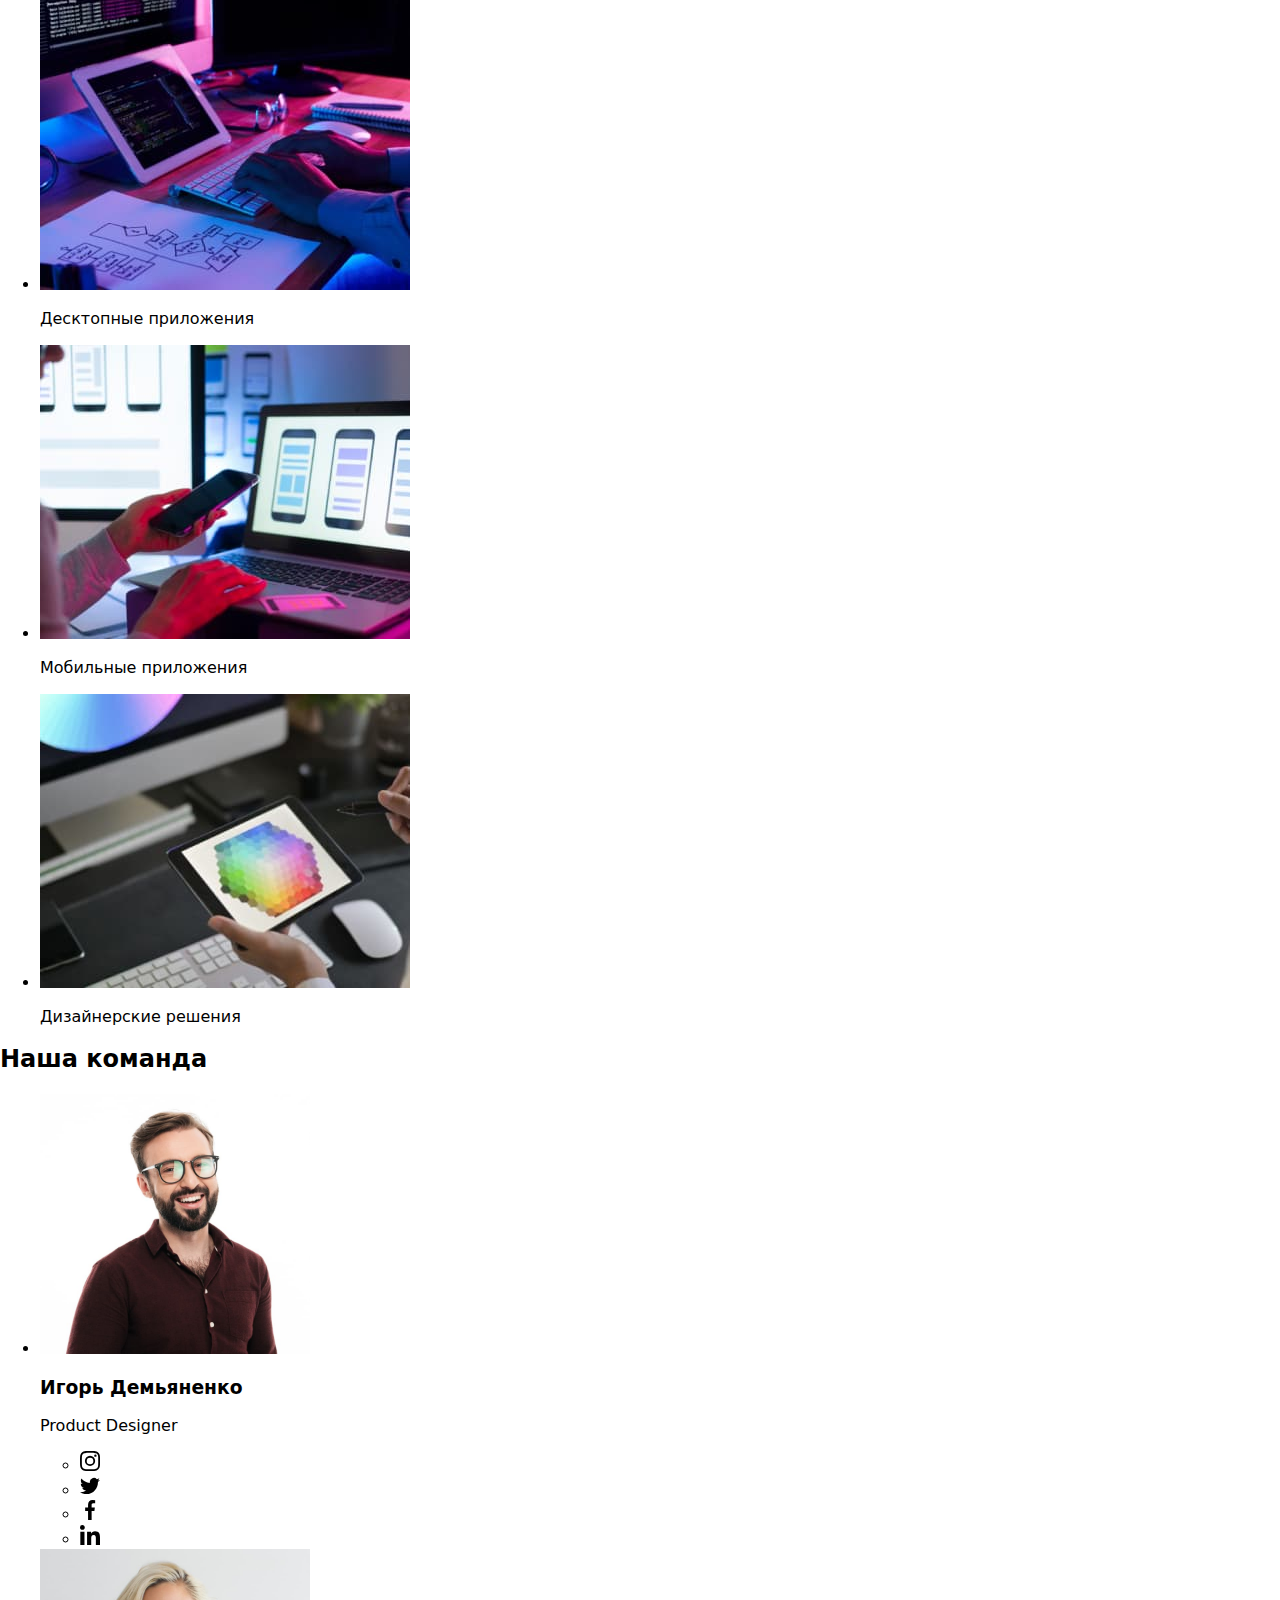
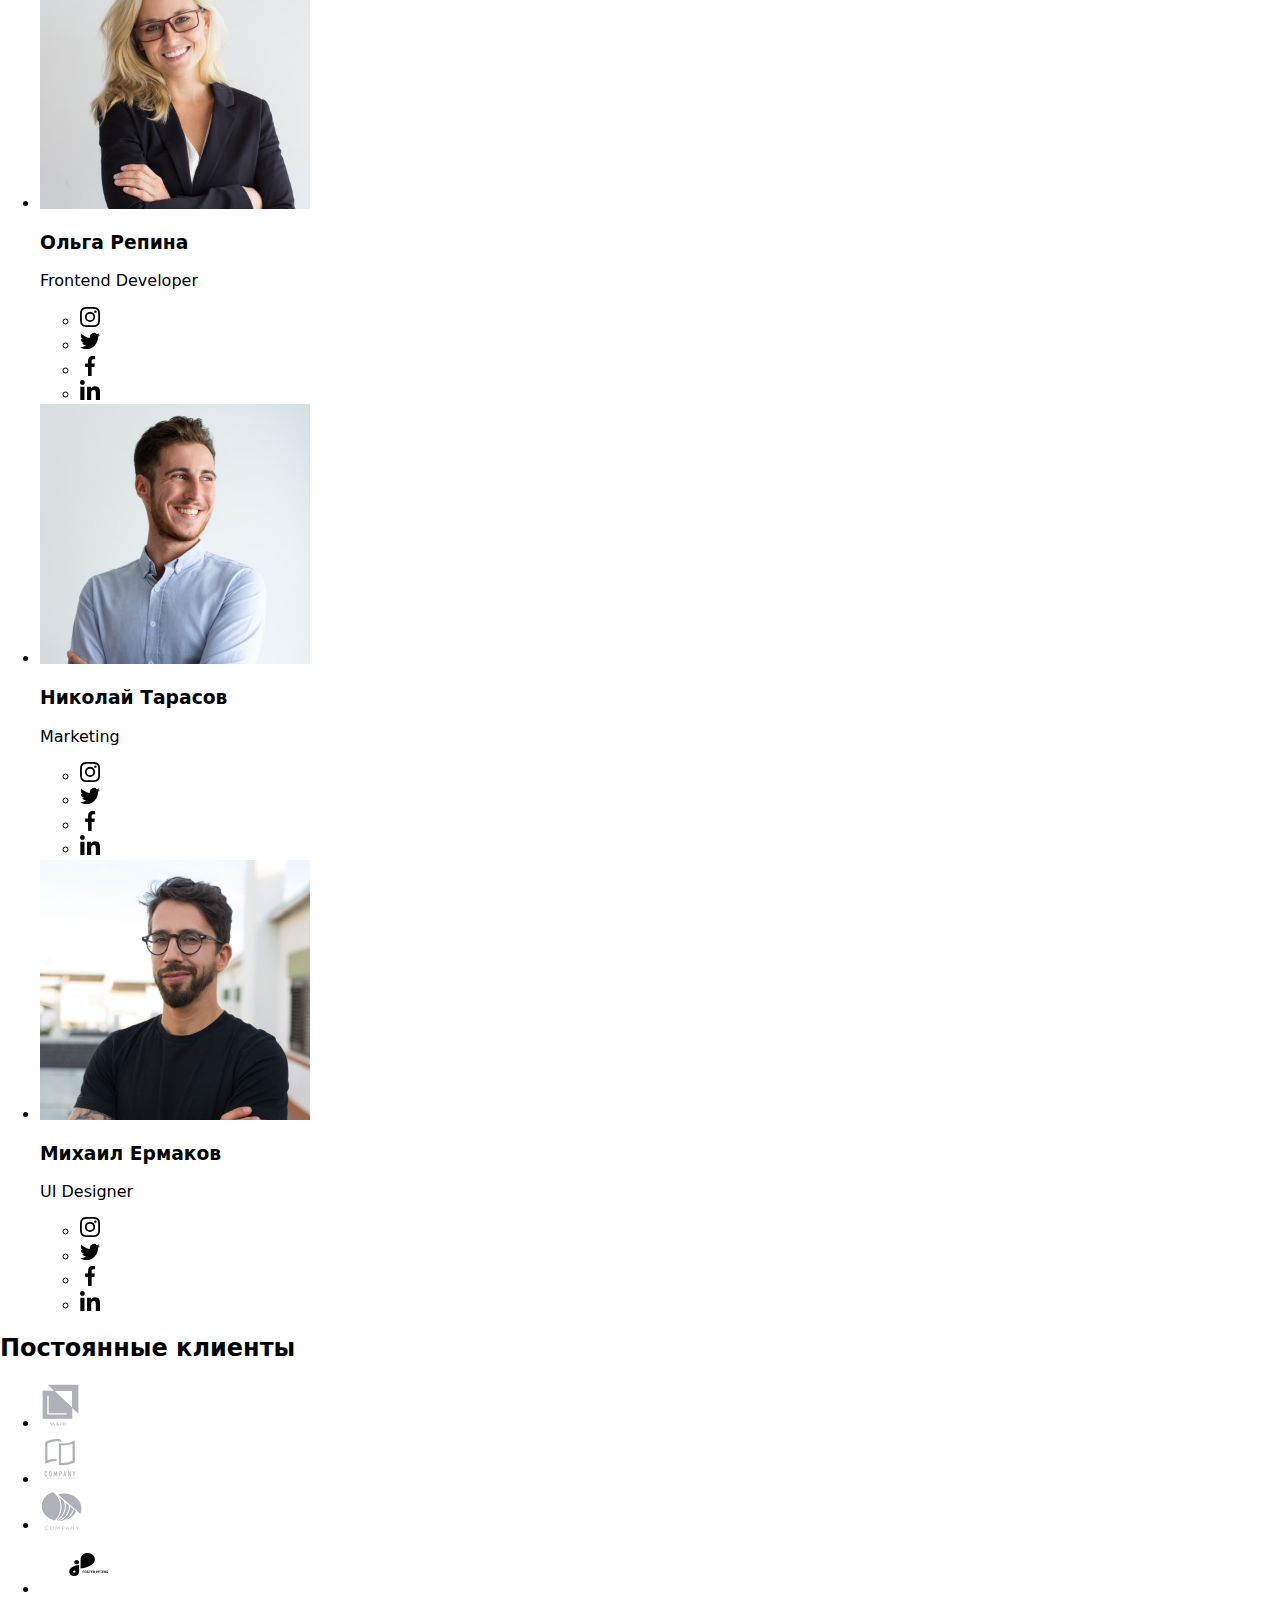
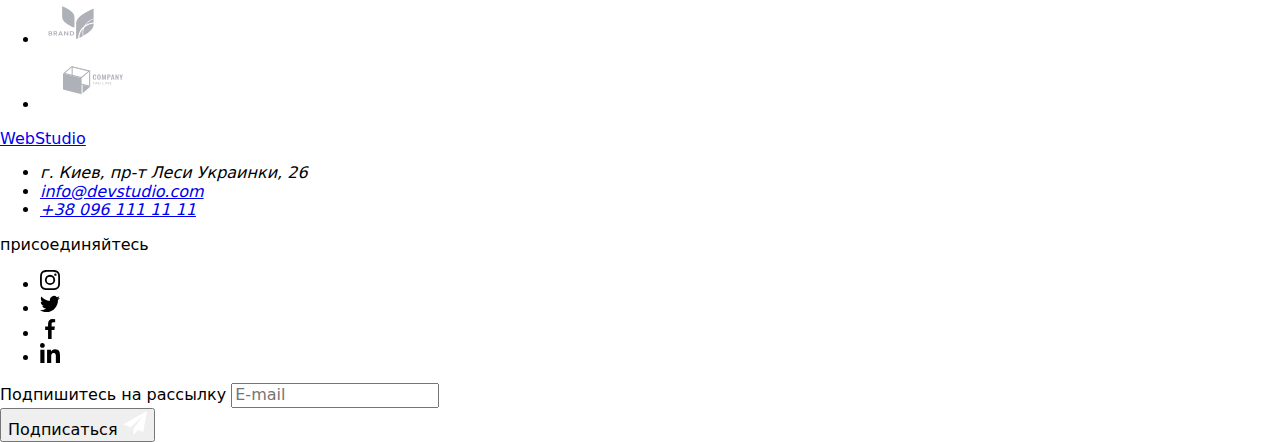
==== commit 600d272a: "HW7" ====
--- a/index.html
+++ b/index.html
@@ -84,7 +84,7 @@
 
                         <div class="form-field">
                             <label for="comment" class="form-field__label">Комментарий</label>
-                            <textarea name="comment" id="comment" rows="10" placeholder="Введите текст" class="form-field__input form-field__textarea"></textarea>
+                            <textarea name="comment" id="comment" rows="10" placeholder="Введите текст" class="form-field__textarea"></textarea>
                         </div>
 
                         <div role="group" class="form-agreement">
